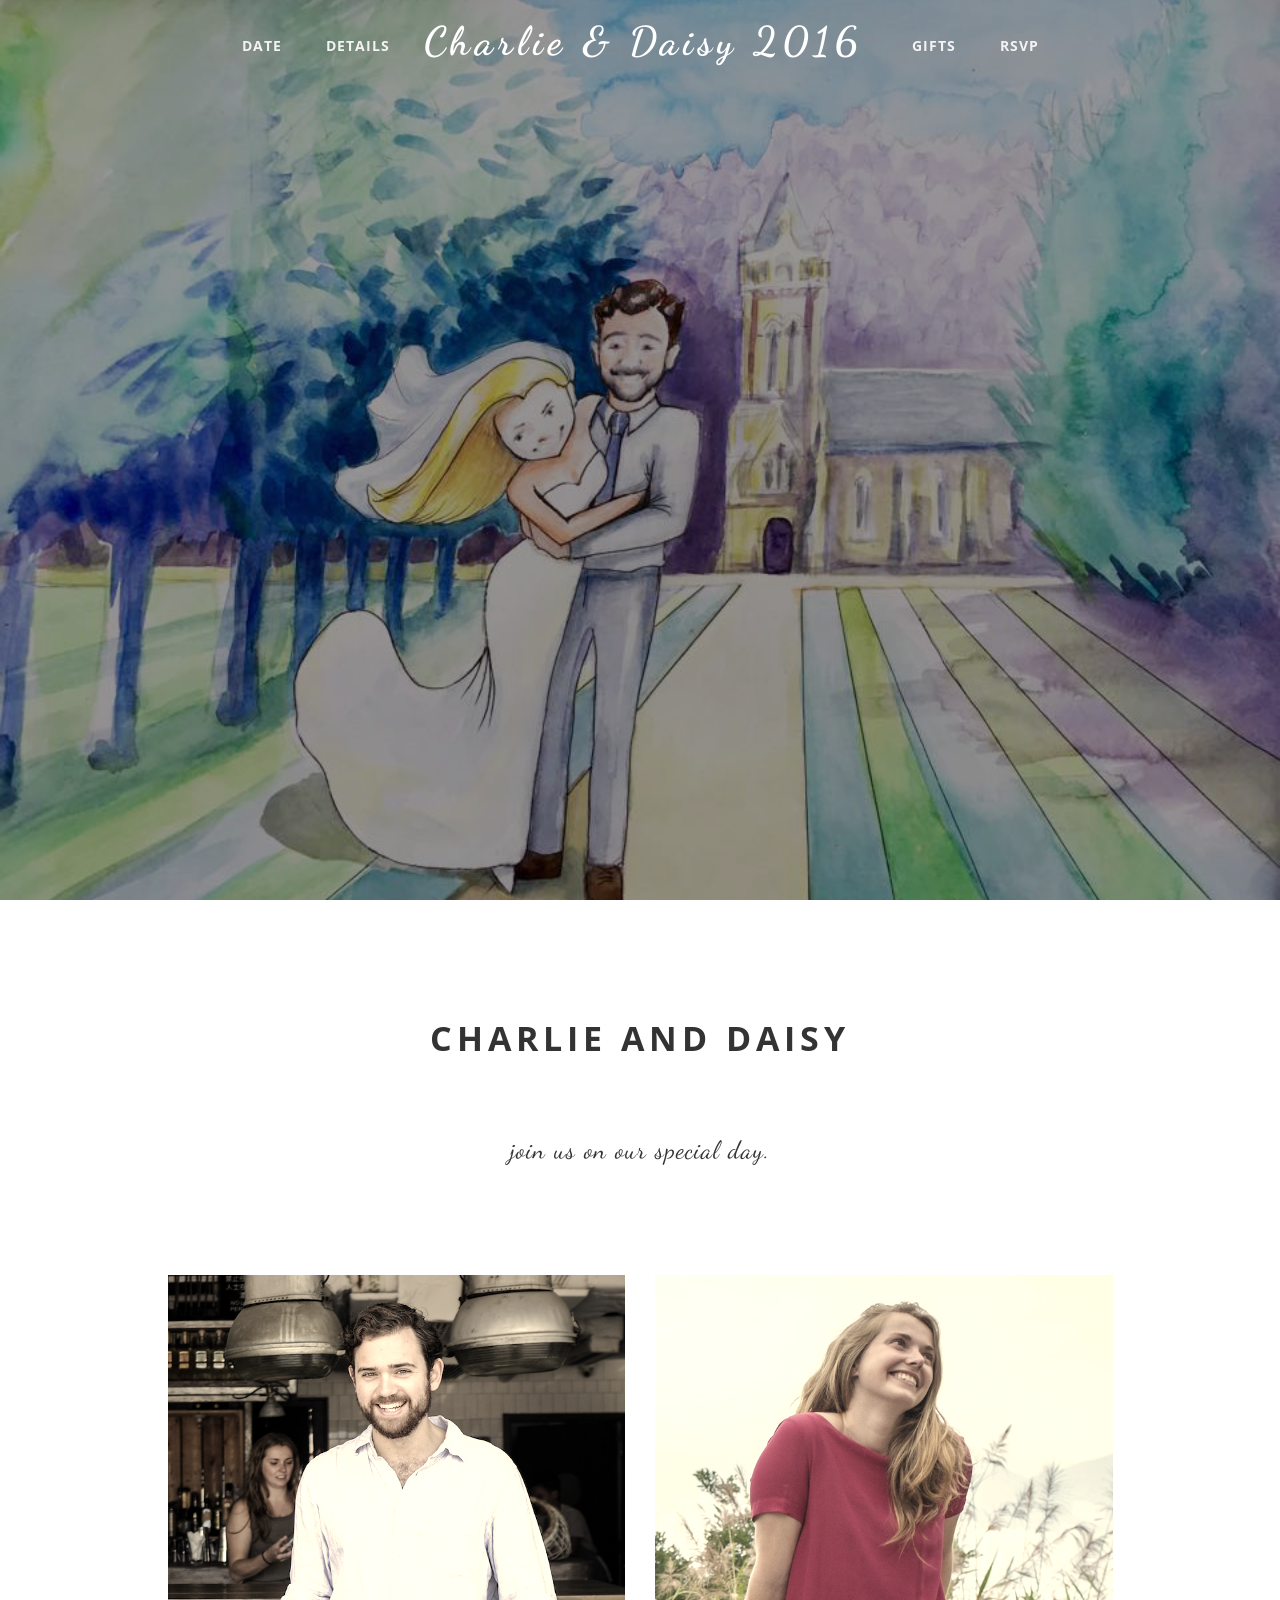
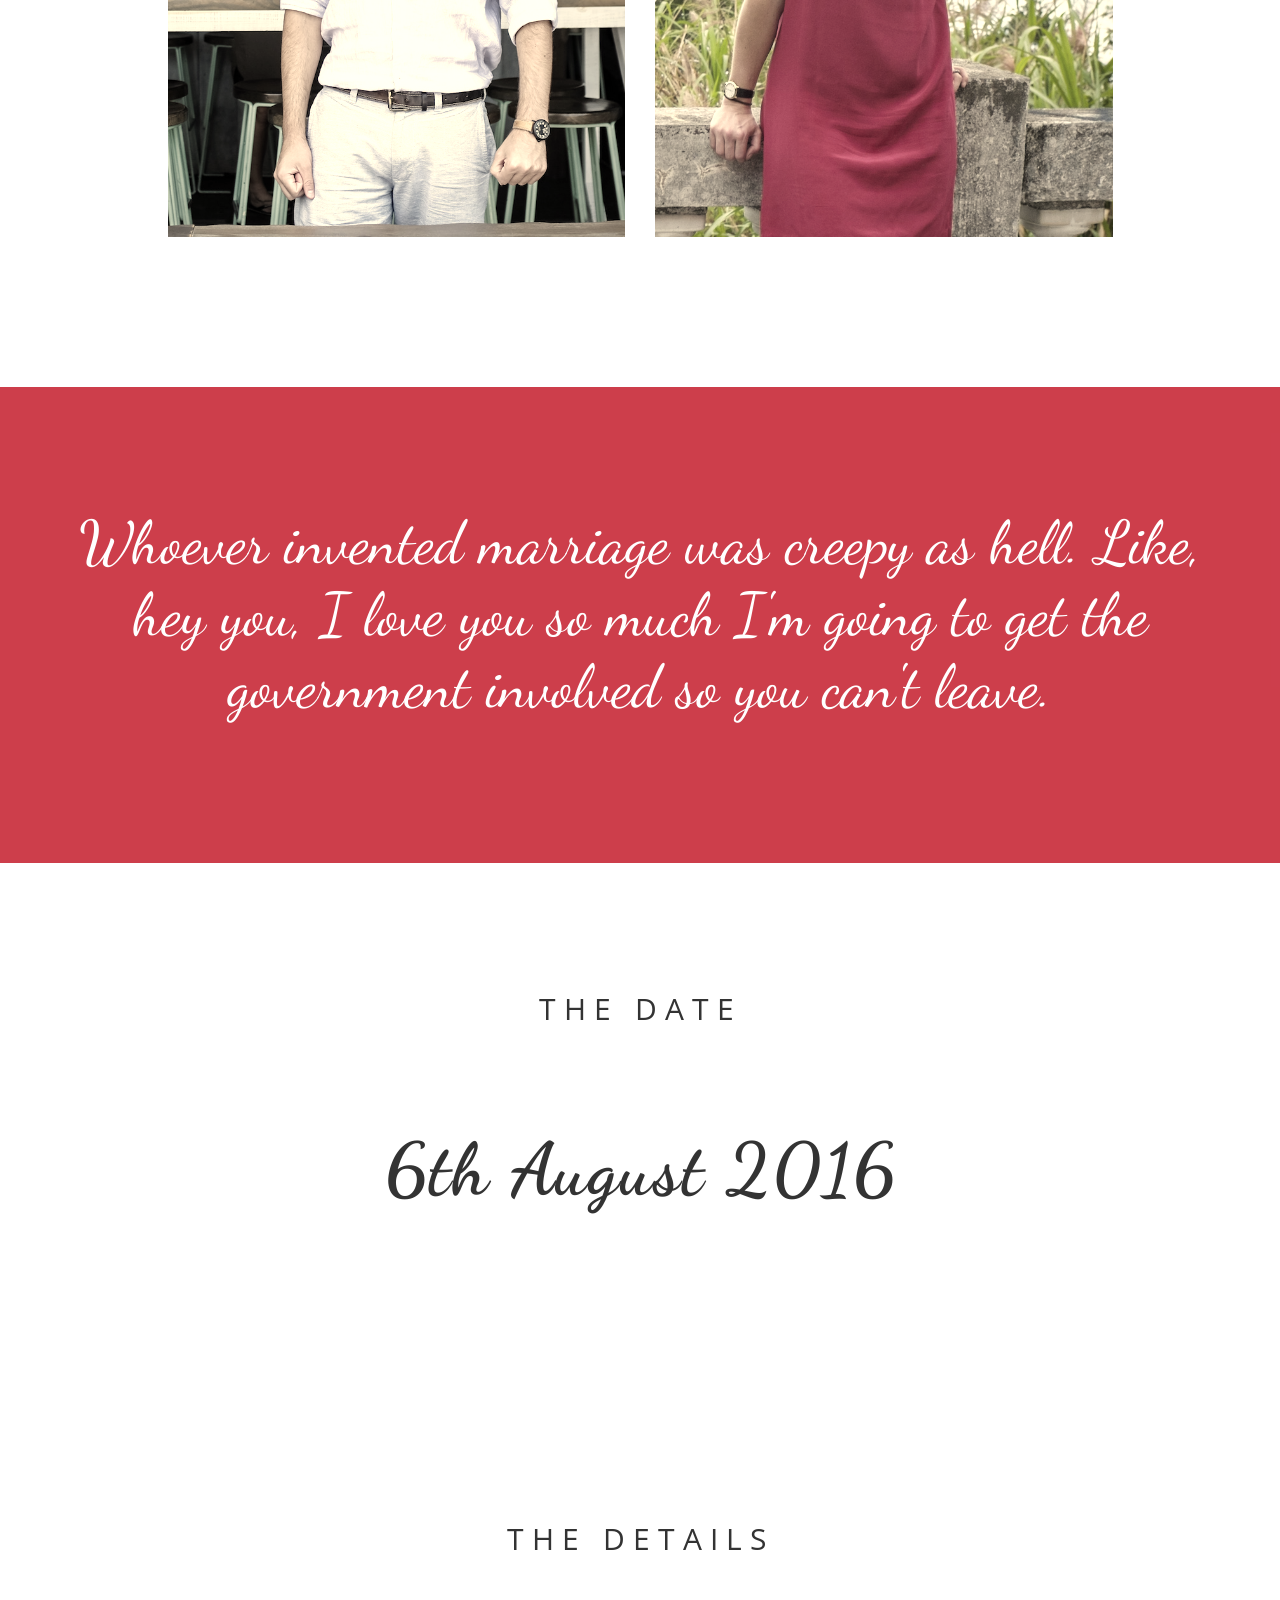
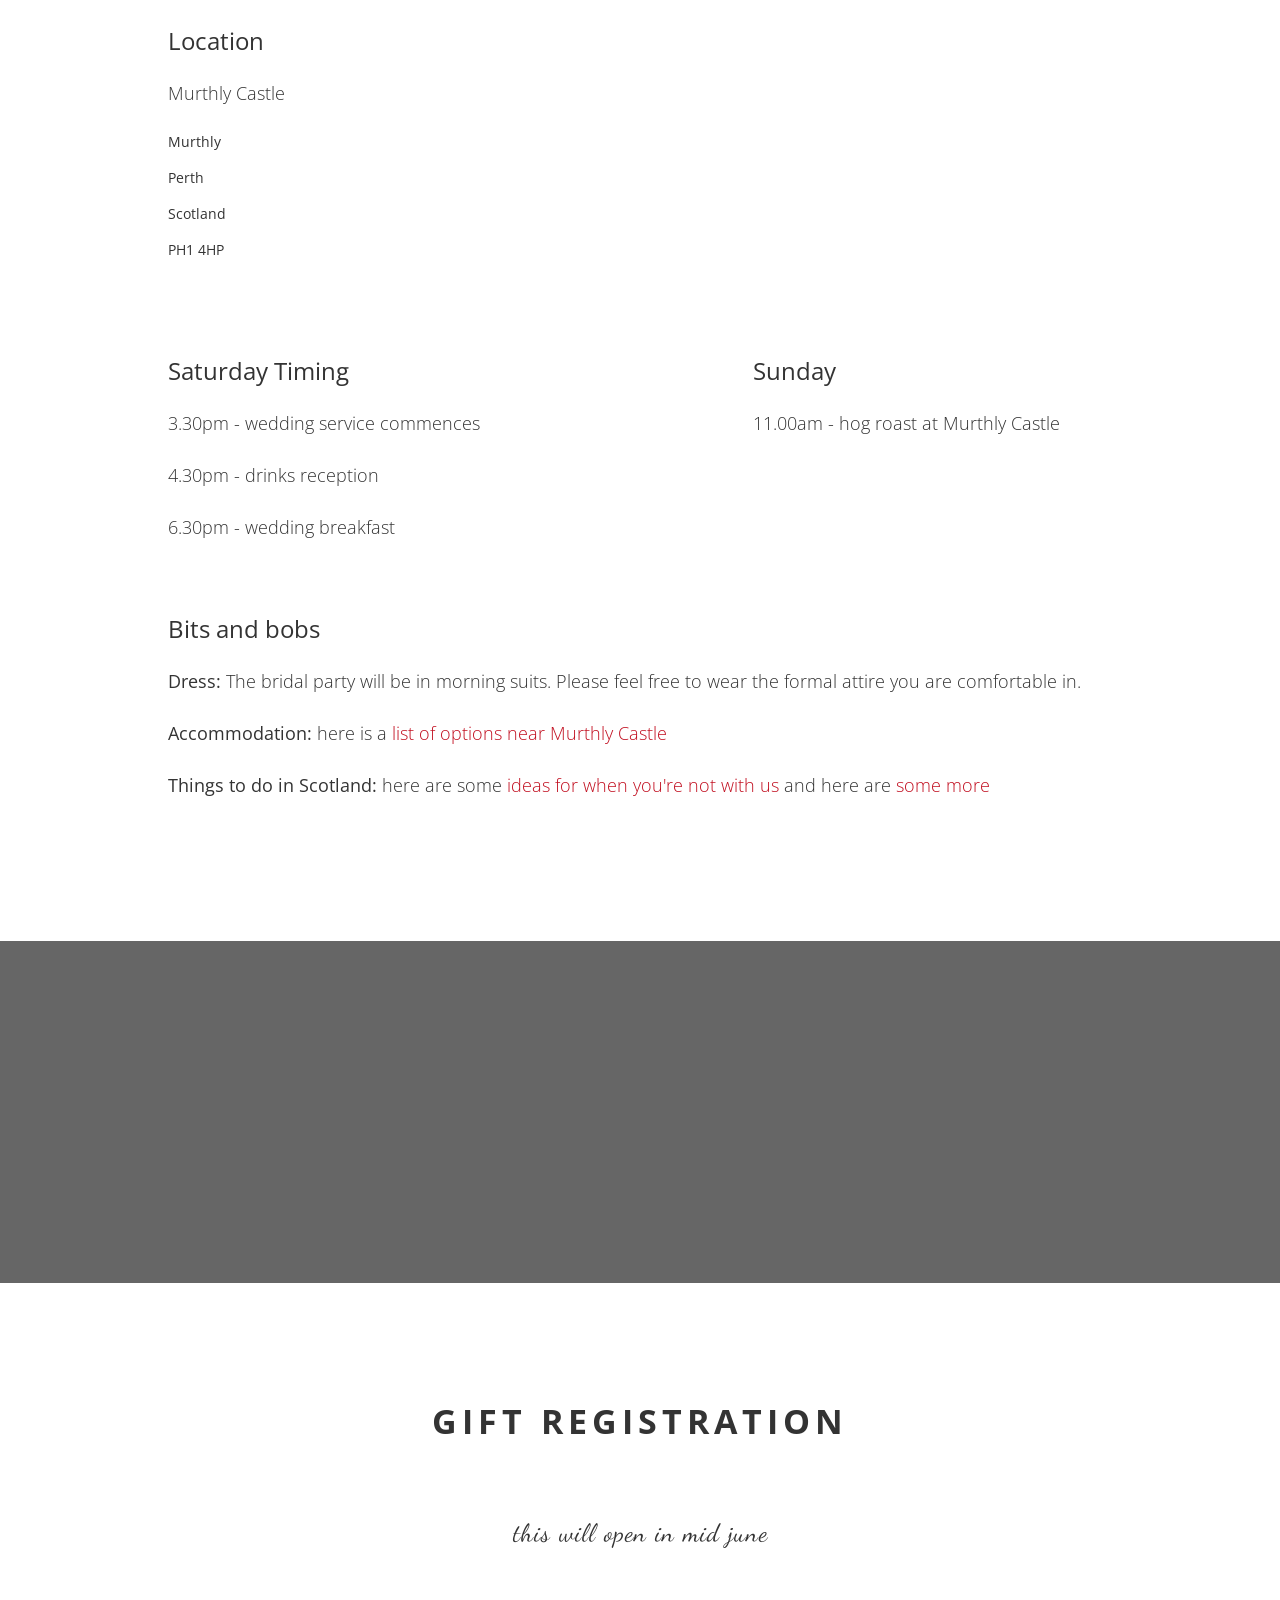
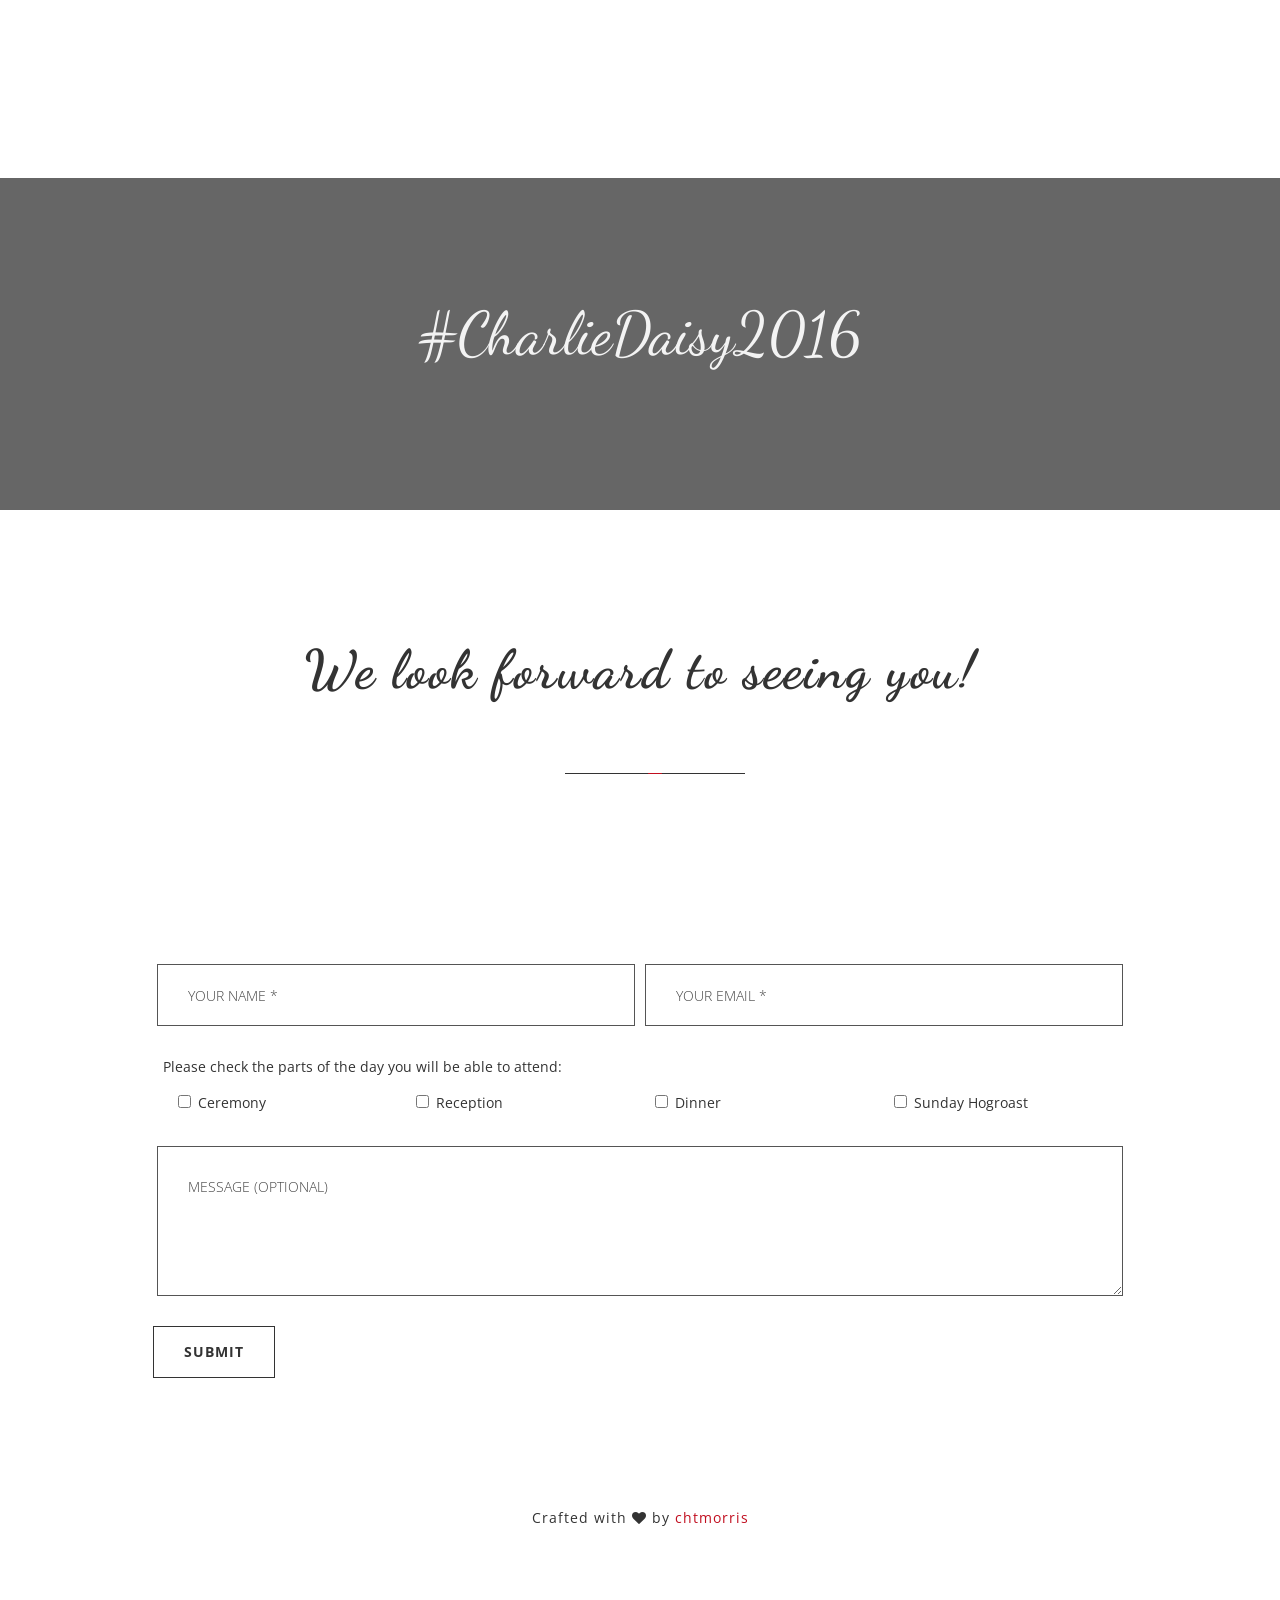
==== index.html @ d0790a36 "edited rsvp" ====
<!DOCTYPE html>
<html lang="en">

<head>

    <meta charset="utf-8">
    <!--[if IE]><meta http-equiv='X-UA-Compatible' content='IE=edge,chrome=1'><![endif]-->
    <meta http-equiv="X-UA-Compatible" content="IE=edge" />
    <meta name="viewport" content="width=device-width, initial-scale=1">
    <meta name="description" content="">
    <meta name="author" content="">
    <link rel="shortcut icon" href="assets/img/ico/favicon.png">
    <link rel="apple-touch-icon" sizes="144x144" href="assets/img/ico/apple-touch-icon-144x144.png">
    <link rel="apple-touch-icon" sizes="114x114" href="assets/img/ico/apple-touch-icon-114x114.png">
    <link rel="apple-touch-icon" sizes="72x72" href="assets/img/ico/apple-touch-icon-72x72.png">
    <link rel="apple-touch-icon" href="assets/img/ico/apple-touch-icon-57x57.png">

    <title>Charlie &amp; Daisy 2016</title>

    <!-- Bootstrap Core CSS -->
    <link href="assets/css/bootstrap.min.css" rel="stylesheet">
    <link href="assets/css/animate.css" rel="stylesheet">
    <link href="assets/css/plugins.css" rel="stylesheet">

    <!-- Custom CSS -->
    <link href="assets/css/style.css" rel="stylesheet">

    <!-- Custom Fonts -->
    <link href="assets/font-awesome-4.1.0/css/font-awesome.min.css" rel="stylesheet" type="text/css">
    <link href="assets/css/pe-icons.css" rel="stylesheet">

    <script src="https://ajax.googleapis.com/ajax/libs/jquery/1.12.0/jquery.min.js"></script>

</head>

<body id="page-top" class="index">

    <div class="master-wrapper">

        <div class="preloader">
            <div class="preloader-img">
            	<span class="loading-animation animate-flicker"><img src="assets/img/loading.GIF" /></span>
            </div>
        </div>

        <!-- Navigation -->
        <nav class="navbar navbar-default navbar-fixed-top fadeInDown">
            <div class="container-fluid">
                <!-- Brand and toggle get grouped for better mobile display -->
                <div class="navbar-header page-scroll">
                    <button type="button" class="navbar-toggle" data-toggle="collapse" data-target="#main-navigation">
                        <span class="sr-only">Toggle navigation</span>
                        <span class="icon-bar"></span>
                        <span class="icon-bar"></span>
                        <span class="icon-bar"></span>
                    </button>
                </div>

                <!-- Collect the nav links, forms, and other content for toggling -->
                <div class="collapse navbar-collapse" id="main-navigation">
                    <ul class="nav navbar-nav text-center">
                        <li><a href="index.html#wedding-date" class="page-scroll smoothie">Date</a></li>
                        <li><a href="index.html#wedding-details" class="page-scroll smoothie">Details</a></li>
                        <li><a class="navbar-brand smoothie" href="index.html">Charlie &amp; Daisy 2016</a></li>
                        <li><a href="index.html#gifts" class="page-scroll smoothie">Gifts</a></li>
                        <li><a href="index.html#rsvp" class="page-scroll smoothie">RSVP</a></li>
                    </ul>
                </div>
                <!-- /.navbar-collapse -->
            </div>
            <!-- /.container-fluid -->
        </nav>

        <div id="search-wrapper">
            <button type="button" class="close">×</button>
            <form>
                <input type="search" value="" placeholder="Enter Search Term" />
                <button type="submit" class="btn btn-primary">Search</button>
            </form>
        </div>

        <!-- Header -->
        <header id="headerwrap" class="backstretched fullheight">
            <!-- <canvas id="fettiwrap"></canvas> -->
            <div class="container vertical-center">
                <div class="intro-text vertical-center text-center smoothie">

                    <!-- <div class="intro-heading wow fadeIn heading-font"><span class="secondary-font">Celebrating</span>Richard and Grace</div> -->
                </div>
            </div>
        </header>

        <section id="welcome">
            <div class="section-inner">

                <div class="container">
                    <div class="row">
                        <div class="col-lg-12 text-center mb100 wow fadeIn">
                            <h2 class="section-heading">Charlie and Daisy</h2>
                            <hr class="thin-hr">
                            <h3 class="section-subheading secondary-font">Join us on our special day.</h3>
                        </div>
                    </div>
                </div>

                <div class="container">
                    <div class="row">
                        <div class="col-md-5 col-md-offset-1 wow fadeIn">
                        	<img src="assets/img/him.jpg" class="img-responsive mb30">
                            <!-- <p class="text-center">Sold old ten are quit lose deal his sent. You correct how sex several far distant believe journey parties. We shyness enquire uncivil affixed it carried to. </p> -->
                        </div>

              					<div class="col-md-5 wow fadeIn">
              						<img src="assets/img/her.jpg" class="img-responsive mb30">
              					    <!-- <p class="text-center">Sold old ten are quit lose deal his sent. You correct how sex several far distant believe journey parties. We shyness enquire uncivil affixed it carried to. </p> -->
              					</div>
                    </div>
                </div>

            </div>
        </section>

     	  <section class="light-wrapper light-opaqued parallax" data-parallax="scroll" data-image-src="assets/img/bg/bg8-min.jpg" data-speed="0.7">
          <div class="section-inner">
            <div class="wow fadeIn">
      				<div class="container text-center the-date">
      					<div class="row">
      						<div class="col-xs-12">
     				        <p class="lead a-quote secondary-font">
                      Whoever invented marriage was creepy as hell.
                      Like, hey you, I love you so much I'm going to get the government involved so you can't leave.
                    </p>
      				    </div>
      					</div>
      				</div>
    			  </div>
          </div>
        </section>

        <section id="wedding-date"class="light-wrapper">
          <div class="section-inner wedding-date-section-inner">
            <div class="wow fadeIn">
      				<div class="container text-center">
      					<div class="row">
      						<div class="col-xs-12" role="tabpanel">
                    <div class="row">
          				    <div class="col-xs-12 col-sm-12">
                        <span class="tabtitle heading-font date-location">The Date</span>
          				    </div>
  				            <div class="col-xs-12 col-sm-12 mt60">
				                <!-- Tab panes -->
				                <div class="tab-content" id="tabs-collapse">
			                    <div role="tabpanel" class="tab-pane fade in active" id="when">
		                        <div class="tab-inner">
	                            <p class="lead secondary-font">6th August 2016</p>
		                        </div>
			                    </div>
				                </div>
  				            </div>


                    </div>
    				      </div>
    					  </div>
    				  </div>
    			  </div>
          </div>
          <hr class="thin-hr">
        </section>


        <section id="wedding-details"class="light-wrapper">
          <div class="section-inner">
            <div class="wow fadeIn">
      				<div class="container text-center">
      					<div class="row">
      						<div class="col-xs-12" role="tabpanel">
                    <div class="row">
          				    <div class="col-xs-12 col-sm-12">
                        <span class="tabtitle heading-font date-location">The Details</span>
        				      </div>
  				            <div class="col-xs-12 col-sm-12 mt60">
                        <div class="row">
                          <div class="col-sm-5 col-sm-offset-1 text-left">
                            <p class="lead details-title">Location</p>
                          </div>
                        </div>
                        <div class="row">
                          <div class="col-sm-5 col-sm-offset-1 text-left">
                            <p class="lead">Murthly Castle</p>
                            <p>Murthly</p>
                            <p>Perth</p>
                            <p>Scotland</p>
                            <p>PH1 4HP</p>
                          </div>
                          <div class="col-sm-5">
                            <div id="mapwrapper">
                              <!-- <iframe src="https://www.google.com/maps/embed?pb=!1m18!1m12!1m3!1d7191.755630300832!2d-74.22091615985241!3d40.723282731888744!2m3!1f0!2f0!3f0!3m2!1i1024!2i768!4f13.1!3m3!1m2!1s0x89c24fa5d33f083b%3A0xc80b8f06e177fe62!2sNew+York%2C+NY%2C+USA!5e0!3m2!1sen!2suk!4v1447089785805" width="463" height="220" frameborder="0" style="border:0" allowfullscreen></iframe> -->
                              <iframe src="https://www.google.com/maps/embed?pb=!1m14!1m8!1m3!1d17599.824332608652!2d-3.507068!3d56.537022!3m2!1i1024!2i768!4f13.1!3m3!1m2!1s0x0%3A0xaf8041327d67b228!2sMurthly+%26+Strathbraan+Estates!5e0!3m2!1sen!2shk!4v1453606495988" width="463" height="220" frameborder="0" style="border:0" allowfullscreen></iframe>
                            </div>
                          </div>
                        </div>
                        <div class="row">
                          <div class="col-sm-5 col-sm-offset-1 text-left">
                            <p class="lead details-title details-title-margin">Saturday Timing</p>
                            <p class="lead">3.30pm - wedding service commences</p>
                            <p class="lead">4.30pm - drinks reception</p>
                            <p class="lead">6.30pm - wedding breakfast</p>
                          </div>
                        <!-- </div>
                        <div class="row"> -->
                          <div class="col-sm-5 col-sm-offset-1 text-left">
                            <p class="lead details-title details-title-margin">Sunday</p>
                            <p class="lead">11.00am - hog roast at Murthly Castle</p>
                          </div>
                        </div>
                        <div class="row">
                          <div class="col-sm-11 col-sm-offset-1 text-left">
                            <p class="lead details-title details-title-margin">Bits and bobs</p>
                              <p class="lead"><span class="bits-and-bobs">Dress:</span>
                                The bridal party will be in morning suits.
                                Please feel free to wear the formal attire you are comfortable in.
                              </p>
                            <p class="lead"><span class="bits-and-bobs">Accommodation:</span> here is a <a class="accommodation-list" href="https://docs.google.com/spreadsheets/d/1uLefnij0Zd7-xatWeSd_CfWcatB588s211w36noGSJ4/edit?usp=sharing">list of options near Murthly Castle</a></p>
                            <p class="lead"><span class="bits-and-bobs">Things to do in Scotland:</span> here are some <a class="accommodation-list" href="https://www.visitscotland.com/destinations-maps/perthshire/">ideas for when you're not with us</a> and here are <a class="accommodation-list" href="http://www.naelimits.co.uk/">some more</a></p>
                          </div>
                        </div>

                      </div>
                    </div>
    				      </div>
    					  </div>
    				  </div>
    			  </div>
          </div>
        </section>

        <section class="dark-wrapper opaqued parallax" data-parallax="scroll" data-image-src="assets/img/bg/bg5-min.jpg" data-speed="0.7">
            <div class="section-inner">
                <div class="container">
                    <div class="row">
                        <div class="col-lg-12 text-center mb100 wow fadeIn">
                            <!-- <h2 class="section-heading">Well Wishes</h2> -->
                        </div>
                    </div>
                </div>
                <div class="container">
                    <div class="row">
                        <div class="col-xs-12">
                            <!-- <ul class="owl-carousel-paged testimonial-owl wow fadeIn list-unstyled" data-items="1" data-items-desktop="[1200,1]" data-items-desktop-small="[980,1]" data-items-tablet="[768,1]" data-items-mobile="[479,1]">
                                <li>
                                    <div class="row">
                                        <div class="col-xs-10 col-xs-offset-1 item-caption">
                                            <div class="row">
                                                <div class="col-xs-3">
                                                    <div>
                                                        <img src="assets/img/team/small2.jpg" class="img-responsive testimonial-author" alt="">
                                                    </div>
                                                </div>
                                                <div class="col-xs-9">
                                                    <p class="lead">Monotonectally exploit holistic markets after pandemic niches. Collaboratively expedite long-term high-impact results whereas equity invested growth strategies. Intrinsicly underwhelm 24/365 strategic theme areas with proactive synergy. </p>
                                                    <p class="lead secondary-font">Charles Davies</p>
                                                </div>
                                            </div>
                                        </div>
                                    </div>
                                </li>
                                <li>
                                    <div class="row">
                                        <div class="col-xs-10 col-xs-offset-1 item-caption">
                                            <div class="row">
                                                <div class="col-xs-3">
                                                    <div>
                                                        <img src="assets/img/team/small1.jpg" class="img-responsive testimonial-author" alt="">
                                                    </div>
                                                </div>
                                                <div class="col-xs-9">
                                                    <p class="lead">Monotonectally exploit holistic markets after pandemic niches. Collaboratively expedite long-term high-impact results whereas equity invested growth strategies. Intrinsicly underwhelm 24/365 strategic theme areas with proactive synergy. </p>
                                                    <p class="lead secondary-font">Charles Davies</p>
                                                </div>
                                            </div>
                                        </div>
                                    </div>
                                </li>
                            </ul> -->
                        </div>
                    </div>
                </div>
            </div>
        </section>

        <section id="gifts">
            <div class="section-inner">

                <div class="container">
                    <div class="row">
                        <div class="col-lg-12 text-center mb100 wow fadeIn">
                            <h2 class="section-heading">Gift Registration</h2>
                            <hr class="thin-hr">
                            <h3 class="section-subheading secondary-font">This will open in mid June</h3>
                            <!-- <h3 class="section-subheading secondary-font">A little something for both sides of the Atlantic</h3> -->
                        </div>
                    </div>
                </div>

                <!-- <div class="container">
                    <div class="row">
                      <div class="col-xs-6">
                        <img src="assets/img/logo/logo1.png" class="img-responsive shops" alt="">
                      </div>
                      <div class="col-xs-6">
                        <img src="assets/img/logo/logo2.png" class="img-responsive shops" alt="">
                      </div>
                    </div>
                </div> -->

            </div>
        </section>

        <!-- <section class="instafeed-wrapper dark-wrapper">
        	<div id="instafeed"></div>
        	<div class="instafeed-overlay">
	        	<div class="vertical-center">
	        		<p class="lead secondary-font">#CharlieDaisy2016</p>
	        	</div>
        	</div>
        </section> -->

        <section class="dark-wrapper opaqued parallax" data-parallax="scroll" data-image-src="assets/img/bg/bg12-min.jpg" data-speed="0.7">
          <div class="section-inner">
            <div class="wow fadeIn">
      				<div class="container text-center the-date">
      					<div class="row">
      						<div class="col-xs-12">
     				        <p class="lead a-quote secondary-font">
                      #CharlieDaisy2016
                    </p>
      				    </div>
      					</div>
      				</div>
    			  </div>
          </div>
        </section>

        <footer id="rsvp" class="white-wrapper">
            <div class="container">
                <div class="row">
                    <div class="col-md-12 text-center">
                        <h4 class="footer-goodbye">We look forward to seeing you!</h4>
                    </div>

                    <hr class="col-sm-12 thin-hr" />

                    <div class="col-sm-10 col-sm-offset-1 section-inner">

                      <div id="message"></div>
                      <form method="post" action="https://formspree.io/charliedaisy2016@gmail.com" id="contactform" class="main-contact-form wow fadeIn" data-wow-delay="0.2s">
                          <input type="text" class="form-control col-md-6" name="name" placeholder="Your Name *" id="name" required data-validation-required-message="Please enter your name." />
                          <input type="text" class="form-control col-md-6" name="email" placeholder="Your Email *" id="email" required data-validation-required-message="Please enter your email address." />
                          <div class="row rsvp-checkboxes">
                            <p>
                              Please check the parts of the day you will be able to attend:
                            </p>
                            <div class="col-md-3">
                              <label class="checkbox-inline">
                                <input type="checkbox" id="inlineCheckbox1" name="ceremony"> Ceremony
                              </label>
                            </div>
                            <div class="col-md-3">
                              <label class="checkbox-inline">
                                <input type="checkbox" id="inlineCheckbox2" name="reception"> Reception
                              </label>
                            </div>
                            <div class="col-md-3">
                              <label class="checkbox-inline">
                                <input type="checkbox" id="inlineCheckbox3" name="dinner"> Dinner
                              </label>
                            </div>
                            <div class="col-md-3">
                              <label class="checkbox-inline">
                                <input type="checkbox" id="inlineCheckbox4" name="hogroast"> Sunday Hogroast
                              </label>
                            </div>
                          </div>
                          <textarea name="attending" class="form-control hide" id="attending" placeholder="Will be attending"></textarea>
                          <textarea name="message" class="form-control" id="comments" placeholder="Message (optional)"></textarea>
                          <input class="btn btn-primary mt30" type="submit" name="submit" value="Submit" />
                      </form>
                    </div>

                    <div class="col-md-12 text-center wow fadeIn">
                        <span class="copyright">Crafted with <i class="fa fa-heart red"></i> by <a class="accommodation-list" href="http://chtmorris.com" target="_blank">chtmorris</a></span>
                    </div>
                </div>
            </div>
        </footer>

    </div>

    <script src="assets/js/main.js"></script>
    <script src="assets/js/jquery.js"></script>
    <script src="assets/js/bootstrap.min.js"></script>
    <script src="assets/js/plugins.js"></script>
    <script type="text/javascript" src="http://maps.google.com/maps/api/js"></script>
    <script src="assets/js/init.js"></script>

    <!-- HTML5 Shim and Respond.js IE8 support of HTML5 elements and media queries -->
    <!-- WARNING: Respond.js doesn't work if you view the page via file:// -->
    <!--[if lt IE 9]>
        <script src="https://oss.maxcdn.com/libs/html5shiv/3.7.0/html5shiv.js"></script>
        <script src="https://oss.maxcdn.com/libs/respond.js/1.4.2/respond.min.js"></script>
    <![endif]-->

    <script type="text/javascript">
    $(document).ready(function(){
       'use strict';
        jQuery('#headerwrap').backstretch([
          "assets/img/bg/celia.jpg",
          "assets/img/bg/bg1-min.jpg",
          "assets/img/bg/bg2-min.jpg",
          "assets/img/bg/bg3-min.jpg",
          "assets/img/bg/bg4-min.jpg",
          "assets/img/bg/bg6-min.jpg",
          "assets/img/bg/bg7-min.jpg",
          "assets/img/bg/bg9-min.jpg",
          "assets/img/bg/bg10-min.jpg",
          "assets/img/bg/bg11-min.jpg",
          "assets/img/bg/bg12-min.jpg",
          "assets/img/bg/bg13-min.jpg",
          "assets/img/bg/bg15-min.jpg"
        ], {duration: 5000, fade: 1000});
    });
    </script>

</body>

</html>
---- assets/css/plugins.css ----
/*-----------------------------------------------------------------------------------*/
/*  OWL CAROUSEL
/*-----------------------------------------------------------------------------------*/
/* 
 * 	Core Owl Carousel CSS File
 *	v1.3.3
 */
/* clearfix */
.owl-carousel .owl-wrapper:after {
	content:".";
	display:block;
	clear:both;
	visibility:hidden;
	line-height:0;
	height:0
}

/* display none until init */
.owl-carousel {
	display:none;
	position:relative;
	width:100%;
	-ms-touch-action:pan-y;
	padding:0
}

.owl-carousel .owl-wrapper {
	display:none;
	position:relative;
	-webkit-transform:translate3d(0px,0px,0px)
}

.owl-carousel .owl-wrapper-outer {
	overflow:hidden;
	position:relative;
	width:100%
}

.owl-carousel .owl-wrapper-outer.autoHeight {
	-webkit-transition:height 500ms ease-in-out;
	-moz-transition:height 500ms ease-in-out;
	-ms-transition:height 500ms ease-in-out;
	-o-transition:height 500ms ease-in-out;
	transition:height 500ms ease-in-out
}

.owl-carousel .owl-item {
	float:left;
	padding:0 15px
}

.owl-controls .owl-page,.owl-controls .owl-buttons div {
	cursor:pointer
}

.owl-controls {
	-webkit-user-select:none;
	-khtml-user-select:none;
	-moz-user-select:none;
	-ms-user-select:none;
	user-select:none;
	-webkit-tap-highlight-color:rgba(0,0,0,0)
}


/* fix */
.owl-carousel .owl-wrapper,.owl-carousel .owl-item {
	-webkit-backface-visibility:hidden;
	-moz-backface-visibility:hidden;
	-ms-backface-visibility:hidden;
	-webkit-transform:translate3d(0,0,0);
	-moz-transform:translate3d(0,0,0);
	-ms-transform:translate3d(0,0,0)
}

/*
* 	Owl Carousel Owl Demo Theme 
*	v1.3.3
*/
.owl-theme .owl-controls {
	margin-top:30px;
	text-align:center
}

/* Styling Next and Prev buttons */
.owl-theme .owl-controls .owl-buttons div {
	color:#333;
	display:inline-block;
	zoom:1;
	margin:5px;
	padding:0 10px;
	font-size:80px;
	-webkit-border-radius:30px;
	-moz-border-radius:30px;
	border-radius:0;
	background:transparent;
	width:30px;
	-webkit-transition:all .5s ease-in-out;
	-moz-transition:all .5s ease-in-out;
	-o-transition:all .5s ease-in-out;
	-ms-transition:all .5s ease-in-out;
	transition:all .5s ease-in-out
}

.owl-theme .owl-controls.clickable .owl-buttons div:hover {
	text-decoration:none;
	color:#333;
	background:transparent;
	-webkit-transition:all .5s ease-in-out;
	-moz-transition:all .5s ease-in-out;
	-o-transition:all .5s ease-in-out;
	-ms-transition:all .5s ease-in-out;
	transition:all .5s ease-in-out
}

/* Styling Pagination*/
.owl-theme .owl-controls .owl-page {
	display:inline-block;
	zoom:1;
	*display:inline
/*IE7 life-saver */
}

.owl-theme .owl-controls .owl-page span {
	display:block;
	width:12px;
	height:12px;
	margin:5px 7px;
	filter:Alpha(Opacity=50);
/*IE7 fix*/
	opacity:.5;
	-webkit-border-radius:0;
	-moz-border-radius:0;
	border-radius:0;
	background:transparent;
	border:1px solid #fff
}

.owl-theme .owl-controls .owl-page.active span,.owl-theme .owl-controls.clickable .owl-page:hover span {
	filter:Alpha(Opacity=100);
/*IE7 fix*/
	opacity:1
}

/* If PaginationNumbers is true */
.owl-theme .owl-controls .owl-page span.owl-numbers {
	height:auto;
	width:auto;
	color:#FFF;
	padding:2px 10px;
	font-size:12px;
	-webkit-border-radius:30px;
	-moz-border-radius:30px;
	border-radius:30px
}

/* preloading images */
.owl-item.loading {
	min-height:150px;
	background:url("AjaxLoader.gif.html") no-repeat center center
}

.owl-theme .owl-controls .owl-buttons div {
	position:absolute
}

.owl-theme .owl-controls .owl-buttons .owl-prev {
	left:-45px;
	top:50%;
	margin-top:-70px
}

.owl-theme .owl-controls .owl-buttons .owl-next {
	right:-40px;
	top:50%;
	margin-top:-70px
}

.owl-carousel .owl-item:hover, .owl-carousel .portfolio-item a:hover { 
	cursor: url("../img/drag.png"), auto;
} 

#single-slider .owl-controls {
  position: absolute;
  margin: 0 auto;
  width: 100%;
  bottom: 10px;
}

/*-----------------------------------------------------------------------------------*/
/*  MAGNIFIC POPUP
/*-----------------------------------------------------------------------------------*/
.mfp-bg {
	top:0;
	left:0;
	width:100%;
	height:100%;
	z-index:1042;
	overflow:hidden;
	position:fixed;
	background:#000;
	opacity:.9;
	filter:alpha(opacity=90)
}

.mfp-wrap {
	top:0;
	left:0;
	width:100%;
	height:100%;
	z-index:1043;
	position:fixed;
	outline:none!important;
	-webkit-backface-visibility:hidden
}

.mfp-container {
	text-align:center;
	position:absolute;
	width:100%;
	height:100%;
	left:0;
	top:0;
	padding:0 8px;
	-webkit-box-sizing:border-box;
	-moz-box-sizing:border-box;
	box-sizing:border-box
}

.mfp-container:before {
	content:'';
	display:inline-block;
	height:100%;
	vertical-align:middle
}

.mfp-align-top .mfp-container:before {
	display:none
}

.mfp-content {
	position:relative;
	display:inline-block;
	vertical-align:middle;
	margin:0 auto;
	text-align:left;
	z-index:1045
}

.mfp-inline-holder .mfp-content,.mfp-ajax-holder .mfp-content {
	width:100%;
	cursor:auto
}

.mfp-ajax-cur {
	cursor:progress
}

.mfp-zoom-out-cur,.mfp-zoom-out-cur .mfp-image-holder .mfp-close {
	cursor:-moz-zoom-out;
	cursor:-webkit-zoom-out;
	cursor:zoom-out
}

.mfp-zoom {
	cursor:pointer;
	cursor:-webkit-zoom-in;
	cursor:-moz-zoom-in;
	cursor:zoom-in
}

.mfp-auto-cursor .mfp-content {
	cursor:auto
}

.mfp-close,.mfp-arrow,.mfp-preloader,.mfp-counter {
	-webkit-user-select:none;
	-moz-user-select:none;
	user-select:none
}

.mfp-loading.mfp-figure {
	display:none
}

.mfp-hide {
	display:none!important
}

.mfp-preloader {
	color:#ccc;
	position:absolute;
	top:50%;
	width:auto;
	text-align:center;
	margin-top:-.8em;
	left:8px;
	right:8px;
	z-index:1044
}

.mfp-preloader a {
	color:#ccc
}

.mfp-preloader a:hover {
	color:#fff
}

.mfp-s-ready .mfp-preloader {
	display:none
}

.mfp-s-error .mfp-content {
	display:none
}

button.mfp-close,button.mfp-arrow {
	overflow:visible;
	cursor:pointer;
	background:transparent;
	border:0;
	-webkit-appearance:none;
	display:block;
	outline:none;
	padding:0;
	z-index:1046;
	-webkit-box-shadow:none;
	box-shadow:none
}

button::-moz-focus-inner {
	padding:0;
	border:0
}

.mfp-close {
	width:44px;
	height:44px;
	line-height:44px;
	position:absolute;
	right:0;
	top:0;
	text-decoration:none;
	text-align:center;
	opacity:.65;
	filter:alpha(opacity=65);
	padding:0 0 18px 10px;
	color:#fff;
	font-style:normal;
	font-size:28px;
	font-family:Arial,Baskerville,monospace
}

.mfp-close:hover,.mfp-close:focus {
	opacity:1;
	filter:alpha(opacity=100)
}

.mfp-close:active {
	top:1px
}

.mfp-close-btn-in .mfp-close {
	color:#333
}

.mfp-image-holder .mfp-close,.mfp-iframe-holder .mfp-close {
	color:#333;
	right:-6px;
	text-align:right;
	padding-right:6px;
	width:100%
}

.mfp-counter {
	position:absolute;
	top:0;
	right:0;
	color:#ccc;
	font-size:12px;
	line-height:18px
}

.mfp-arrow {
	position:absolute;
	opacity:.65;
	filter:alpha(opacity=65);
	margin:0;
	top:50%;
	margin-top:-55px;
	padding:0;
	width:90px;
	height:110px;
	-webkit-tap-highlight-color:rgba(0,0,0,0)
}

.mfp-arrow:active {
	margin-top:-54px
}

.mfp-arrow:hover,.mfp-arrow:focus {
	opacity:1;
	filter:alpha(opacity=100)
}

.mfp-arrow:before,.mfp-arrow:after,.mfp-arrow .mfp-b,.mfp-arrow .mfp-a {
	content:'';
	display:block;
	width:0;
	height:0;
	position:absolute;
	left:0;
	top:0;
	margin-top:35px;
	margin-left:35px;
	border:medium inset transparent
}

.mfp-arrow:after,.mfp-arrow .mfp-a {
	border-top-width:13px;
	border-bottom-width:13px;
	top:8px
}

.mfp-arrow:before,.mfp-arrow .mfp-b {
	border-top-width:21px;
	border-bottom-width:21px;
	opacity:.7
}

.mfp-arrow-left {
	left:0
}

.mfp-arrow-left:after,.mfp-arrow-left .mfp-a {
	border-right:17px solid #fff;
	margin-left:31px
}

.mfp-arrow-left:before,.mfp-arrow-left .mfp-b {
	margin-left:25px;
	border-right:27px solid #3f3f3f
}

.mfp-arrow-right {
	right:0
}

.mfp-arrow-right:after,.mfp-arrow-right .mfp-a {
	border-left:17px solid #fff;
	margin-left:39px
}

.mfp-arrow-right:before,.mfp-arrow-right .mfp-b {
	border-left:27px solid #3f3f3f
}

.mfp-iframe-holder {
	padding-top:40px;
	padding-bottom:40px
}

.mfp-iframe-holder .mfp-content {
	line-height:0;
	width:100%;
	max-width:900px
}

.mfp-iframe-holder .mfp-close {
	top:-40px
}

.mfp-iframe-scaler {
	width:100%;
	height:0;
	overflow:hidden;
	padding-top:56.25%
}

.mfp-iframe-scaler iframe {
	position:absolute;
	display:block;
	top:0;
	left:0;
	width:100%;
	height:100%;
	box-shadow:0 0 8px rgba(0,0,0,0.6);
	background:#000
}

/* Main image in popup */
img.mfp-img {
	width:auto;
	max-width:100%;
	height:auto;
	display:block;
	line-height:0;
	-webkit-box-sizing:border-box;
	-moz-box-sizing:border-box;
	box-sizing:border-box;
	padding:40px 0;
	margin:0 auto
}

/* The shadow behind the image */
.mfp-figure {
	line-height:0
}

.mfp-figure:after {
	content:'';
	position:absolute;
	left:0;
	top:40px;
	bottom:40px;
	display:block;
	right:0;
	width:auto;
	height:auto;
	z-index:-1;
	box-shadow:0 0 8px rgba(0,0,0,0.6);
	background:#444
}

.mfp-figure small {
	color:#bdbdbd;
	display:block;
	font-size:12px;
	line-height:14px
}

.mfp-figure figure {
	margin:0
}

.mfp-bottom-bar {
	margin-top:-36px;
	position:absolute;
	top:100%;
	left:0;
	width:100%;
	cursor:auto;
}

.mfp-title {
	text-align:left;
	line-height:18px;
	color:#f3f3f3;
	word-wrap:break-word;
	padding-right:36px
}

.mfp-image-holder .mfp-content {
	max-width:100%
}

.mfp-gallery .mfp-image-holder .mfp-figure {
	cursor:pointer
}

.mfp-ie7 .mfp-img {
	padding:0
}

.mfp-ie7 .mfp-bottom-bar {
	width:600px;
	left:50%;
	margin-left:-300px;
	margin-top:5px;
	padding-bottom:5px
}

.mfp-ie7 .mfp-container {
	padding:0
}

.mfp-ie7 .mfp-content {
	padding-top:44px
}

.mfp-ie7 .mfp-close {
	top:0;
	right:0;
	padding-top:0
}

@media all and (max-width: 900px) {
.mfp-arrow {
	-webkit-transform:scale(0.75);
	transform:scale(0.75)
}

.mfp-arrow-left {
	-webkit-transform-origin:0;
	transform-origin:0
}

.mfp-arrow-right {
	-webkit-transform-origin:100%;
	transform-origin:100%
}

.mfp-container {
	padding-left:6px;
	padding-right:6px
}
}

@media screen and (max-width: 800px) and (orientation: landscape),screen and (max-height: 300px) {
.mfp-img-mobile .mfp-image-holder {
	padding-left:0;
	padding-right:0
}

.mfp-img-mobile img.mfp-img {
	padding:0
}

.mfp-img-mobile .mfp-figure:after {
	top:0;
	bottom:0
}

.mfp-img-mobile .mfp-figure small {
	display:inline;
	margin-left:5px
}

.mfp-img-mobile .mfp-bottom-bar {
	background:rgba(0,0,0,0.6);
	bottom:0;
	margin:0;
	top:auto;
	padding:3px 5px;
	position:fixed;
	-webkit-box-sizing:border-box;
	-moz-box-sizing:border-box;
	box-sizing:border-box
}

.mfp-img-mobile .mfp-bottom-bar:empty {
	padding:0
}

.mfp-img-mobile .mfp-counter {
	right:5px;
	top:3px
}

.mfp-img-mobile .mfp-close {
	top:0;
	right:0;
	width:35px;
	height:35px;
	line-height:35px;
	background:rgba(0,0,0,0.6);
	position:fixed;
	text-align:center;
	padding:0
}
}

/*-----------------------------------------------------------------------------------*/
/*  TOUCH CAROUSEL
/*-----------------------------------------------------------------------------------*/
.touch-carousel {
	position:relative;
	overflow:hidden;
	width:100%;
	-webkit-transform:translate3d(0,0,0) scale3d(1,1,1);
	-webkit-backface-visibility:hidden;
	-webkit-transform-style:preserve-3d;
	-webkit-tap-highlight-color:rgba(0,0,0,0);
	-webkit-touch-callout:none;
	-webkit-user-select:none;
	-moz-user-select:none;
	-ms-user-select:none;
	user-select:none
}

.touch-carousel .carousel-control {
	display:none!important
}

.touch-carousel .carousel-indicators {
	bottom:10px
}

.touch-carousel .carousel-indicators li {
	width:16px;
	height:16px;
	margin:1px 5px
}

.touch-carousel .carousel-indicators li.active {
	margin:0 5px;
	width:18px;
	height:18px
}

.touch-carousel .carousel-inner {
	overflow:hidden;
	-webkit-transform:translate3d(0%,0,0) scale3d(1,1,1);
	-moz-transform:translate3d(0%,0,0) scale3d(1,1,1);
	-ms-transform:translate3d(0%,0,0) scale3d(1,1,1);
	transform:translate3d(0%,0,0) scale3d(1,1,1);
	-webkit-backface-visibility:hidden;
	-webkit-transform-style:preserve-3d;
	-webkit-tap-highlight-color:rgba(0,0,0,0);
	-webkit-touch-callout:none;
	-webkit-user-select:none;
	-moz-user-select:none;
	-ms-user-select:none;
	user-select:none
}

.touch-carousel .carousel-inner>.item {
	position:relative;
	float:left;
	display:block;
	-webkit-transition:none;
	-moz-transition:none;
	transition:none;
	-webkit-backface-visibility:hidden;
	-webkit-transform-style:preserve-3d
}

.touch-carousel .carousel-inner>.item * {
	-webkit-transition:none;
	-moz-transition:none;
	transition:none
}

.touch-carousel .carousel-inner.animate {
	-webkit-transition:all .3s linear;
	-moz-transition:all .3s linear;
	transition:all .3s linear
}

/*-----------------------------------------------------------------------------------*/
/* YTPLAYER
/*-----------------------------------------------------------------------------------*/
.mb_YTPlayer :focus {
  outline: 0;
}

.mb_YTPlayer{
  display:block;
  transform:translateZ(0);
  transform-style: preserve-3d;
  perspective: 1000;
  backface-visibility: hidden;
  transform:translate3d(0,0,0);
  animation-timing-function: linear;
  box-sizing: border-box;
}

.mb_YTPlayer.fullscreen{
  display:block!important;
  position: fixed!important;
  width: 100%!important;
  height: 100%!important;
  top: 0!important;
  left: 0!important;
  margin: 0!important;
  border: none !important;
}

.mb_YTPlayer.fullscreen .mbYTP_wrapper{
  opacity:1 !important;
}

.mbYTP_wrapper iframe {
  max-width: 4000px !important;
}

.inline_YTPlayer{
  margin-bottom: 20px;
  vertical-align:top;
  position:relative;
  left:0;
  overflow: hidden;
  border-radius: 4px;
  -moz-box-shadow: 0 0 5px rgba(0,0,0,.7);
  -webkit-box-shadow: 0 0 5px rgba(0,0,0,.7);
  box-shadow: 0 0 5px rgba(0,0,0,.7);
  background: rgba(0,0,0,.5);
}

.inline_YTPlayer img{
  border: none!important;
  -moz-transform: none!important;
  -webkit-transform: none!important;
  -o-transform: none!important;
  transform: none!important;
  margin:0!important;
  padding:0!important
}

/*CONTROL BAR*/

.mb_YTPBar .ytpicon{
  font-size: 20px;
  font-family: 'ytpregular';
}

.mb_YTPBar .mb_YTPUrl.ytpicon{
  font-size: 30px;
}


.mb_YTPBar{

  transition: opacity 1s;
  -moz-transition: opacity 1s;
  -webkit-transition: opacity 1s;
  -o-transition: opacity 1s;

  display:block;
  width:100%;
  height:10px;
  padding:5px;
  background:#333;
  position:fixed;
  bottom:0;
  left:0;
  -moz-box-sizing:padding-box;
  -webkit-box-sizing:border-box;
  text-align:left;
  z-index: 1000;
  font: 14px/16px sans-serif;
  color:white;
  opacity:.1;
}

.mb_YTPBar.visible, .mb_YTPBar:hover{
  opacity:1;
}


.mb_YTPBar .buttonBar{

  transition: all 1s;
  -moz-transition: all 1s;
  -webkit-transition: all 1s;
  -o-transition: all 1s;

  background:transparent;
  font:12px/14px Calibri;
  position:absolute;
  top:-30px;
  left:0;
  padding: 5px;
  width:100%;
  -moz-box-sizing: border-box;
  -webkit-box-sizing: border-box;
  -o-box-sizing: border-box;
  box-sizing: border-box;
}

.mb_YTPBar:hover .buttonBar{
  background: rgba(0,0,0,0.4);
}

.mb_YTPBar span{
  display:inline-block;
  font:16px/20px Calibri, sans-serif;
  position:relative;
  width: 30px;
  height: 25px;
  vertical-align: middle;
}

.mb_YTPBar span.mb_YTPTime{
  width: 130px;
}

.mb_YTPBar span.mb_YTPUrl,.mb_YTPBar span.mb_OnlyYT {
  position: absolute;
  width: auto;
  display:block;
  top:6px;
  right:10px;
  cursor: pointer;
}

.mb_YTPBar span.mb_YTPUrl img{
  width: 60px;
}

.mb_YTPBar span.mb_OnlyYT {
  left:185px;
  right: auto;
}
.mb_YTPBar span.mb_OnlyYT img{
  width: 25px;
}

.mb_YTPBar span.mb_YTPUrl a{
  color:white;
}

.mb_YTPPlaypause,.mb_YTPlayer .mb_YTPPlaypause img{
  cursor:pointer;
}

.mb_YTPMuteUnmute{
  cursor:pointer;
}

/*PROGRESS BAR*/
.mb_YTPProgress{
  height:10px;
  width:100%;
  background:#222;
  bottom:0;
  left:0;
}

.mb_YTPLoaded{
  height:10px;
  width:0;
  background:#444;
  left:0;
}

.mb_YTPseekbar{
  height:10px;
  width:0;
  background:#fff;
  bottom:0;
  left:0;
  box-shadow: rgba(82, 82, 82, 0.47) 1px 1px 3px;
}

.YTPOverlay{
  backface-visibility: hidden;
  -webkit-backface-visibility: hidden;
  -webkit-transform-style: "flat";
  box-sizing: border-box;
}

/* ROTATOR */
.rotating {
  display: inline-block;
  -webkit-transform-style: preserve-3d;
  -moz-transform-style: preserve-3d;
  -ms-transform-style: preserve-3d;
  -o-transform-style: preserve-3d;
  transform-style: preserve-3d;
  -webkit-transform: rotateX(0) rotateY(0) rotateZ(0);
  -moz-transform: rotateX(0) rotateY(0) rotateZ(0);
  -ms-transform: rotateX(0) rotateY(0) rotateZ(0);
  -o-transform: rotateX(0) rotateY(0) rotateZ(0);
  transform: rotateX(0) rotateY(0) rotateZ(0);
  -webkit-transition: 0.5s;
  -moz-transition: 0.5s;
  -ms-transition: 0.5s;
  -o-transition: 0.5s;
  transition: 0.5s;
  -webkit-transform-origin-x: 50%;
}

.rotating.flip {
  position: relative;
}

.rotating .front, .rotating .back {
  left: 0;
  top: 0;
  -webkit-backface-visibility: hidden;
  -moz-backface-visibility: hidden;
  -ms-backface-visibility: hidden;
  -o-backface-visibility: hidden;
  backface-visibility: hidden;
}

.rotating .front {
  position: absolute;
  display: inline-block;
  -webkit-transform: translate3d(0,0,1px);
  -moz-transform: translate3d(0,0,1px);
  -ms-transform: translate3d(0,0,1px);
  -o-transform: translate3d(0,0,1px);
  transform: translate3d(0,0,1px);
}

.rotating.flip .front {
  z-index: 1;
}

.rotating .back {
  display: block;
  opacity: 0;
}

.rotating.spin {
  -webkit-transform: rotate(360deg) scale(0);
  -moz-transform: rotate(360deg) scale(0);
  -ms-transform: rotate(360deg) scale(0);
  -o-transform: rotate(360deg) scale(0);
  transform: rotate(360deg) scale(0);
}



.rotating.flip .back {
  z-index: 2;
  display: block;
  opacity: 1;
  
  -webkit-transform: rotateY(180deg) translate3d(0,0,0);
  -moz-transform: rotateY(180deg) translate3d(0,0,0);
  -ms-transform: rotateY(180deg) translate3d(0,0,0);
  -o-transform: rotateY(180deg) translate3d(0,0,0);
  transform: rotateY(180deg) translate3d(0,0,0);
}

.rotating.flip.up .back {
  -webkit-transform: rotateX(180deg) translate3d(0,0,0);
  -moz-transform: rotateX(180deg) translate3d(0,0,0);
  -ms-transform: rotateX(180deg) translate3d(0,0,0);
  -o-transform: rotateX(180deg) translate3d(0,0,0);
  transform: rotateX(180deg) translate3d(0,0,0);
}

.rotating.flip.cube .front {
  -webkit-transform: translate3d(0,0,100px) scale(0.9,0.9);
  -moz-transform: translate3d(0,0,100px) scale(0.85,0.85);
  -ms-transform: translate3d(0,0,100px) scale(0.85,0.85);
  -o-transform: translate3d(0,0,100px) scale(0.85,0.85);
  transform: translate3d(0,0,100px) scale(0.85,0.85);
}

.rotating.flip.cube .back {
  -webkit-transform: rotateY(180deg) translate3d(0,0,100px) scale(0.9,0.9);
  -moz-transform: rotateY(180deg) translate3d(0,0,100px) scale(0.85,0.85);
  -ms-transform: rotateY(180deg) translate3d(0,0,100px) scale(0.85,0.85);
  -o-transform: rotateY(180deg) translate3d(0,0,100px) scale(0.85,0.85);
  transform: rotateY(180deg) translate3d(0,0,100px) scale(0.85,0.85);
}

.rotating.flip.cube.up .back {
  -webkit-transform: rotateX(180deg) translate3d(0,0,100px) scale(0.9,0.9);
  -moz-transform: rotateX(180deg) translate3d(0,0,100px) scale(0.85,0.85);
  -ms-transform: rotateX(180deg) translate3d(0,0,100px) scale(0.85,0.85);
  -o-transform: rotateX(180deg) translate3d(0,0,100px) scale(0.85,0.85);
  transform: rotateX(180deg) translate3d(0,0,100px) scale(0.85,0.85);
}

.mouse {
  height: 40px;
  border-radius: 10px;
  transform: none;
  border: 2px solid white;
  width: 28px;
  margin: 60px auto 0;
  display: block;
}

.wheel {
  height: 5px;
  width: 2px;
  display: block;
  margin: 5px auto;
  background: white;
  position: relative;
}

.wheel {
  -webkit-animation: mouse-wheel 1.2s ease infinite;
  -moz-animation: mouse-wheel 1.2s ease infinite;
}

@-webkit-keyframes mouse-wheel {
  0% {
    opacity: 1;
    -webkit-transform: translateY(0);
    -ms-transform: translateY(0);
    transform: translateY(0);
  }
  100% {
    opacity: 0;
    -webkit-transform: translateY(6px);
    -ms-transform: translateY(6px);
    transform: translateY(6px);
  }
}

@-moz-keyframes mouse-wheel {
  0% {
    top: 1px;
  }
  50% {
    top: 2px;
  }
  100% {
    top: 3px;
  }
}

@-webkit-keyframes mouse-scroll {
  0% {
    opacity: 0;
  }
  50% {
    opacity: .5;
  }
  100% {
    opacity: 1;
  }
}

@-moz-keyframes mouse-scroll {
  0% {
    opacity: 0;
  }
  50% {
    opacity: .5;
  }
  100% {
    opacity: 1;
  }
}

@-o-keyframes mouse-scroll {
  0% {
    opacity: 0;
  }
  50% {
    opacity: .5;
  }
  100% {
    opacity: 1;
  }
}

@keyframes mouse-scroll {
  0% {
    opacity: 0;
  }
  50% {
    opacity: .5;
  }
  100% {
    opacity: 1;
  }
}

/***************************************\

	jquery.kyco.easyshare
	=====================

	Version 1.1.2

	Brought to you by
	http://www.kycosoftware.com

	Copyright 2015 Cornelius Weidmann

	Distributed under the GPL

\***************************************/

[data-easyshare] * {
    box-sizing:border-box
}

[data-easyshare] {
    position:relative;
    height:24px
}

[data-easyshare] [data-easyshare-button] {
    display:block;
    float:left;
    margin:0;
    padding:0 8px;
    height:24px;
    line-height:24px;
    border:0;
    border-radius:2px;
    text-transform: uppercase;
    color:#444;
    background-color: transparent;
    font-size:12px;
    font-weight:300;
    cursor:pointer
}

[data-easyshare] [data-easyshare-button]:hover+[data-easyshare-button-count] {
    border-color:#959595
}

[data-easyshare] [data-easyshare-button]:hover+[data-easyshare-button-count]:before {
    border-right-color:#959595
}

[data-easyshare] [data-easyshare-button="total"] {
    cursor:default
}

[data-easyshare] [data-easyshare-button="facebook"] {
	border: 1px solid #3b5998;
    background-color:transparent;
    color:#3b5998;
}

[data-easyshare] [data-easyshare-button="facebook"]:hover {
    background-color:transparent;
}

[data-easyshare] [data-easyshare-button="twitter"] {
	border: 1px solid #00aced;
    background-color:transparent;
    color:#00aced;
}

[data-easyshare] [data-easyshare-button="twitter"]:hover {
    background-color:transparent;
}

[data-easyshare] [data-easyshare-button="google"] {
	border: 1px solid #d34836;
    background-color:transparent;
    color: #d34836;
}

[data-easyshare] [data-easyshare-button="google"]:hover {
    background-color:transparent;
}

[data-easyshare] [data-easyshare-total-count],[data-easyshare] [data-easyshare-button-count] {
    position:relative;
    display:block;
    float:left;
    margin:0 15px 0 8px;
    padding:0 7px;
    height:24px;
    line-height:24px;
    border:1px solid #888;
    border-radius:2px;
    background-color:#fff;
    font-family:Arial,Helvetica,sans-serif;
    font-size:11px;
    font-weight:700;
    color:#555;
    cursor:default
}

[data-easyshare] [data-easyshare-total-count]:before,[data-easyshare] [data-easyshare-total-count]:after,[data-easyshare] [data-easyshare-button-count]:before,[data-easyshare] [data-easyshare-button-count]:after {
    content:"";
    position:absolute;
    display:block;
    height:0;
    width:0
}

[data-easyshare] [data-easyshare-total-count]:before,[data-easyshare] [data-easyshare-button-count]:before {
    top:5px;
    left:-6px;
    border-top:6px solid transparent;
    border-bottom:6px solid transparent;
    border-right:6px solid #888
}

[data-easyshare] [data-easyshare-total-count]:after,[data-easyshare] [data-easyshare-button-count]:after {
    top:6px;
    left:-5px;
    border-top:5px solid transparent;
    border-bottom:5px solid transparent;
    border-right:5px solid #fff
}

[data-easyshare] [data-easyshare-loader] {
    position:absolute;
    top:0;
    left:0;
    width:100%;
    height:24px;
    line-height:24px;
    background-color:rgba(255,255,255,0.8);
    font-family:Arial,Helvetica,sans-serif;
    font-weight:700;
    font-size:12px
}

.no-item-padding .owl-item {
	padding-left: 0 !important;
	padding-right: 0 !important;
}

/*-----------------------------------------------------------------------------------*/
/*  METISMENU CSS
/*-----------------------------------------------------------------------------------*/
.arrow {
    float: right;
    line-height: 1.42857;
}

.glyphicon.arrow:before {
    content: "\e079";
}

.active > a > .glyphicon.arrow:before {
    content: "\e114";
}


/*
 * Require Font-Awesome
 * http://fortawesome.github.io/Font-Awesome/
*/


.fa.arrow:before {
    content: "\f104";
}

.active > a > .fa.arrow:before {
    content: "\f107";
}

.plus-times {
    float: right;
}

.fa.plus-times:before {
    content: "\f067";
}

.active > a > .fa.plus-times {
    filter: progid:DXImageTransform.Microsoft.BasicImage(rotation=1);
    -webkit-transform: rotate(45deg);
    -moz-transform: rotate(45deg);
    -ms-transform: rotate(45deg);
    -o-transform: rotate(45deg);
    transform: rotate(45deg);
}

.plus-minus {
    float: right;
}

.fa.plus-minus:before {
    content: "\f067";
}

.active > a > .fa.plus-minus:before {
    content: "\f068";
}
---- assets/css/style.css ----
/*-----------------------------------------------------------------------------------*/
/*  1 - FONT IMPORT
/*-----------------------------------------------------------------------------------*/
@import url("http://fonts.googleapis.com/css?family=PT+Serif:400,700,400italic,700italic");
@import url("http://fonts.googleapis.com/css?family=Open+Sans:400,300,700,800");
@import url("https://fonts.googleapis.com/css?family=Dancing+Script:400,700");

/*-----------------------------------------------------------------------------------*/
/*  2 - BASE
/*-----------------------------------------------------------------------------------*/

body {
    overflow-x: hidden;
    font-family: 'Open Sans', "Helvetica Neue", Helvetica, Arial, sans-serif;
    background-color: #ffffff;
    font-weight: 400;
    line-height: 1.75;
    color: #333
}

.heading-font, .navbar-default .navbar-brand, .navbar-default .nav li a {
    font-family: 'Open Sans', "Helvetica Neue", Helvetica, Arial, sans-serif;
    text-transform: none;
}

.secondary-font {
    font-family: 'Dancing Script', "Helvetica Neue", Helvetica, Arial, sans-serif;
    text-transform: none;
}

.theme-accent-color {
    color: #C10E1F;
}

.text-muted {
    color: #444
}

.text-primary {
    color: #333
}

p {
    font-size: 14px;
    line-height: 26px;
}

p.large {
    font-size: 16px
}

p.lead.secondary-font {
  line-height: initial;
}

a,
a:hover,
a:focus,
a:active,
a.active {
    outline: 0;
    text-decoration: none
}

a {
    color: #333
}

a:hover,
a:focus,
a:active,
a.active {
    color: #C10E1F
}

h1,
h2,
h3,
h4,
h5,
h6 {
	font-family: 'Open Sans', "Helvetica Neue", Helvetica, Arial, sans-serif;
    text-transform: uppercase;
    font-weight: 700;
    letter-spacing: 1px
}

.img-centered {
    margin: 0 auto
}

.gap {
    margin-bottom: 60px
}

.mb30 {
    margin-bottom: 30px;
    display: block;
    -webkit-filter: sepia(0.5);
    filter: sepia(0.5);
    /*-webkit-filter: grayscale(100%);*/
}

.mb50 {
    margin-bottom: 50px;
    display: block;
}

.mb100 {
    margin-bottom: 100px;
}

.nomarginbottom {
    margin-bottom: 0
}

.mt20 {
    margin-top: 20px
}

.mt30 {
    margin-top: 30px;
}

.mt60 {
    margin-top: 60px
}

.mt120 {
    margin-top: 120px
}

.ptb {
    padding-top: 45px;
    padding-bottom: 45px;
}

.nopaddingtop {
    padding-top: 0!important
}

.nopaddingbottom {
    padding-bottom: 0!important
}

.nopadding-lr {
    padding-left: 0!important;
    padding-right: 0!important
}

.nopadding-l {
    padding-left: 0!important
}

.pad-sides-60 {
    padding-left: 60px !important;
    padding-right: 60px !important;
}

.thin {
    font-weight: 300
}

.btn:focus,
.btn:active,
.btn.active,
.btn:active:focus {
    outline: 0
}

::-moz-selection {
    color: #fff;
    text-shadow: none;
    background: #333
}

::selection {
    color: #fff;
    text-shadow: none;
    background: #333
}

.list-unstyled {
	margin-bottom: 0;
}

img::selection {
    background: 0 0
}

img::-moz-selection {
    background: 0 0
}

body {
    webkit-tap-highlight-color: #333
}

.img-responsive,
.thumbnail>img,
.thumbnail a>img,
.carousel-inner>.item>img,
.carousel-inner>.item>a>img {
    width: 100%
}

.img-thumbnail {
    border: none
}

.smoothie,
.smoothie:hover {
    -webkit-transition: all .5s ease-in-out;
    -moz-transition: all .5s ease-in-out;
    -o-transition: all .5s ease-in-out;
    -ms-transition: all .5s ease-in-out;
    transition: all .5s ease-in-out
}

.col-md-5th {
    width: 20%
}

.thin-hr {
    margin: 30px 0 40px -10px;
    width: 100%;
    clear: both;
    display: block;
    position: relative;
    border: none;
    text-align: center;
}

.thin-hr.bordered {
    margin: 20px 0;
    width: 100%;
    clear: both;
    display: block;
    position: relative;
    border: 1px solid #333;
}

.thin-hr:after {
    content: '';
    position: absolute;
    width: 180px;
    height: 2px;
    background-color: #333;
    left: 50%;
    margin-left: -80px;
}

.thin-hr:before {
    font-family: 'FontAwesome';
    content: "\f004";
    color: #C10E1F;
    position: absolute;
    width: 180px;
    margin-left: -80px;
    margin-top: -10px;
    z-index: 5;
}

.rotate-45 {
    -moz-transform: rotate(45deg);
    -webkit-transform: rotate(45deg);
    -o-transform: rotate(45deg);
    -ms-transform: rotate(45deg);
    transform: rotate(45deg);
}

.icon-large {
    font-size: 40px;
}

.background-cover {
    background-repeat: no-repeat;
    background-size: cover;
}

.lead {
  font-size: 18px;
  line-height: 32px;
}

.white {
    color: #fff;
}

/*-----------------------------------------------------------------------------------*/
/*  3 - BUTTONS
/*-----------------------------------------------------------------------------------*/
.btn {
	font-family: 'Open Sans', "Helvetica Neue", Helvetica, Arial, sans-serif;
}

.btn:focus,
.btn:active:focus,
.btn.active:focus,
.btn:active,
.btn.active {
    outline: none;
    box-shadow: none
}

.btn-primary {
    border-color: #333;
    border-radius: 0;
    text-transform: uppercase;
    font-weight: 700;
    color: #333;
    background-color: transparent;
    padding: 15px 30px;
    letter-spacing: 1px;
    -webkit-transition: all .5s ease-in-out;
    -moz-transition: all .5s ease-in-out;
    -o-transition: all .5s ease-in-out;
    -ms-transition: all .5s ease-in-out;
    transition: all .5s ease-in-out
}

.btn-primary.btn-transparent {
    border-color: transparent!important
}

.btn-primary.btn-transparent:hover,
.btn-primary.btn-transparent:active,
.btn-primary.btn-transparent:focus,
.btn-primary.btn-transparent.active {
    color: #a7a7a7;
    border-color: transparent!important;
    background-color: transparent!important
}

.btn-primary:hover,
.btn-primary:focus,
.btn-primary:active,
.btn-primary.active,
.open .dropdown-toggle.btn-primary {
    border-color: #333;
    color: #f3f3f3;
    background-color: #333;
    -webkit-transition: all .5s ease-in-out;
    -moz-transition: all .5s ease-in-out;
    -o-transition: all .5s ease-in-out;
    -ms-transition: all .5s ease-in-out;
    transition: all .5s ease-in-out
}

.btn-primary:active,
.btn-primary.active,
.open .dropdown-toggle.btn-primary {
    background-image: none
}

.btn-primary.disabled,
.btn-primary[disabled],
fieldset[disabled] .btn-primary,
.btn-primary.disabled:hover,
.btn-primary[disabled]:hover,
fieldset[disabled] .btn-primary:hover,
.btn-primary.disabled:focus,
.btn-primary[disabled]:focus,
fieldset[disabled] .btn-primary:focus,
.btn-primary.disabled:active,
.btn-primary[disabled]:active,
fieldset[disabled] .btn-primary:active,
.btn-primary.disabled.active,
.btn-primary[disabled].active,
fieldset[disabled] .btn-primary.active {
    border-color: #333;
    background-color: #333
}

.btn-default,
.btn-default.disabled {
    border-color: transparent
}

.btn-white {
    border-color: #f3f3f3;
    color: #f3f3f3;
}

.btn-primary:hover,
.btn-primary:focus,
.btn-primary:active,
.btn-primary.active {
    border-color: #f3f3f3;
    color: #333;
    background-color: #f3f3f3;
}

/*-----------------------------------------------------------------------------------*/
/*   4 NAV
/*-----------------------------------------------------------------------------------*/
.navbar-nav {
    float: none;
    margin: 0 auto;
}

.navbar-nav>li {
    float: none;
    display: inline-block;
}

.navbar-default {
    border-color: transparent;
    background-color: #182326
}

.navbar-default .navbar-brand, .navbar-default .nav li a.navbar-brand {
    margin-top: 0;
    letter-spacing: 5px;
    font-size: 40px;
    font-weight: 700;
    font-family: 'Dancing Script';
    text-transform: none;
    color: #fff;
    line-height: 40px;
    padding: 21px 25px 30px;
}

.navbar-default .navbar-brand:hover,
.navbar-default .navbar-brand:focus,
.navbar-default .navbar-brand:active,
.navbar-default .navbar-brand.active {
    color: #333
}

.navbar-default .navbar-collapse {
    border-color: rgba(255, 255, 255, .02)
}

.navbar-default .navbar-toggle,
.navbar-default .navbar-toggle:hover,
.navbar-default .navbar-toggle:focus {
    border-color: transparent;
    background-color: transparent
}

.navbar-default .navbar-toggle .icon-bar {
    background-color: #fff
}

.caret {
    margin-top: -3px
}

.navbar-default .nav li a {
	text-transform: uppercase;
	font-weight: 700;
	font-size: 14px;
	color: #333;
	padding: 25px 20px;
	-webkit-transition: all .5s ease-in-out;
	-moz-transition: all .5s ease-in-out;
	-o-transition: all .5s ease-in-out;
	-ms-transition: all .5s ease-in-out;
	transition: all .5s ease-in-out;
	letter-spacing: 1px;
}

.navbar-default.background--dark .nav li > a,
.navbar-default.background--dark .navbar-brand,
#headerwrap.background--dark .intro-text, .navbar-default .nav li > a,
.navbar-default .navbar-brand,
#headerwrap .intro-text {
    color: #f3f3f3;
}

.navbar-default .nav li a:hover, .navbar-default .nav li a:focus {
    color: #fff;
}


.navbar-default .nav li.dropdown.open > a, .navbar-default .dropdown-menu a {
    color: #333 !important;
}

.navbar-default .nav .dropdown-menu li a  {
  padding: 15px 20px;
  font-size: 14px;
}

#headerwrap .btn-primary {
    border-color: #f3f3f3;
    color: #f3f3f3;
}

.navbar-default .nav li a:hover,
.navbar-default .nav li a:focus {
    outline: 0;
    color: #333
}

.navbar-default .navbar-nav>.active>a {
    border-radius: 0;
    background-color: transparent;
    color: #fff;
    -webkit-transition: all .5s ease-in-out;
    -moz-transition: all .5s ease-in-out;
    -o-transition: all .5s ease-in-out;
    -ms-transition: all .5s ease-in-out;
    transition: all .5s ease-in-out
}

.navbar-default.navbar-shrink .nav li > a,
.navbar-default.navbar-shrink .navbar-brand {
    color: #333;
}

.navbar-default .navbar-nav>.active>a:hover,
.navbar-default .navbar-nav>.active>a:focus {
    color: #C10E1F;
    background-color: transparent;
}

.dropdown-menu {
    position: absolute;
    top: 100%;
    left: 0;
    z-index: 1000;
    display: none;
    float: left;
    min-width: 160px;
    padding: 0;
    margin: 2px 0 0;
    font-size: 12px;
    text-align: left;
    list-style: none;
    background-color: #ffffff;
    -webkit-background-clip: padding-box;
    background-clip: padding-box;
    border: none;
    border-radius: 0;
    -webkit-box-shadow: none;
    box-shadow: none
}

.navbar-default.navbar-shrink .nav .dropdown-menu li a {
    color: #333;
}

.navbar-default.navbar-shrink .nav .dropdown-menu li a:hover,
.navbar-default .nav .dropdown-menu li a:hover {
    color: #333;
    background-color: #eee;
}

/*-----------------------------------------------------------------------------------*/
/*  5 - HEADER
/*-----------------------------------------------------------------------------------*/
#headerwrap {
    background-color: #f3f3f3;
    overflow: hidden;
    /*background-image: url('../img/bg/bgheart.jpg');*/
}

.opaque {
    background-color: transparent!important
}

.backstretch:before {
    content: '';
    position: absolute;
    width: 100%;
    height: 100%;
    background-color: rgba(0, 0, 0, 0.4);
    top: 0;
    left: 0
}

#tubular-container {
    z-index: -1!important;
    position: absolute!important
}

header {
    text-align: center;
    color: #333
}

header .intro-text {
    padding-top: 100px;
    padding-bottom: 50px;
    color: #333
}

header .intro-text .intro-lead-in {
    margin-bottom: 25px;
    font-size: 22px;
    text-transform: none;
    line-height: 22px
}

header .intro-text .intro-heading {
    margin-bottom: 60px;
    text-transform: uppercase;
    font-size: 30px;
    font-weight: 300;
    line-height: 30px
}

.intro-heading span {
    clear: both;
    display: block;
    margin-bottom: 24px;
    font-size: 70px;
    line-height: 1
}

/*-----------------------------------------------------------------------------------*/
/*  6 - SECTIONS
/*-----------------------------------------------------------------------------------*/
section {
    background-color: #ffffff;
    clear: both;
    position: relative;
}

.wedding-date-section-inner {
  padding-bottom: 70px !important;
}

.accommodation-list {
  color: #C10E1F;
}

.bits-and-bobs {
  font-weight: 400;
}

.details-title {
  font-size: 24px;
  font-weight: 400;
}

.details-title-margin{
  margin-top: 50px;
}

.date-location {
  font-size: 30px;
  text-transform: uppercase;
  letter-spacing: 8px;
}

.silver-bg {
    background-color: #DADFE1
}

.dark-wrapper {
    background-color: #111111
}

.dark-wrapper.opaqued, .dark-opaqued {
    background-color: rgba(0,0,0, 0.6);
}


.light-opaqued {
    background-color: rgba(193, 14, 31, 0.8);
}


#headerwrap.opaqued {
    background-color: rgba(0,0,0, 0.4);
}

.dark-wrapper h1,
.dark-wrapper h2,
.dark-wrapper h3,
.dark-wrapper h4,
.dark-wrapper h5,
.dark-wrapper h6,
.dark-wrapper p,
.dark-wrapper a,
.dark-wrapper {
    color: #f3f3f3
}

.section-inner {
    padding: 120px 0
}

section h2.section-heading, .section-heading {
    margin-top: 0;
    margin-bottom: 10px;
    font-size: 34px;
    letter-spacing: 5px;
}

section h3.section-subheading {
    text-transform: lowercase;
    font-size: 25px;
    font-weight: 400;
    clear: both;
    display: block;
    padding-top: 10px;
    letter-spacing: 1px;
}

.cl-effect-3 a {
    padding: 8px 0;
}

.cl-effect-3 a::after {
    position: absolute;
    top: 100%;
    left: 0;
    width: 100%;
    height: 3px;
    background: rgba(255,255,255,0.5);
    content: '';
    opacity: 0;
    margin-top: -3px;
    -webkit-transition: opacity 0.3s, -webkit-transform 0.3s;
    -moz-transition: opacity 0.3s, -moz-transform 0.3s;
    transition: opacity 0.3s, transform 0.3s;
    -webkit-transform: translateY(10px);
    -moz-transform: translateY(10px);
    transform: translateY(10px);
}

.navbar-shrink .cl-effect-3 a::after  {
    background: rgba(0,0,0,0.2);
}

.cl-effect-3 a:hover::after,
.cl-effect-3 a:focus::after {
    opacity: 1;
    -webkit-transform: translateY(0px);
    -moz-transform: translateY(0px);
    transform: translateY(0px);
}

.rsvp-checkboxes{
  margin: 30px 10px;
  padding-top: 90px;
}

/*-----------------------------------------------------------------------------------*/
/*  10 - HOVER CAPTIONS
/*-----------------------------------------------------------------------------------*/

.hover-item {
    position: relative;
    overflow: hidden
}

.hover-item img {
    -moz-transform: scale(1.0);
    -webkit-transform: scale(1.0);
    -o-transform: scale(1.0);
    -ms-transform: scale(1.0);
    transform: scale(1.0)
}

.overlay-item-caption {
    opacity: 1;
    position: absolute;
    width: 100%;
    height: 100%;
    left: 0;
    top: 0;
    background: -moz-linear-gradient(top, rgba(0,0,0,0) 28%, rgba(0,0,0,0.75) 100%); /* FF3.6+ */
    background: -webkit-gradient(linear, left top, left bottom, color-stop(28%,rgba(0,0,0,0)), color-stop(100%,rgba(0,0,0,0.75))); /* Chrome,Safari4+ */
    background: -webkit-linear-gradient(top, rgba(0,0,0,0) 28%,rgba(0,0,0,0.75) 100%); /* Chrome10+,Safari5.1+ */
    background: -o-linear-gradient(top, rgba(0,0,0,0) 28%,rgba(0,0,0,0.75) 100%); /* Opera 11.10+ */
    background: -ms-linear-gradient(top, rgba(0,0,0,0) 28%,rgba(0,0,0,0.75) 100%); /* IE10+ */
    background: linear-gradient(to bottom, rgba(0,0,0,0) 28%,rgba(0,0,0,0.75) 100%); /* W3C */
    filter: progid:DXImageTransform.Microsoft.gradient( startColorstr='#00000000', endColorstr='#a6000000',GradientType=0 ); /* IE6-9 */
    text-align: center;
    text-shadow: 0 0 1px #000;
}

.hover-item-caption {
    opacity: 0;
    position: absolute;
    width: 100%;
    height: 100%;
    left: 0;
    top: 0px;
    background-color: rgba(0,0,0, 0.8);
    text-align: center;
    z-index: 2;
}

.hover-item:hover .hover-item-caption {
    opacity: 1;
}

.hover-item-caption h3, .hover-item-caption .smoothie {
    top: 30px;
    position: relative;
}

.hover-item:hover .hover-item-caption h3, .hover-item:hover .smoothie  {
    top: 0px;
}

.hover-item:hover .overlay-item-caption {
    opacity: 0;
    top: 30px;
}

.hover-item:hover .overlay-item-caption .vertical-center {
    opacity: 0;
}

.hover-item:hover img {
    -moz-transform: scale(1.2);
    -webkit-transform: scale(1.2);
    -o-transform: scale(1.2);
    -ms-transform: scale(1.2);
    transform: scale(1.2)
}

.hover-item-caption h3, .overlay-item-caption h3 {
    font-size: 26px;
    margin: 0;
    color: #fefefe;
    font-weight: 400;
    letter-spacing: 7px;
}

.overlay-item-caption strong {
    color: #fefefe;
    padding-bottom: 16px;
    font-weight: 400;
    text-transform: uppercase;
    display: block;
    letter-spacing: 4px;
}

.overlay-item-caption .thin-hr:after, .dark-wrapper .thin-hr:after {
      background-color: #fff;
}

.overlay-item-caption .post-excerpt {
    font-style: italic;
    color: #fefefe;
    padding-top: 16px;
    font-size: 16px;
    padding-left: 15%;
    padding-right: 15%;
}

.hover-item-caption h3 span, .overlay-item-caption h3 span, .hover-item-caption h2 span {
    clear: both;
    display: block;
    text-transform: none;
    font-size: 20px;
    color: #fefefe;
}

.hover-item-caption h2 span {
    display: inline-block;
}

.hover-item-caption a, .overlay-item-caption a {
	color: #fefefe;
}

.shops {
  max-width: 400px;
  margin-left: auto;
  margin-right: auto;
}

/*-----------------------------------------------------------------------------------*/
/*  11 - FOOTER
/*-----------------------------------------------------------------------------------*/

#footer-widgets {
    border-top: 1px solid #333
}

#footer-widgets .section-inner {
    padding-bottom: 80px
}

footer.white-wrapper {
    padding: 120px 0;
    clear: both;
}

footer.white-wrapper span.copyright {
    letter-spacing: 1px;
    text-transform: uppercase;
    text-transform: none;
    line-height: 40px
}

footer.white-wrapper .social-links li {
    padding: 15px 30px
}

footer.white-wrapper .social-links li a {
    text-transform: uppercase;
    letter-spacing: 1px;
    font-size: 26px;
}

.widget-title {
    margin-bottom: 30px;
}

/*-----------------------------------------------------------------------------------*/
/*  12 - CAROUSEL STYLES
/*-----------------------------------------------------------------------------------*/

.fw-carousel .owl-item {
    padding: 0
}

.fw-carousel .hover-item-caption h3 {
    font-size: 20px
}
/*-----------------------------------------------------------------------------------*/
/*  13 - SEARCH
/*-----------------------------------------------------------------------------------*/

#search-wrapper {
    position: fixed;
    top: 0;
    left: 0;
    width: 100%;
    height: 100%;
    background-color: rgba(255, 255, 255, 0.95);
    -webkit-transition: all .5s ease-in-out;
    -moz-transition: all .5s ease-in-out;
    -o-transition: all .5s ease-in-out;
    -ms-transition: all .5s ease-in-out;
    transition: all .5s ease-in-out;
    -webkit-transform: translate(0px, -100%) scale(1, 0);
    -moz-transform: translate(0px, -100%) scale(1, 0);
    -o-transform: translate(0px, -100%) scale(1, 0);
    -ms-transform: translate(0px, -100%) scale(1, 0);
    transform: translate(0px, -100%) scale(1, 0);
    opacity: 0;
    z-index: 9999999
}

#search-wrapper.open {
    -webkit-transform: translate(0px, 0px) scale(1, 1);
    -moz-transform: translate(0px, 0px) scale(1, 1);
    -o-transform: translate(0px, 0px) scale(1, 1);
    -ms-transform: translate(0px, 0px) scale(1, 1);
    transform: translate(0px, 0px) scale(1, 1);
    opacity: 1
}

#search-wrapper input[type="search"] {
    position: absolute;
    top: 50%;
    width: 100%;
    color: #333;
    background: rgba(0, 0, 0, 0);
    font-size: 36px;
    font-weight: 300;
    text-align: center;
    border: 0;
    margin: 0 auto;
    margin-top: -51px;
    padding-left: 30px;
    padding-right: 30px;
    outline: none
}

#search-wrapper .btn {
    position: absolute;
    top: 50%;
    left: 50%;
    margin-top: 61px;
    margin-left: -45px
}

#search-wrapper .close {
    position: fixed;
    top: 15px;
    right: 15px;
    color: #fff;
    background-color: transparent;
    color: #333;
    border: none;
    opacity: 1;
    padding: 10px 17px;
    font-size: 27px
}
/*-----------------------------------------------------------------------------------*/
/*  14 - SPLASH
/*-----------------------------------------------------------------------------------*/

.preloader {
    background-color: #ffffff;
    position: fixed;
    width: 100%;
    height: 100%;
    z-index: 9999999;
    top: 0;
    left: 0;
}

.preloader span {
    text-transform: none;
    font-size: 34px
}

.preloader .preloader-img {
    width: 40px;
    height: 40px;
    position: absolute;
    top: 50%;
    left: 50%;
    margin-left: -20px;
    margin-top: -40px;
}

.preloader .preloader-img  img {
    max-height: 40px;
}

@keyframes flickerAnimation {
    0% {
        opacity: 1;
    }
    50% {
        opacity: 0.8;
    }
    100% {
        opacity: 1;
    }
}

@-o-keyframes flickerAnimation {
    0% {
        opacity: 1;
    }
    50% {
        opacity: 0.8;
    }
    100% {
        opacity: 1;
    }
}

@-moz-keyframes flickerAnimation {
    0% {
        opacity: 1;
    }
    50% {
        opacity: 0.8;;
    }
    100% {
        opacity: 1;
    }
}

@-webkit-keyframes flickerAnimation {
    0% {
        opacity: 1;
    }
    50% {
        opacity: 0.8;
    }
    100% {
        opacity: 1;
    }
}

.animate-flicker {
    -webkit-animation: flickerAnimation 2s infinite;
    -moz-animation: flickerAnimation 2s infinite;
    -o-animation: flickerAnimation 2s infinite;
    animation: flickerAnimation 2s infinite;
}
/*-----------------------------------------------------------------------------------*/
/*  15 - MAP
/*-----------------------------------------------------------------------------------*/
#mapwrapper {
    max-height: 230px;
    clear: both;
    position: relative;
    display: block;
}

#mapwrapper iframe {
    /*-webkit-filter: grayscale(100%);
    -moz-filter: grayscale(100%);
    -ms-filter: grayscale(100%);
    -o-filter: grayscale(100%);
    filter: grayscale(100%);*/
    -webkit-filter: sepia(0.2);
    filter: sepia(0.2);
    filter: url("grayscale.svg.html"); /* Firefox 4+ */
    /*filter: gray; /* IE 6-9 */*/
    max-width: 100%;
}

/*-----------------------------------------------------------------------------------*/
/*  16 - FORM CONTROL
/*-----------------------------------------------------------------------------------*/

.form-control {
    display: block;
    width: 100%;
    height: 40px;
    padding: 30px 30px;
    font-size: 14px;
    line-height: 1.42857143;
    color: #555;
    background-color: transparent;
    background-image: none;
    border: 1px solid;
    border-radius: 0;
    -webkit-box-shadow: none;
    box-shadow: none
}

.form-control:focus, .form-control.col-md-6:focus {
    border: 1px solid #333;
    -webkit-box-shadow: none;
    box-shadow: none
}

.dark-wrapper .form-control {
    border: none;
    background-color: rgba(0,0,0,0.2);
}

.dark-wrapper .form-control:focus, .dark-wrapper .form-control.col-md-6:focus {
    border: none;
    color: #f6f6f6;
    -webkit-box-shadow: 0 0 0 1px #ffffff;
    box-shadow: 0 0 0 1px #ffffff;
}

.dark-wrapper .form-control.col-md-6, .dark-wrapper .form-control.col-md-6:focus {
    width: 32.33333%;
    border-bottom: none;
    border: none;
    background-color: rgba(0,0,0,0.2);
    margin: 0 0.5% 10px;
}

.form-control.col-md-6,
.form-control.col-md-6:focus {
    width: 49%;
    border-bottom: none;
    border: 1px solid;
    background-color: transparent;
    margin: 0 0.5% 10px;
}

.dark-wrapper .form-control.col-md-6:first-of-type {
    border-left: none;
}

.form-control::-webkit-input-placeholder {
    color: #444;
    font-weight: 300;
    text-transform: uppercase;
}

.form-control:-moz-placeholder {
    /* Firefox 18- */

    color: #444;
    font-weight: 300;
    text-transform: uppercase;
}

.form-control::-moz-placeholder {
    /* Firefox 19+ */

    color: #444;
    font-weight: 300;
    text-transform: uppercase;
}

.form-control:-ms-input-placeholder {
    color: #444;
    font-weight: 300;
    text-transform: uppercase;
}

.dark-wrapper .form-control::-webkit-input-placeholder,
.white-text .form-control::-webkit-input-placeholder {
    color: #f6f6f6;
    font-weight: 300;
    text-transform: uppercase;
}

.dark-wrapper .form-control:-moz-placeholder {
    /* Firefox 18- */

    color: #f6f6f6;
    font-weight: 300;
    text-transform: uppercase;
}

.dark-wrapper .form-control::-moz-placeholder {
    /* Firefox 19+ */

    color: #f6f6f6;
    font-weight: 300;
    text-transform: uppercase;
}

.dark-wrapper .form-control:-ms-input-placeholder {
    color: #f6f6f6;
    font-weight: 300;
    text-transform: uppercase;
}

.main-contact-form textarea,
.main-contact-form textarea:focus,
#commentform .main-contact-form textarea,
#commentform .main-contact-form textarea:focus {
    min-height: 150px !important;
}

#comments {
    display: block;
    width: 99%;
    height: 40px;
    padding: 30px 30px;
    font-size: 14px;
    line-height: 1.42857143;
    color: #555;
    background-color: transparent;
    background-image: none;
    border: 1px solid;
    border-radius: 0;
    -webkit-box-shadow: none;
    box-shadow: none;
    margin-left: 0.5%;
}

#contact-tabs .tabtitle {
    margin-top: 0;
}

#contact-tabs .icon-tabs li {
    border-right: none;
}

.icon-tabs li.silver-bg.active {
    background-color: #edeff0;
}

.a-quote {
    font-size: 60px;
    line-height: 68px;
    color: #fff;
}

/*-----------------------------------------------------------------------------------*/
/*  17 -  TABS
/*-----------------------------------------------------------------------------------*/
.nav.nav-justified > li > a {
    position: relative;
}

.icon-tabs li {
    border-right: 1px solid #111;
}

.icon-tabs li a {
    opacity: 0.4;
}

.icon-tabs li.active a {
    opacity: 1;
}

.icon-tabs li:last-of-type, .dark-wrapper .icon-tabs li:last-of-type {
    border-right: none;
}

.dark-wrapper .icon-tabs li {
    border-right: 1px solid #fefefe;
}

.icon-tabs li .tabtitle {
    clear: both;
    display: block;
    margin: 15px 0 0;
    font-size: 20px;
    text-transform: uppercase;
    letter-spacing: 8px;
}

.nav.nav-justified > li > a:hover,
.nav.nav-justified > li > a:focus {
    background-color: transparent;
}

.nav.nav-justified > li > a > .quote {
    position: absolute;
    left: 0px;
    top: 0;
    opacity: 0;
    width: 30px;
    height: 30px;
    padding: 5px;
    background-color: #13c0ba;
    border-radius: 15px;
    color: #fff;
}

.nav.nav-justified > li.active > a > .quote {
    opacity: 1;
}

.nav.nav-justified > li > a > img {
    box-shadow: 0 0 0 5px #13c0ba;
}

.nav.nav-justified > li > a > img {
    max-width: 100%;
    opacity: .3;
    -webkit-transform: scale(.8, .8);
    transform: scale(.8, .8);
    -webkit-transition: all 0.3s 0s cubic-bezier(0.175, 0.885, 0.32, 1.275);
    transition: all 0.3s 0s cubic-bezier(0.175, 0.885, 0.32, 1.275);
}

.nav.nav-justified > li.active > a > img,
.nav.nav-justified > li:hover > a > img,
.nav.nav-justified > li:focus > a > img {
    opacity: 1;
    -webkit-transform: none;
    transform: none;
    -webkit-transition: all 0.3s 0s cubic-bezier(0.175, 0.885, 0.32, 1.275);
    transition: all 0.3s 0s cubic-bezier(0.175, 0.885, 0.32, 1.275);
}

.tab-pane .tab-inner {
    padding: 30px 0 20px;
}

@media (min-width: 768px) {
    .nav.nav-justified > li > a > .quote {
        left: auto;
        top: auto;
        right: 20px;
        bottom: 0px;
    }
}

/*-----------------------------------------------------------------------------------*/
/*  18 - COUNTDOWN
/*-----------------------------------------------------------------------------------*/
#countdown span {
  width: 25%;
  display:inline-block;
  float:left;
  font-size:70px;
  font-weight:300
}

#countdown small {
  font-weight:300;
  font-size:18px;
  display:block;
  clear:both;
  text-transform: uppercase;
  letter-spacing: 2px;
}

#countdown {
    overflow: hidden;
    padding-bottom: 80px;
}

#when .lead {
    font-size: 73px;
    font-weight: 700;
    letter-spacing: 2px;
}

/*-----------------------------------------------------------------------------------*/
/*  19 - MEDIA QUERIES
/*-----------------------------------------------------------------------------------*/

@media(min-width:767px) {
    header .intro-text {
        padding-top: 420px;
        padding-bottom: 100px
    }
    header .intro-text .intro-lead-in {
        margin-bottom: 20px;
        font-size: 40px;
        font-style: normal;
        line-height: 40px;
        letter-spacing: -1px
    }
    header .intro-text .intro-heading {
        margin-bottom: 40px;
        text-transform: uppercase;
        font-size: 48px;
        font-weight: 700;
        letter-spacing: 4px;
        line-height: 38px;
    }
    .navbar-fixed-top .container-fluid {
		padding-left: 30px;
		padding-right: 30px;
	}
    li.dropdown:hover ul.dropdown-menu {
        opacity: 1;
    }
    li.dropdown:hover ul.dropdown-menu {
        display: block;
        -webkit-animation: fadeIn 0.4s;
        animation: fadeIn 0.4s;
        -webkit-animation-fill-mode: forwards;
        animation-fill-mode: forwards;
    }
}

@media(min-width:768px) {
    .navbar-default {
        padding: 0px 0;
        border: 0;
        background-color: transparent;
        -webkit-transition: all .5s ease-in-out;
        -moz-transition: all .5s ease-in-out;
        -o-transition: all .5s ease-in-out;
        -ms-transition: all .5s ease-in-out;
        transition: all .5s ease-in-out
    }
    .navbar-default .navbar-brand {
        font-size: 2em;
        -webkit-transition: all .3s;
        -moz-transition: all .3s;
        transition: all .3s
    }
    .navbar-default.navbar-shrink {
        padding: 0;
        background-color: #ffffff;
        -webkit-transition: all .5s ease-in-out;
        -moz-transition: all .5s ease-in-out;
        -o-transition: all .5s ease-in-out;
        -ms-transition: all .5s ease-in-out;
        transition: all .5s ease-in-out
    }
}

@media(max-width:768px) {
    .fullheight, .fullheight .article-slide, .fullheight .article-slide .carousel-inner, .fullheight .article-slide .item, .fullheight .article-slide .item img {
        height: auto!important;
        min-height: 600px
    }
    .icon-tabs .fa-4x {
          font-size: 46px;
    }
    .icon-tabs li .tabtitle {
        font-size: 12px;
        letter-spacing: 4px
    }
    .dark-wrapper .icon-tabs li {
        border-right: none;
    }
    .form-control.col-md-4, .dark-wrapper.form-control.col-md-4 {
        width: 100% !important;
     }
     #when .lead{
        font-size: 40px;
        font-weight: 700;
        text-transform: uppercase;
        letter-spacing: 2px;
    }
}

@media(max-width:460px) {
    .fullheight, .fullheight .article-slide, .fullheight .article-slide .carousel-inner, .fullheight .article-slide .item, .fullheight .article-slide .item img {
        height: auto!important;
        min-height: 400px
    }
}

.testimonial-owl .hover-item {
    margin-left: 0;
    margin-right: 0;
}

.testimonial-owl .hover-item .col-xs-12 {
  padding-left: 0;
  padding-right: 0;
}

.testimonial-author {
    max-width: 100px;
    margin: 0 auto;
}

@media(max-width:768px) {
    #side-wrapper {
        display: none;
        background-color: #ffffff;
    }
    .side-nav-active .master-wrapper {
        padding-left: 0;
    }
    #side-wrapper .navbar-default .nav li a {
        padding: 10px 20px;
    }
}

.nopadding-bottom {
    padding-bottom: 0 !important;
}

.footer-goodbye {
    font-family: 'Dancing Script';
    text-transform: none !important;
    font-size: 54px;
    margin-bottom: 44px;
    letter-spacing: 2px;
    font-weight: 700;
}

#fettiwrap {
    position: absolute;
    left: 0;
    top: 0;
    height: 100%;
    width: 100%;
}

/* INSTAGRAM */
.instafeed-wrapper {
    position: relative;
    overflow: hidden;
}

.instafeed-overlay {
    background-color: rgba(0,0,0,0.6);
    position: absolute;
    width: 100%;
    height: 100%;
    top: 0;
    left: 0;
    text-align: center;
}

.instafeed-overlay .lead {
    font-size: 80px;
}

#instafeed img {
    width: 16.666666%;
}

/*MOBILE BITS AND BOBS*/

@media screen and (max-width: 450px) {
  .navbar-header.page-scroll {
    margin-right: 35px;
  }

  .navbar-brand.smoothie {
    display: none;
  }

  ul.nav.navbar-nav.text-center {
    margin-left: -150px;
  }

  .lead.a-quote.secondary-font {
    font-size: 40px;
  }

  .loading-animation.animate-flicker {
    margin-left: -30px;
  }
}

@media screen and (max-width: 410px) {
  .navbar-header.page-scroll {
    margin-right: 55px;
  }

  .loading-animation.animate-flicker {
    margin-left: -45px;
  }
}

@media screen and (max-width: 400px) {
  .navbar-header.page-scroll {
    margin-right: 75px;
  }

  .loading-animation.animate-flicker {
    margin-left: -50px;
  }
}

@media screen and (max-width: 365px) {
  .navbar-header.page-scroll {
    margin-right: 90px;
  }

  .loading-animation.animate-flicker {
    margin-left: -55px;
  }
}

@media screen and (max-width: 350px) {
  .navbar-header.page-scroll {
    margin-right: 125px;
  }

  .loading-animation.animate-flicker {
    margin-left: -75px;
  }
}
---- assets/css/pe-icons.css ----
@font-face{font-family:'Pe-icon-7-stroke';src:url("../fonts/Pe-icon-7-stroke-d7yf1v.eot");src:url("../fonts/Pe-icon-7-stroke-.eot#iefixd7yf1v") format("embedded-opentype"),url("../fonts/Pe-icon-7-stroke-d7yf1v.woff") format("woff"),url("../fonts/Pe-icon-7-stroke-d7yf1v.ttf") format("truetype"),url("../fonts/Pe-icon-7-stroke-d7yf1v.svg#Pe-icon-7-stroke") format("svg");font-weight:400;font-style:normal}[class^="pe-7s-"],[class*=" pe-7s-"]{display:inline-block;font-family:'Pe-icon-7-stroke';speak:none;font-style:normal;font-weight:400;font-variant:normal;text-transform:none;line-height:1;-webkit-font-smoothing:antialiased;-moz-osx-font-smoothing:grayscale}.pe-7s-album:before{content:"\e6aa"}.pe-7s-arc:before{content:"\e6ab"}.pe-7s-back-2:before{content:"\e6ac"}.pe-7s-bandaid:before{content:"\e6ad"}.pe-7s-car:before{content:"\e6ae"}.pe-7s-diamond:before{content:"\e6af"}.pe-7s-door-lock:before{content:"\e6b0"}.pe-7s-eyedropper:before{content:"\e6b1"}.pe-7s-female:before{content:"\e6b2"}.pe-7s-gym:before{content:"\e6b3"}.pe-7s-hammer:before{content:"\e6b4"}.pe-7s-headphones:before{content:"\e6b5"}.pe-7s-helm:before{content:"\e6b6"}.pe-7s-hourglass:before{content:"\e6b7"}.pe-7s-leaf:before{content:"\e6b8"}.pe-7s-magic-wand:before{content:"\e6b9"}.pe-7s-male:before{content:"\e6ba"}.pe-7s-map-2:before{content:"\e6bb"}.pe-7s-next-2:before{content:"\e6bc"}.pe-7s-paint-bucket:before{content:"\e6bd"}.pe-7s-pendrive:before{content:"\e6be"}.pe-7s-photo:before{content:"\e6bf"}.pe-7s-piggy:before{content:"\e6c0"}.pe-7s-plugin:before{content:"\e6c1"}.pe-7s-refresh-2:before{content:"\e6c2"}.pe-7s-rocket:before{content:"\e6c3"}.pe-7s-settings:before{content:"\e6c4"}.pe-7s-shield:before{content:"\e6c5"}.pe-7s-smile:before{content:"\e6c6"}.pe-7s-usb:before{content:"\e6c7"}.pe-7s-vector:before{content:"\e6c8"}.pe-7s-wine:before{content:"\e6c9"}.pe-7s-cloud-upload:before{content:"\e68a"}.pe-7s-cash:before{content:"\e68c"}.pe-7s-close:before{content:"\e680"}.pe-7s-bluetooth:before{content:"\e68d"}.pe-7s-cloud-download:before{content:"\e68b"}.pe-7s-way:before{content:"\e68e"}.pe-7s-close-circle:before{content:"\e681"}.pe-7s-id:before{content:"\e68f"}.pe-7s-angle-up:before{content:"\e682"}.pe-7s-wristwatch:before{content:"\e690"}.pe-7s-angle-up-circle:before{content:"\e683"}.pe-7s-world:before{content:"\e691"}.pe-7s-angle-right:before{content:"\e684"}.pe-7s-volume:before{content:"\e692"}.pe-7s-angle-right-circle:before{content:"\e685"}.pe-7s-users:before{content:"\e693"}.pe-7s-angle-left:before{content:"\e686"}.pe-7s-user-female:before{content:"\e694"}.pe-7s-angle-left-circle:before{content:"\e687"}.pe-7s-up-arrow:before{content:"\e695"}.pe-7s-angle-down:before{content:"\e688"}.pe-7s-switch:before{content:"\e696"}.pe-7s-angle-down-circle:before{content:"\e689"}.pe-7s-scissors:before{content:"\e697"}.pe-7s-wallet:before{content:"\e600"}.pe-7s-safe:before{content:"\e698"}.pe-7s-volume2:before{content:"\e601"}.pe-7s-volume1:before{content:"\e602"}.pe-7s-voicemail:before{content:"\e603"}.pe-7s-video:before{content:"\e604"}.pe-7s-user:before{content:"\e605"}.pe-7s-upload:before{content:"\e606"}.pe-7s-unlock:before{content:"\e607"}.pe-7s-umbrella:before{content:"\e608"}.pe-7s-trash:before{content:"\e609"}.pe-7s-tools:before{content:"\e60a"}.pe-7s-timer:before{content:"\e60b"}.pe-7s-ticket:before{content:"\e60c"}.pe-7s-target:before{content:"\e60d"}.pe-7s-sun:before{content:"\e60e"}.pe-7s-study:before{content:"\e60f"}.pe-7s-stopwatch:before{content:"\e610"}.pe-7s-star:before{content:"\e611"}.pe-7s-speaker:before{content:"\e612"}.pe-7s-signal:before{content:"\e613"}.pe-7s-shuffle:before{content:"\e614"}.pe-7s-shopbag:before{content:"\e615"}.pe-7s-share:before{content:"\e616"}.pe-7s-server:before{content:"\e617"}.pe-7s-search:before{content:"\e618"}.pe-7s-film:before{content:"\e6a5"}.pe-7s-science:before{content:"\e619"}.pe-7s-disk:before{content:"\e6a6"}.pe-7s-ribbon:before{content:"\e61a"}.pe-7s-repeat:before{content:"\e61b"}.pe-7s-refresh:before{content:"\e61c"}.pe-7s-add-user:before{content:"\e6a9"}.pe-7s-refresh-cloud:before{content:"\e61d"}.pe-7s-paperclip:before{content:"\e69c"}.pe-7s-radio:before{content:"\e61e"}.pe-7s-note2:before{content:"\e69d"}.pe-7s-print:before{content:"\e61f"}.pe-7s-network:before{content:"\e69e"}.pe-7s-prev:before{content:"\e620"}.pe-7s-mute:before{content:"\e69f"}.pe-7s-power:before{content:"\e621"}.pe-7s-medal:before{content:"\e6a0"}.pe-7s-portfolio:before{content:"\e622"}.pe-7s-like2:before{content:"\e6a1"}.pe-7s-plus:before{content:"\e623"}.pe-7s-left-arrow:before{content:"\e6a2"}.pe-7s-play:before{content:"\e624"}.pe-7s-key:before{content:"\e6a3"}.pe-7s-plane:before{content:"\e625"}.pe-7s-joy:before{content:"\e6a4"}.pe-7s-photo-gallery:before{content:"\e626"}.pe-7s-pin:before{content:"\e69b"}.pe-7s-phone:before{content:"\e627"}.pe-7s-plug:before{content:"\e69a"}.pe-7s-pen:before{content:"\e628"}.pe-7s-right-arrow:before{content:"\e699"}.pe-7s-paper-plane:before{content:"\e629"}.pe-7s-delete-user:before{content:"\e6a7"}.pe-7s-paint:before{content:"\e62a"}.pe-7s-bottom-arrow:before{content:"\e6a8"}.pe-7s-notebook:before{content:"\e62b"}.pe-7s-note:before{content:"\e62c"}.pe-7s-next:before{content:"\e62d"}.pe-7s-news-paper:before{content:"\e62e"}.pe-7s-musiclist:before{content:"\e62f"}.pe-7s-music:before{content:"\e630"}.pe-7s-mouse:before{content:"\e631"}.pe-7s-more:before{content:"\e632"}.pe-7s-moon:before{content:"\e633"}.pe-7s-monitor:before{content:"\e634"}.pe-7s-micro:before{content:"\e635"}.pe-7s-menu:before{content:"\e636"}.pe-7s-map:before{content:"\e637"}.pe-7s-map-marker:before{content:"\e638"}.pe-7s-mail:before{content:"\e639"}.pe-7s-mail-open:before{content:"\e63a"}.pe-7s-mail-open-file:before{content:"\e63b"}.pe-7s-magnet:before{content:"\e63c"}.pe-7s-loop:before{content:"\e63d"}.pe-7s-look:before{content:"\e63e"}.pe-7s-lock:before{content:"\e63f"}.pe-7s-lintern:before{content:"\e640"}.pe-7s-link:before{content:"\e641"}.pe-7s-like:before{content:"\e642"}.pe-7s-light:before{content:"\e643"}.pe-7s-less:before{content:"\e644"}.pe-7s-keypad:before{content:"\e645"}.pe-7s-junk:before{content:"\e646"}.pe-7s-info:before{content:"\e647"}.pe-7s-home:before{content:"\e648"}.pe-7s-help2:before{content:"\e649"}.pe-7s-help1:before{content:"\e64a"}.pe-7s-graph3:before{content:"\e64b"}.pe-7s-graph2:before{content:"\e64c"}.pe-7s-graph1:before{content:"\e64d"}.pe-7s-graph:before{content:"\e64e"}.pe-7s-global:before{content:"\e64f"}.pe-7s-gleam:before{content:"\e650"}.pe-7s-glasses:before{content:"\e651"}.pe-7s-gift:before{content:"\e652"}.pe-7s-folder:before{content:"\e653"}.pe-7s-flag:before{content:"\e654"}.pe-7s-filter:before{content:"\e655"}.pe-7s-file:before{content:"\e656"}.pe-7s-expand1:before{content:"\e657"}.pe-7s-exapnd2:before{content:"\e658"}.pe-7s-edit:before{content:"\e659"}.pe-7s-drop:before{content:"\e65a"}.pe-7s-drawer:before{content:"\e65b"}.pe-7s-download:before{content:"\e65c"}.pe-7s-display2:before{content:"\e65d"}.pe-7s-display1:before{content:"\e65e"}.pe-7s-diskette:before{content:"\e65f"}.pe-7s-date:before{content:"\e660"}.pe-7s-cup:before{content:"\e661"}.pe-7s-culture:before{content:"\e662"}.pe-7s-crop:before{content:"\e663"}.pe-7s-credit:before{content:"\e664"}.pe-7s-copy-file:before{content:"\e665"}.pe-7s-config:before{content:"\e666"}.pe-7s-compass:before{content:"\e667"}.pe-7s-comment:before{content:"\e668"}.pe-7s-coffee:before{content:"\e669"}.pe-7s-cloud:before{content:"\e66a"}.pe-7s-clock:before{content:"\e66b"}.pe-7s-check:before{content:"\e66c"}.pe-7s-chat:before{content:"\e66d"}.pe-7s-cart:before{content:"\e66e"}.pe-7s-camera:before{content:"\e66f"}.pe-7s-call:before{content:"\e670"}.pe-7s-calculator:before{content:"\e671"}.pe-7s-browser:before{content:"\e672"}.pe-7s-box2:before{content:"\e673"}.pe-7s-box1:before{content:"\e674"}.pe-7s-bookmarks:before{content:"\e675"}.pe-7s-bicycle:before{content:"\e676"}.pe-7s-bell:before{content:"\e677"}.pe-7s-battery:before{content:"\e678"}.pe-7s-ball:before{content:"\e679"}.pe-7s-back:before{content:"\e67a"}.pe-7s-attention:before{content:"\e67b"}.pe-7s-anchor:before{content:"\e67c"}.pe-7s-albums:before{content:"\e67d"}.pe-7s-alarm:before{content:"\e67e"}.pe-7s-airplay:before{content:"\e67f"}
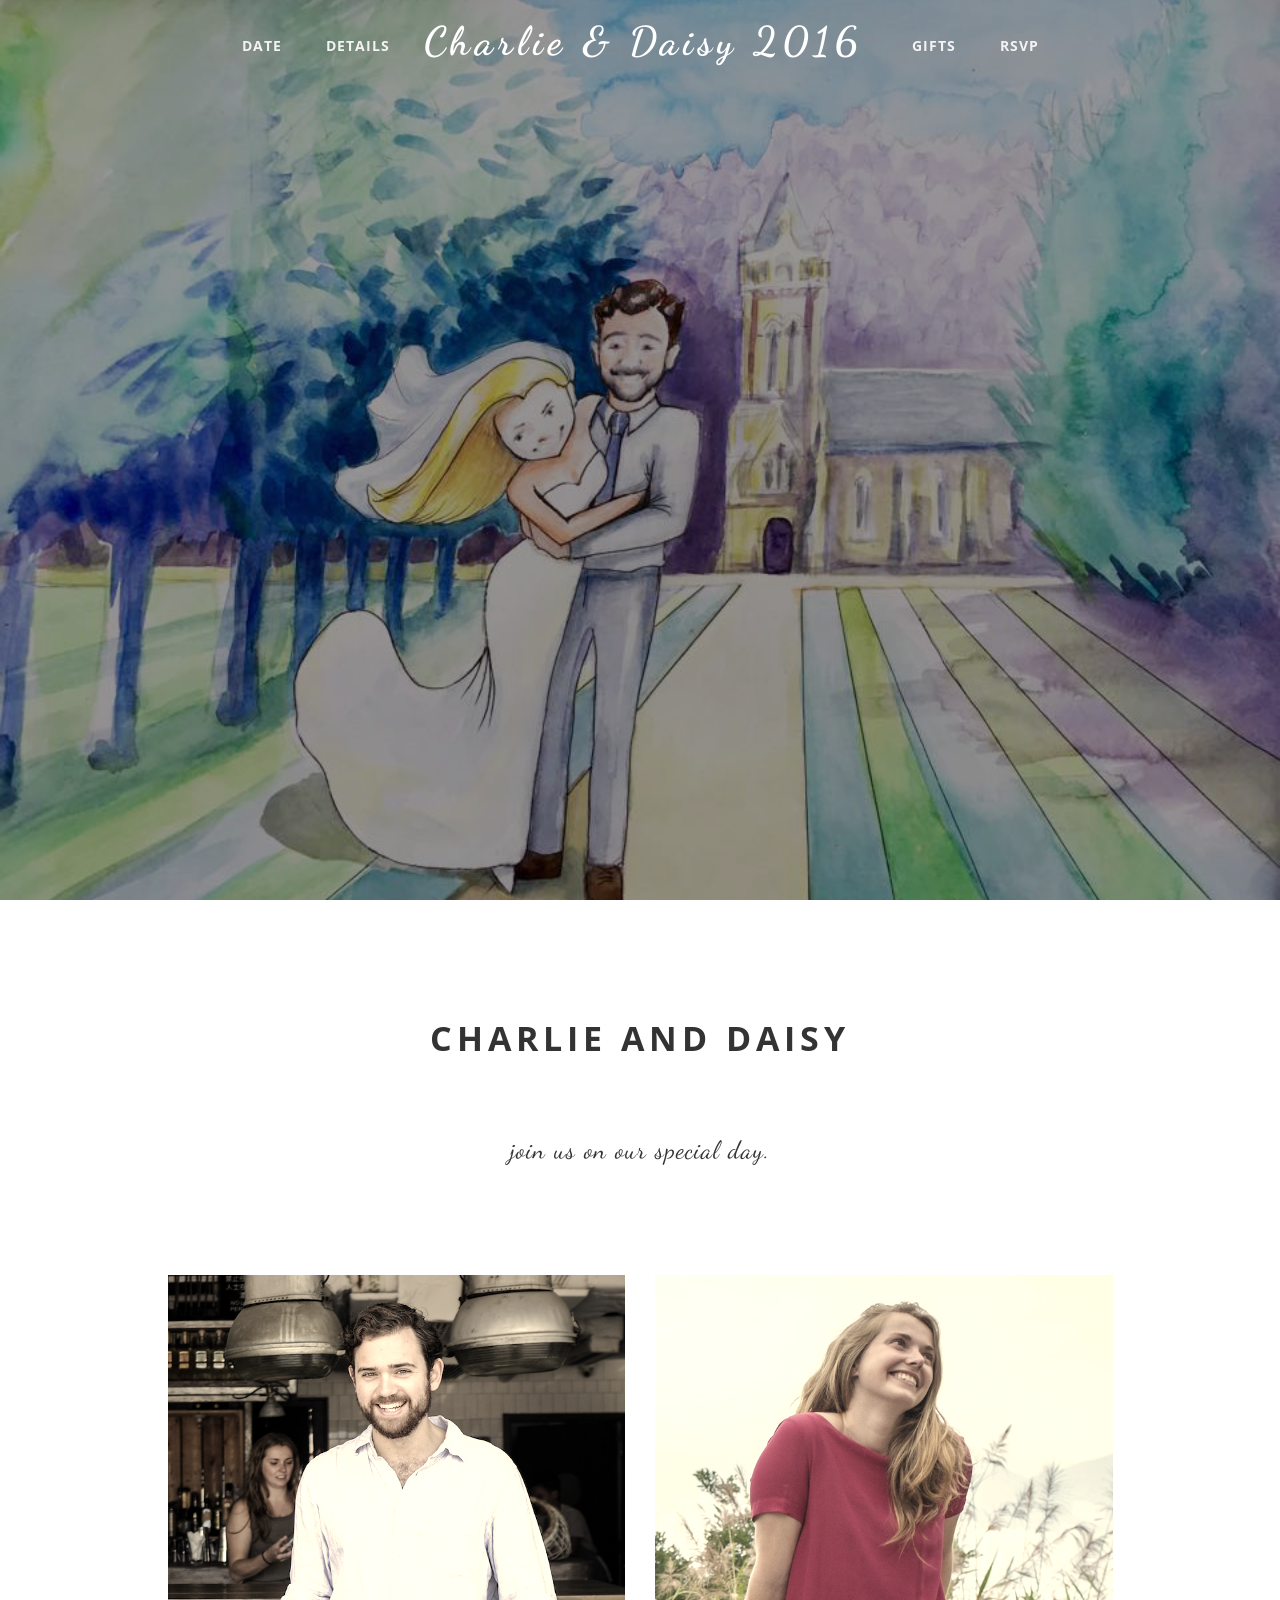
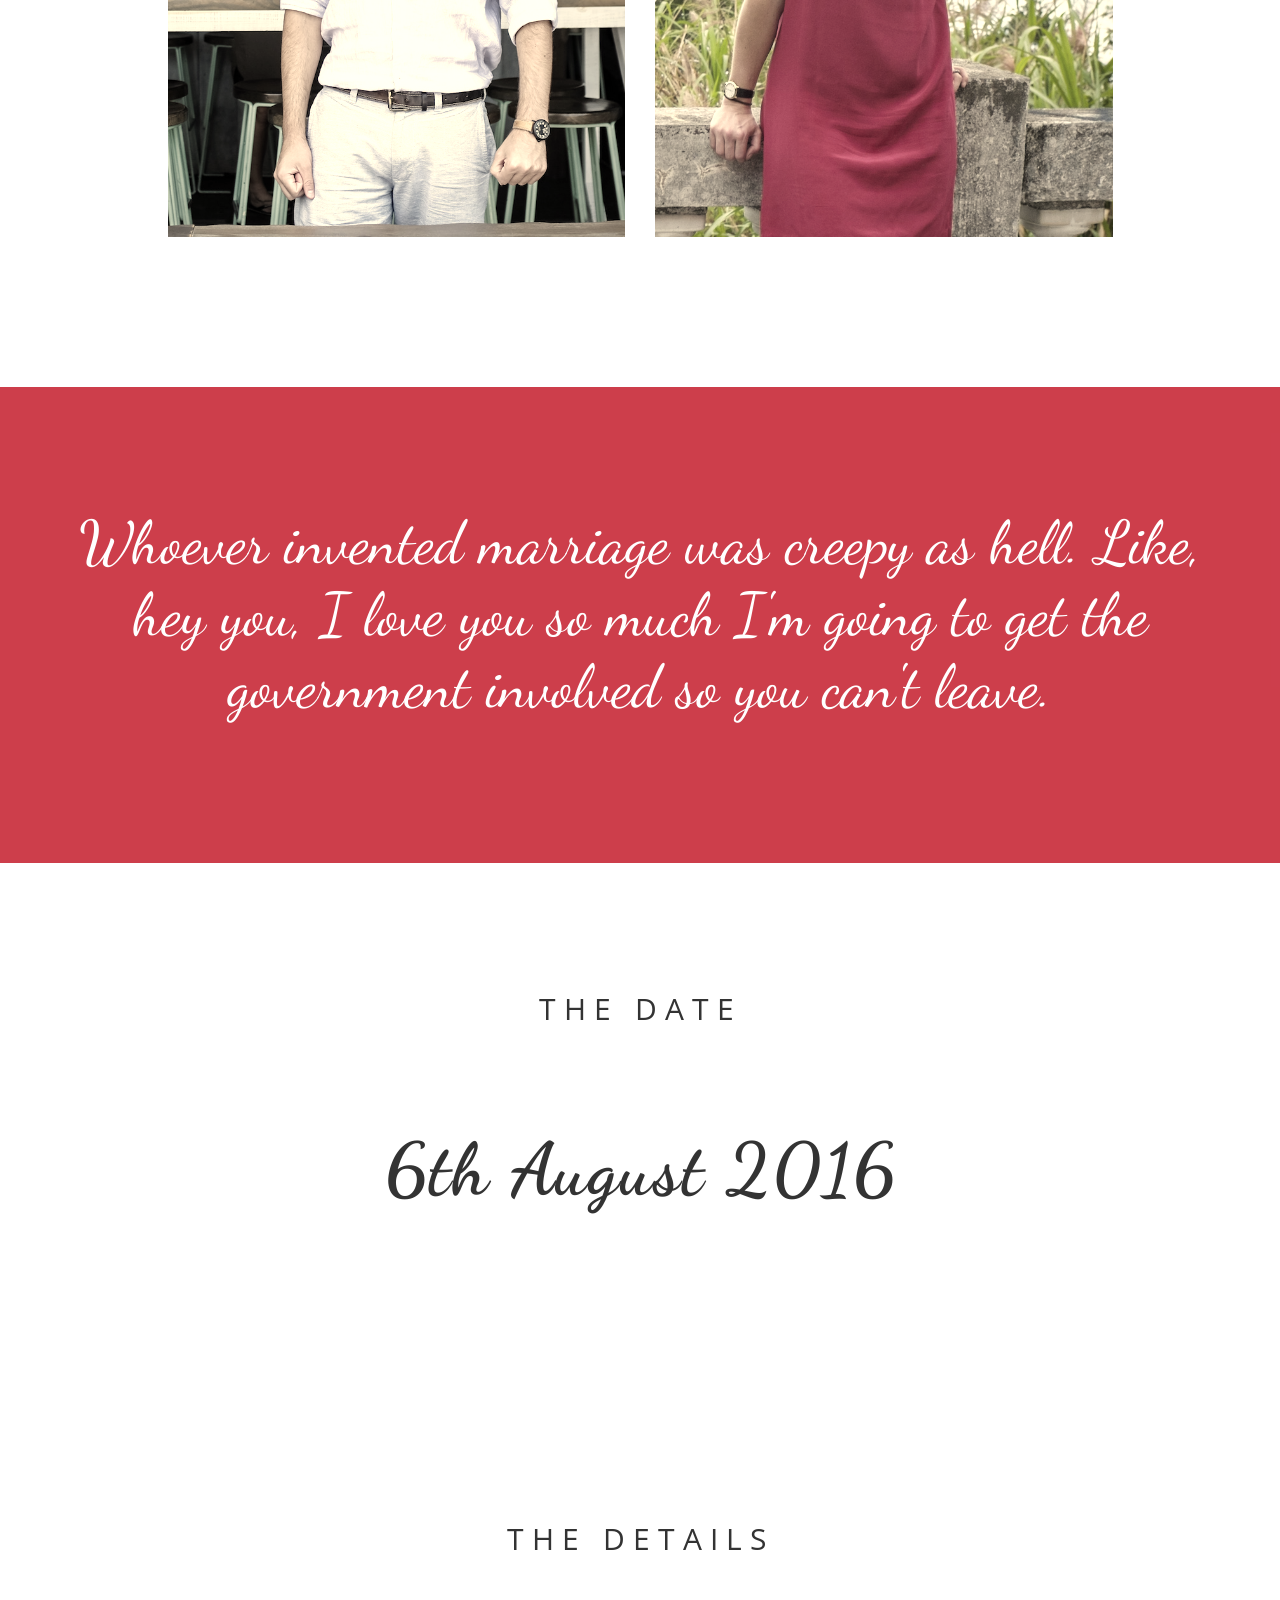
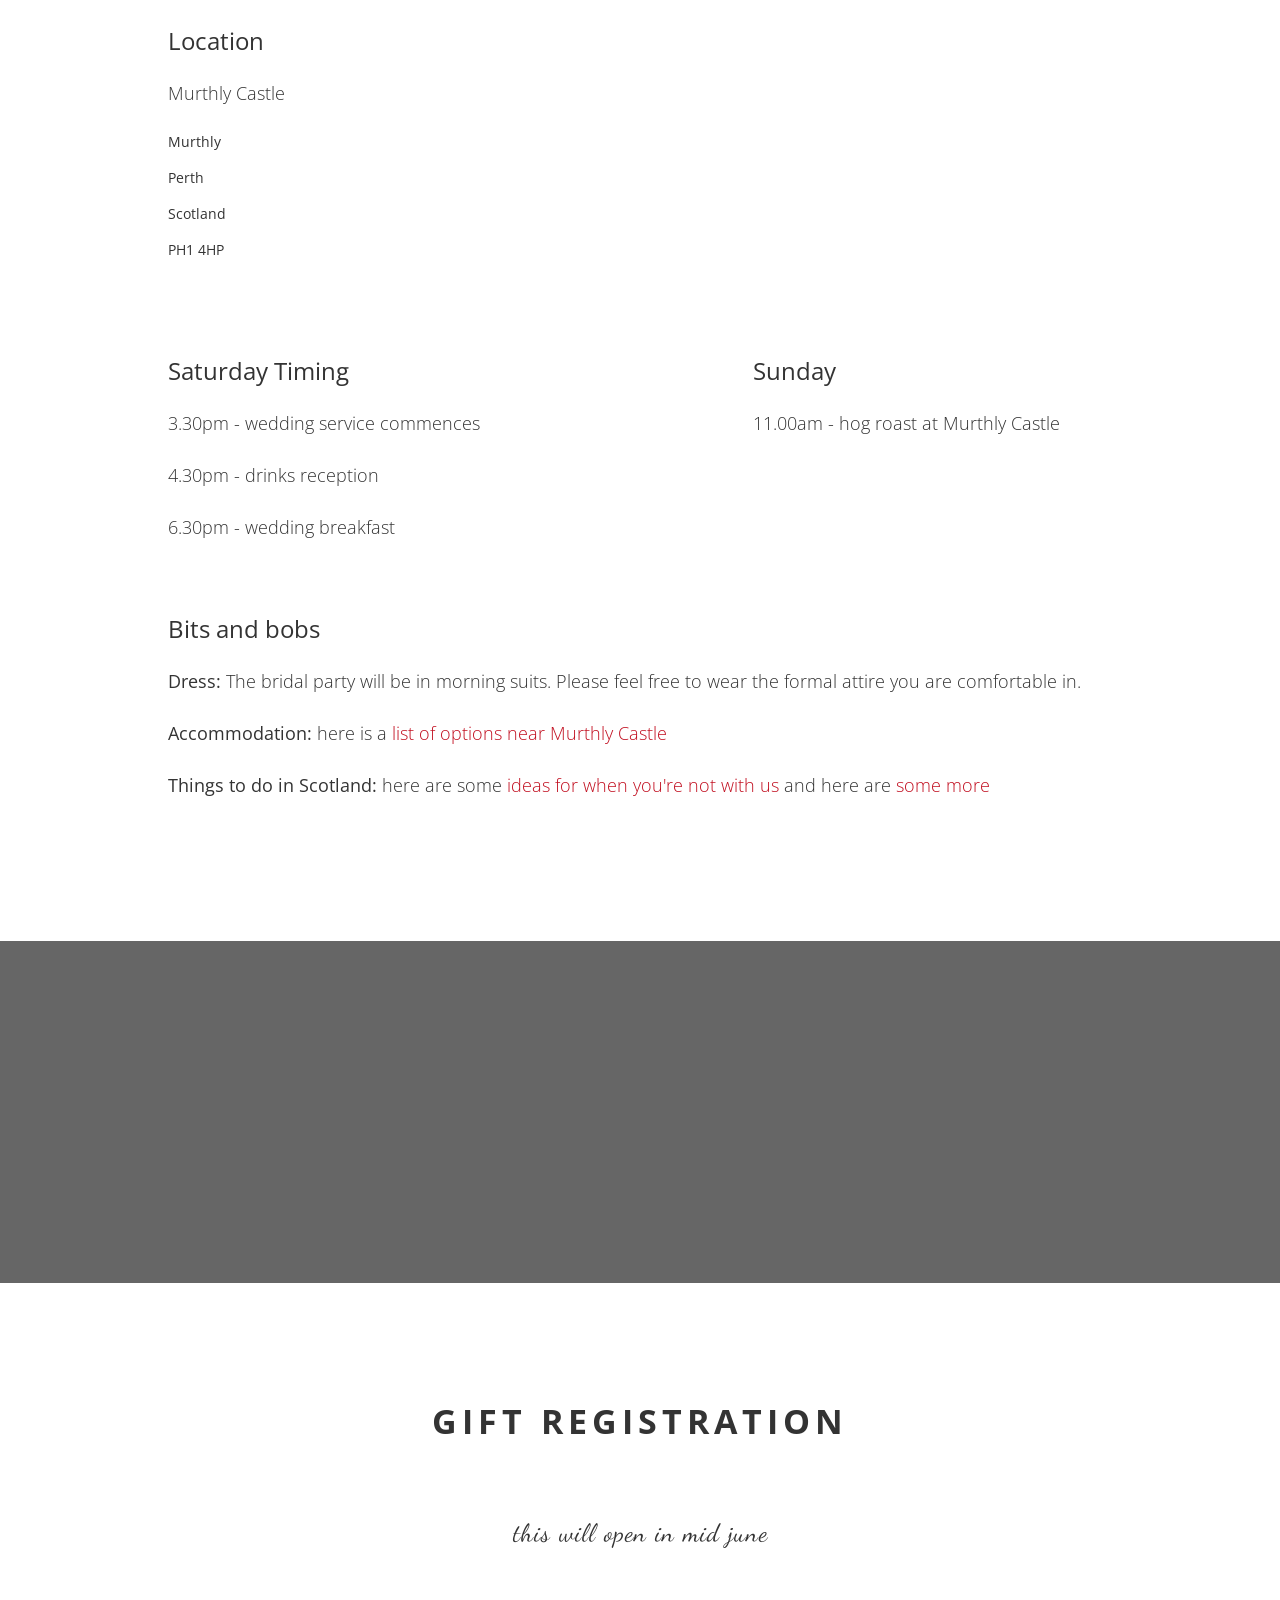
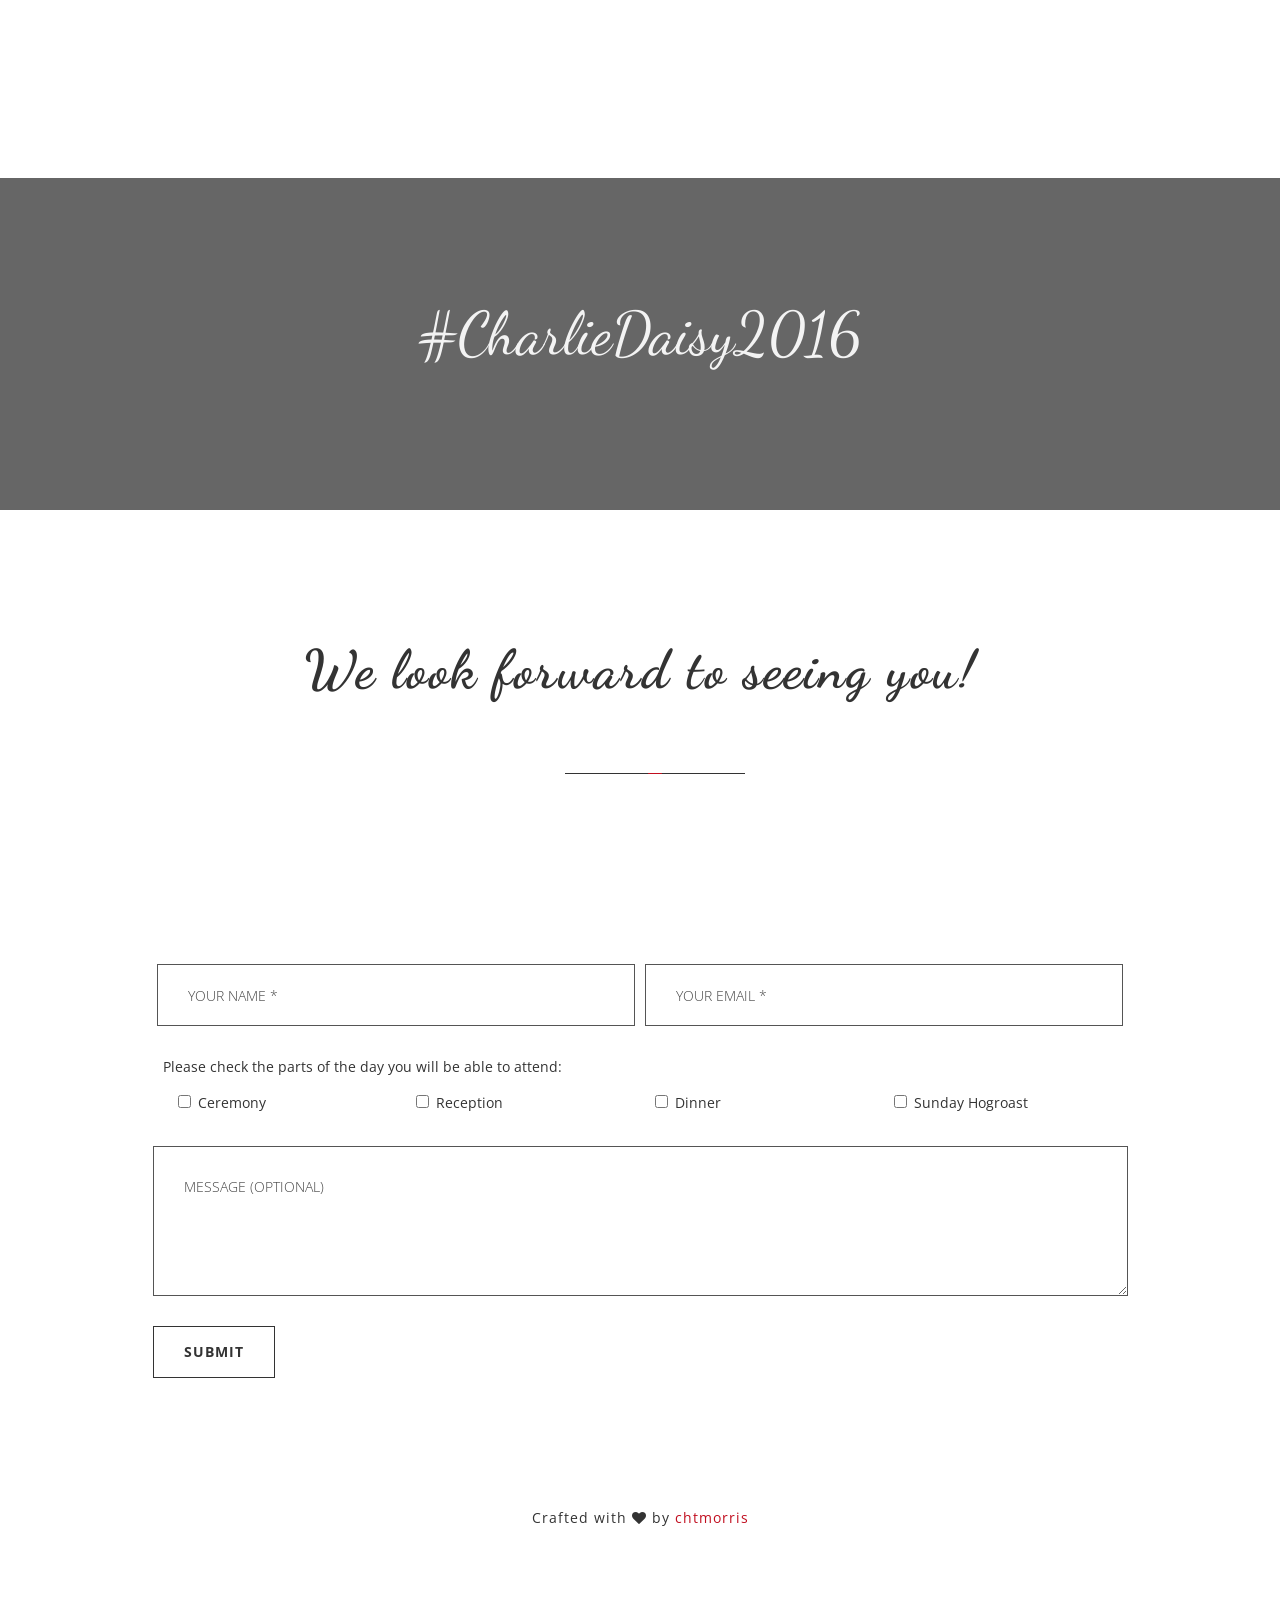
==== commit 225beacb: "edited rsvp" ====
--- a/index.html
+++ b/index.html
@@ -382,8 +382,8 @@
                               </label>
                             </div>
                           </div>
-                          <textarea name="attending" class="form-control hide" id="attending" placeholder="Will be attending"></textarea>
-                          <textarea name="message" class="form-control" id="comments" placeholder="Message (optional)"></textarea>
+                          <textarea name="attending" class="form-control" id="attending" placeholder="Message (optional)"></textarea>
+                          <!-- <textarea name="message" class="form-control" id="message" placeholder="Message (optional)"></textarea> -->
                           <input class="btn btn-primary mt30" type="submit" name="submit" value="Submit" />
                       </form>
                     </div>
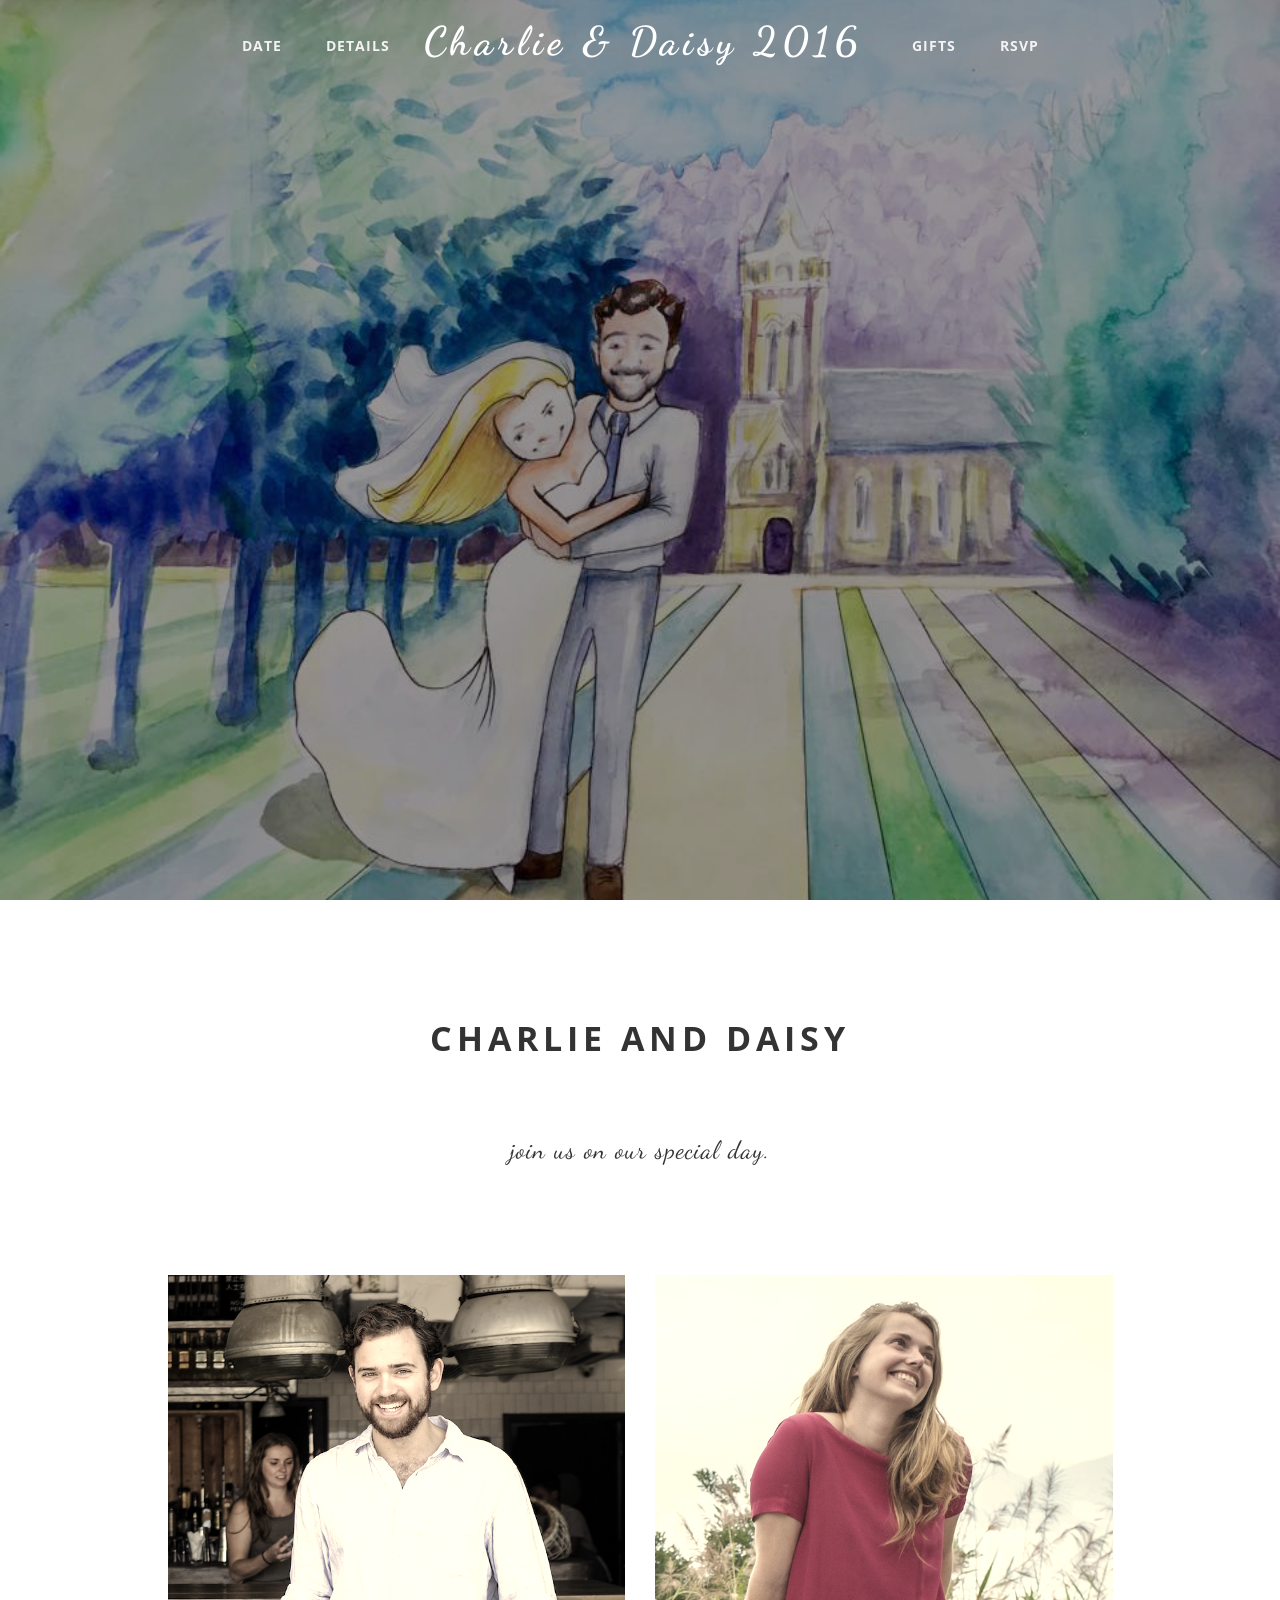
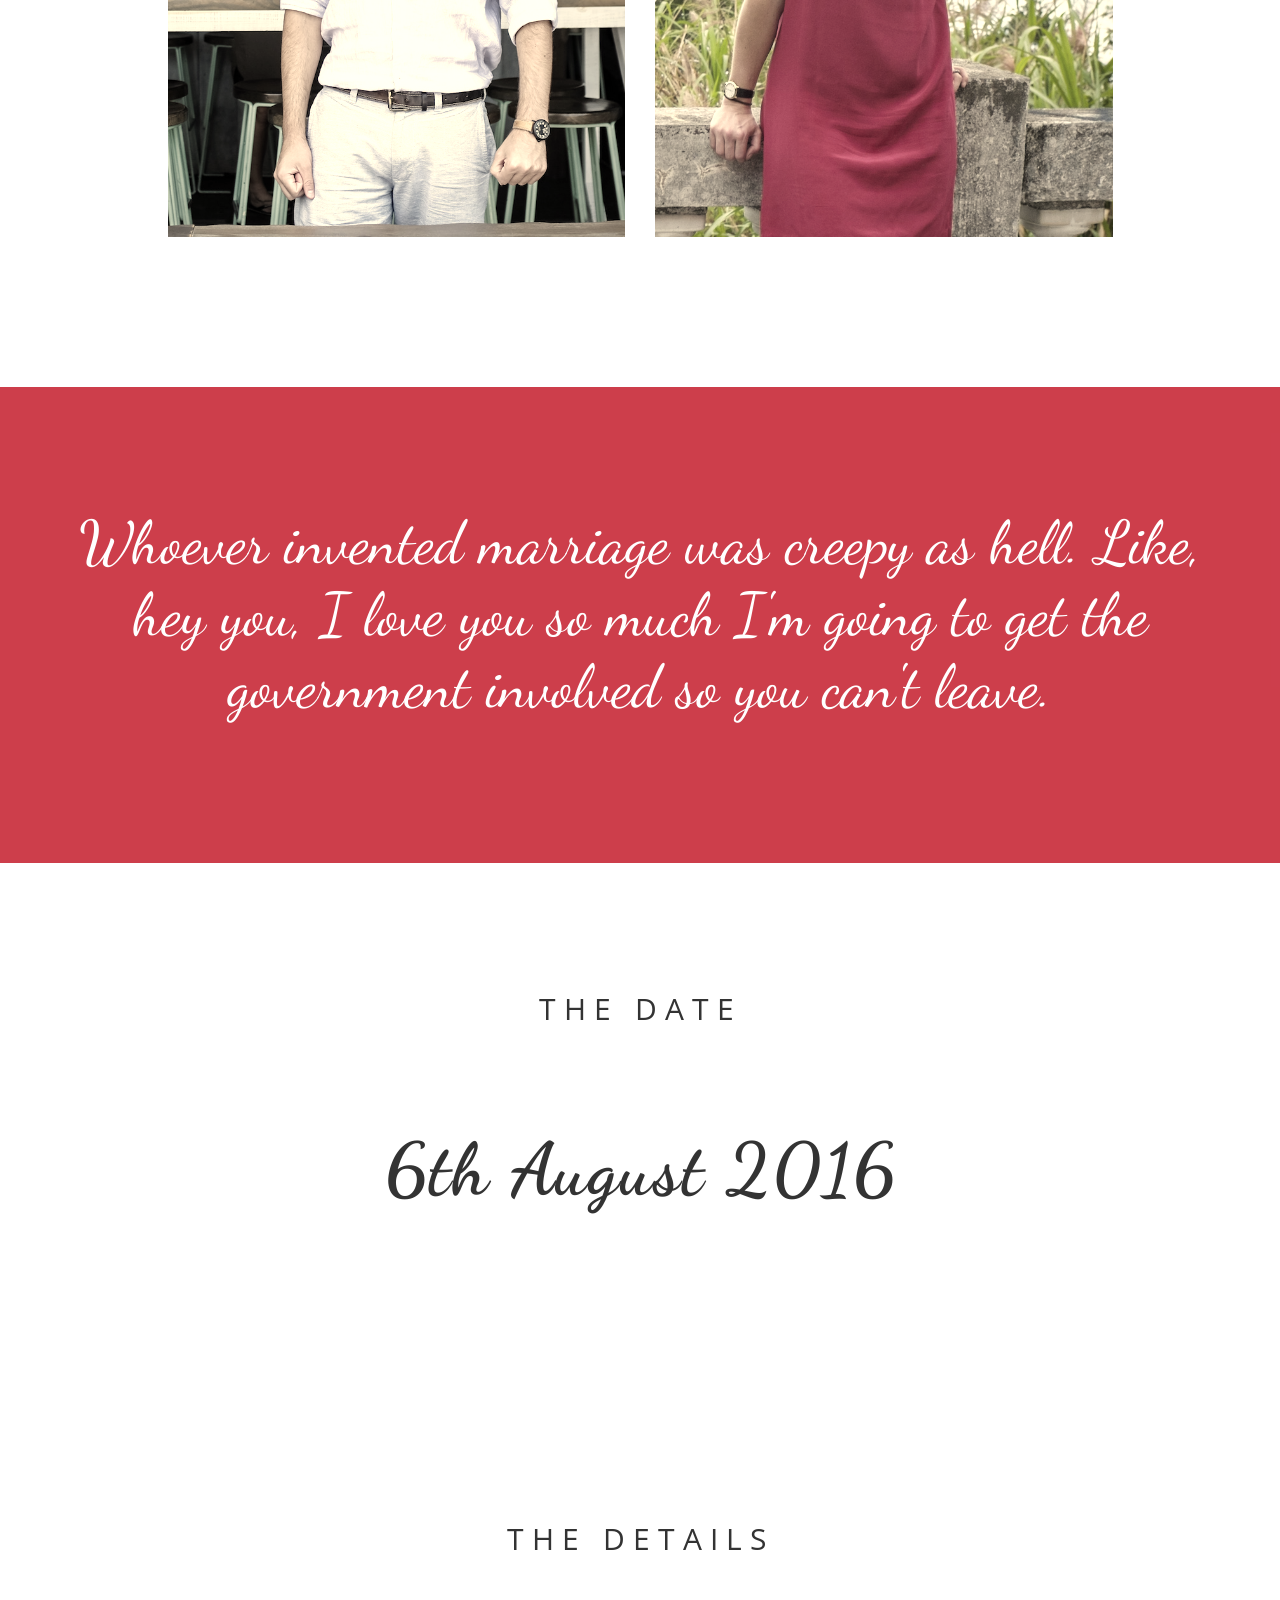
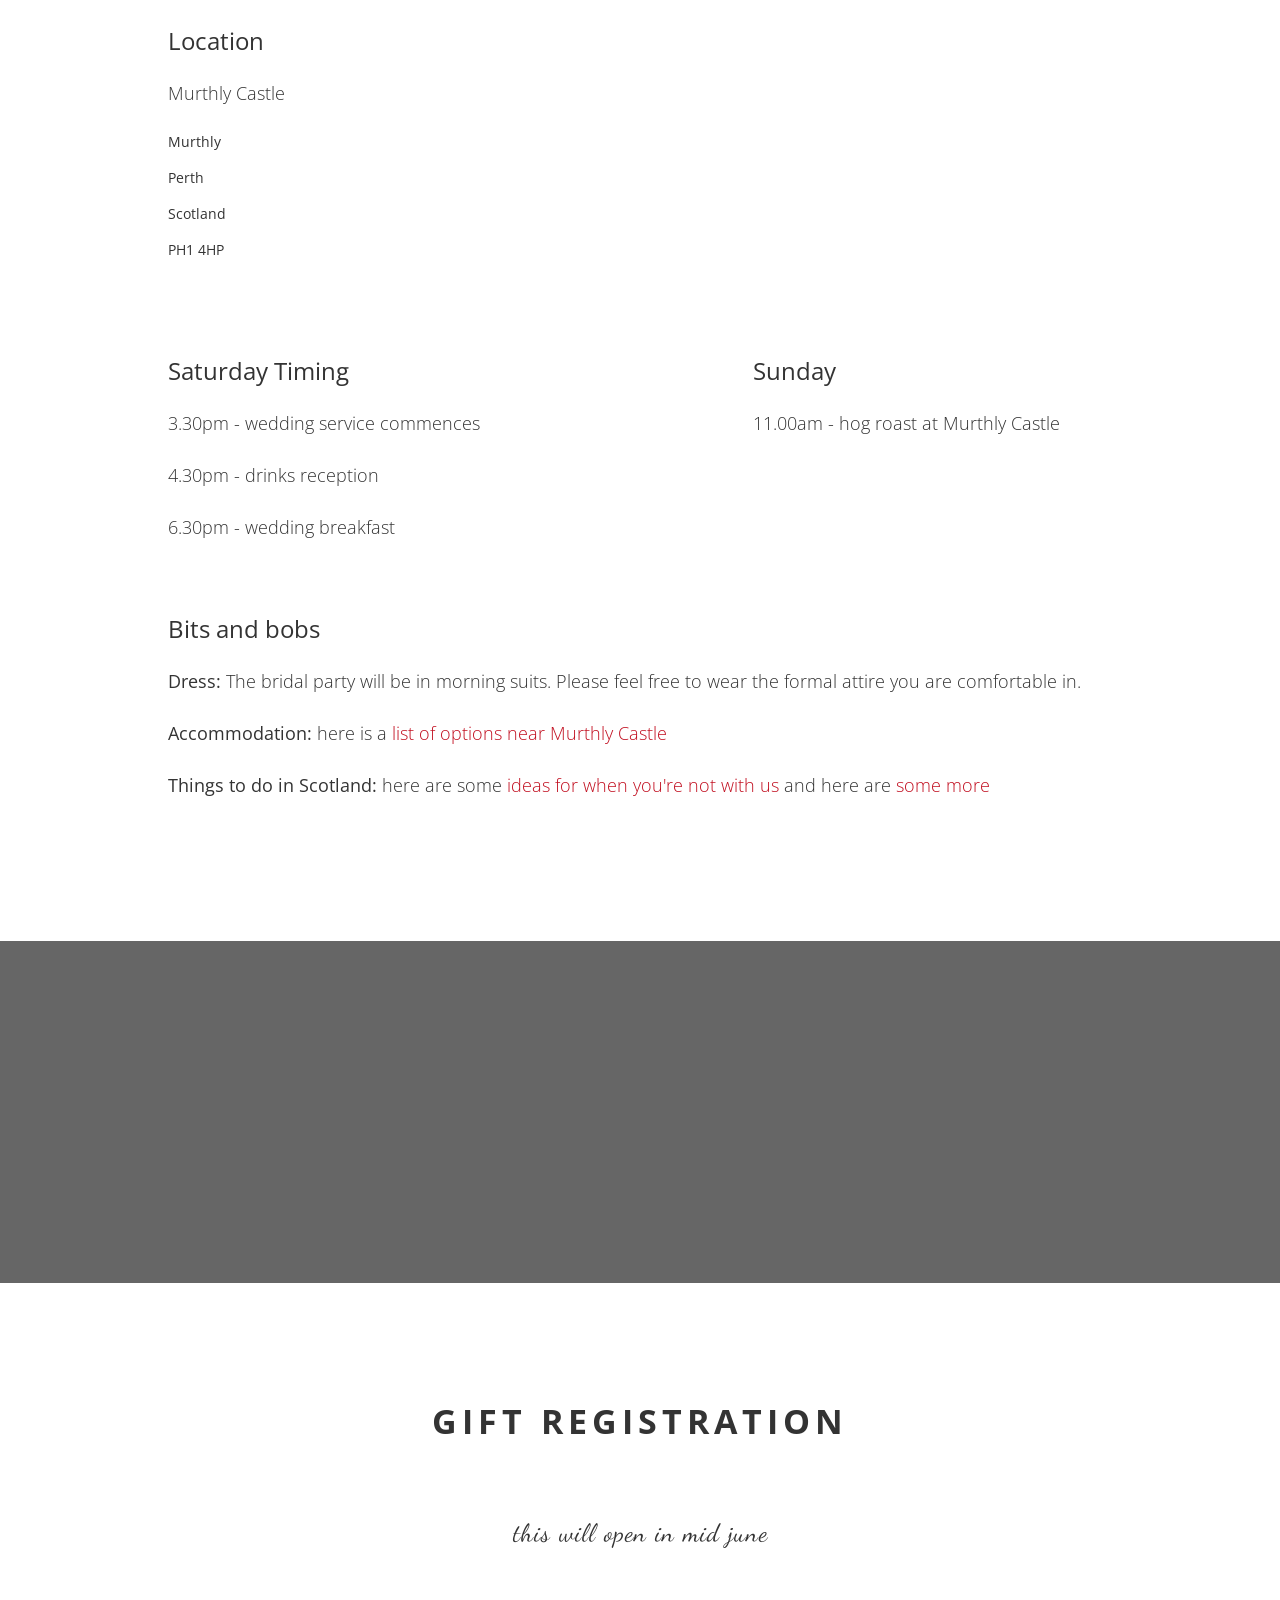
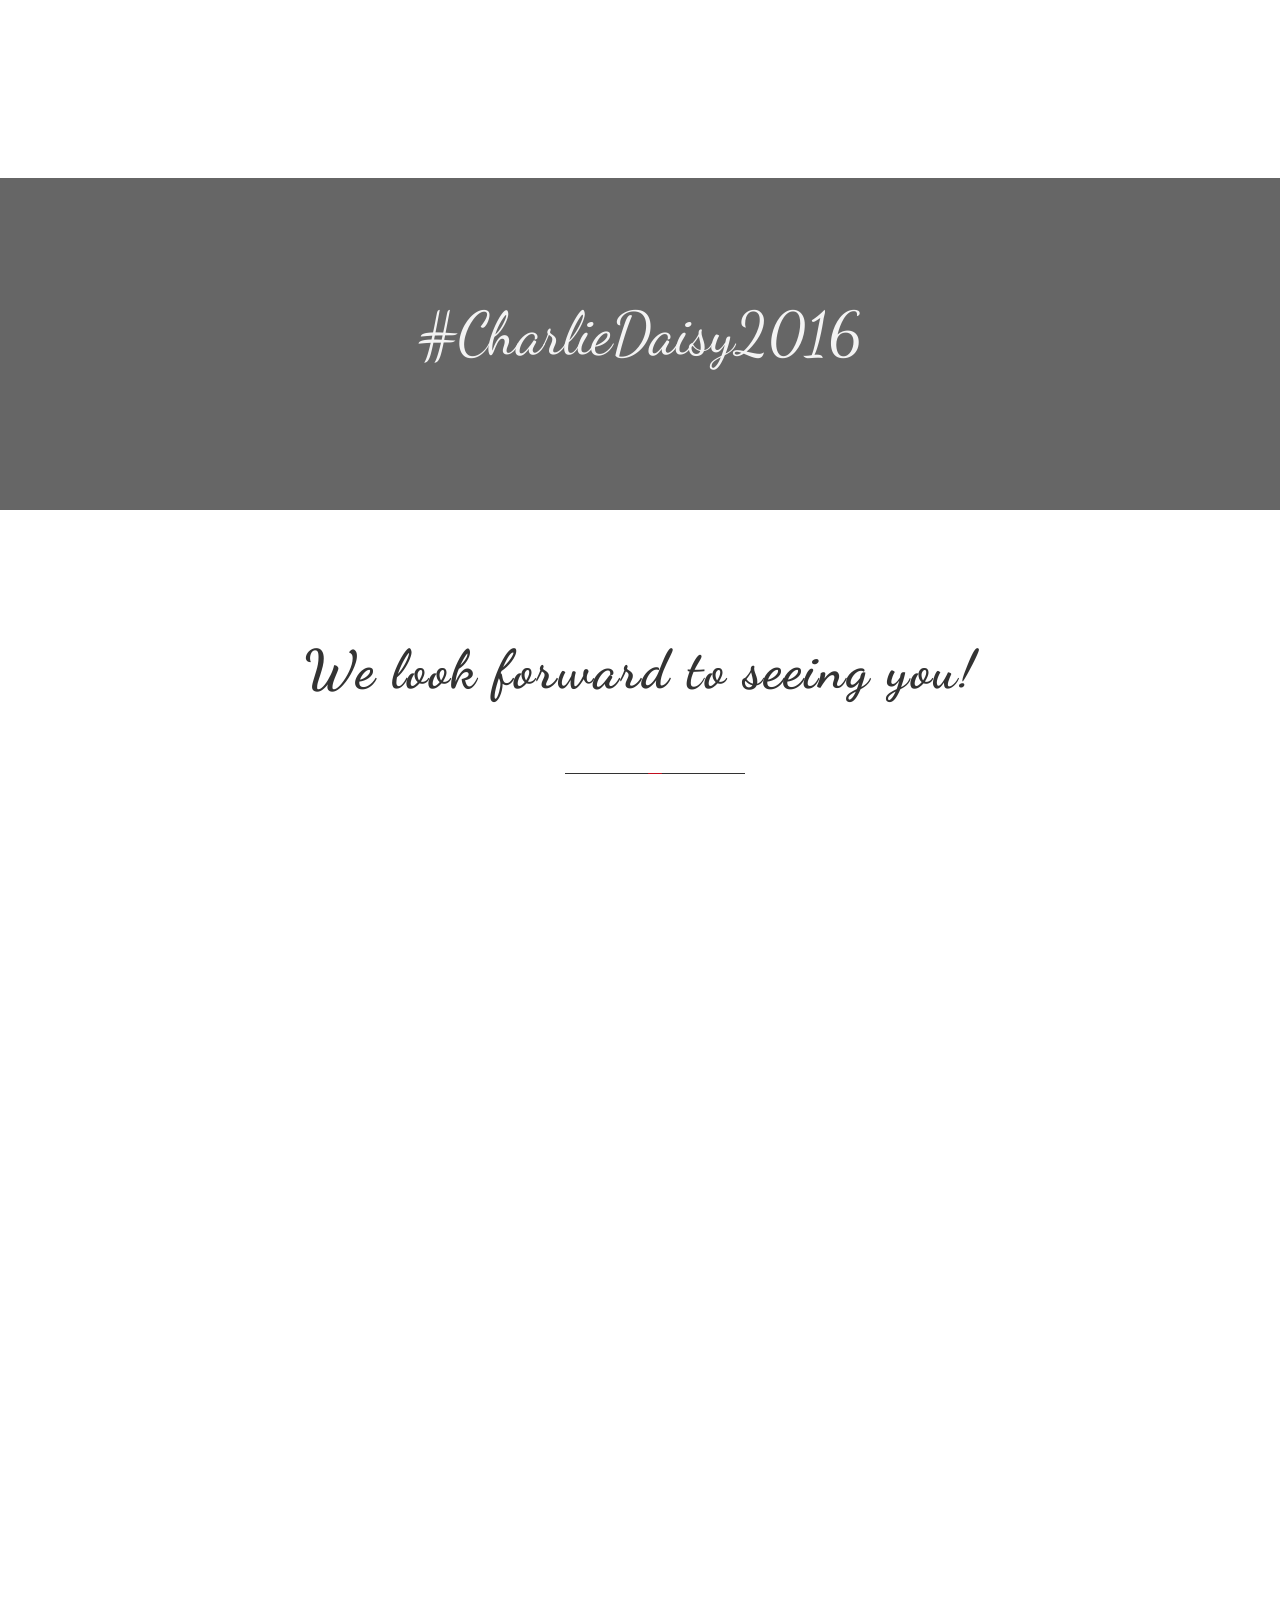
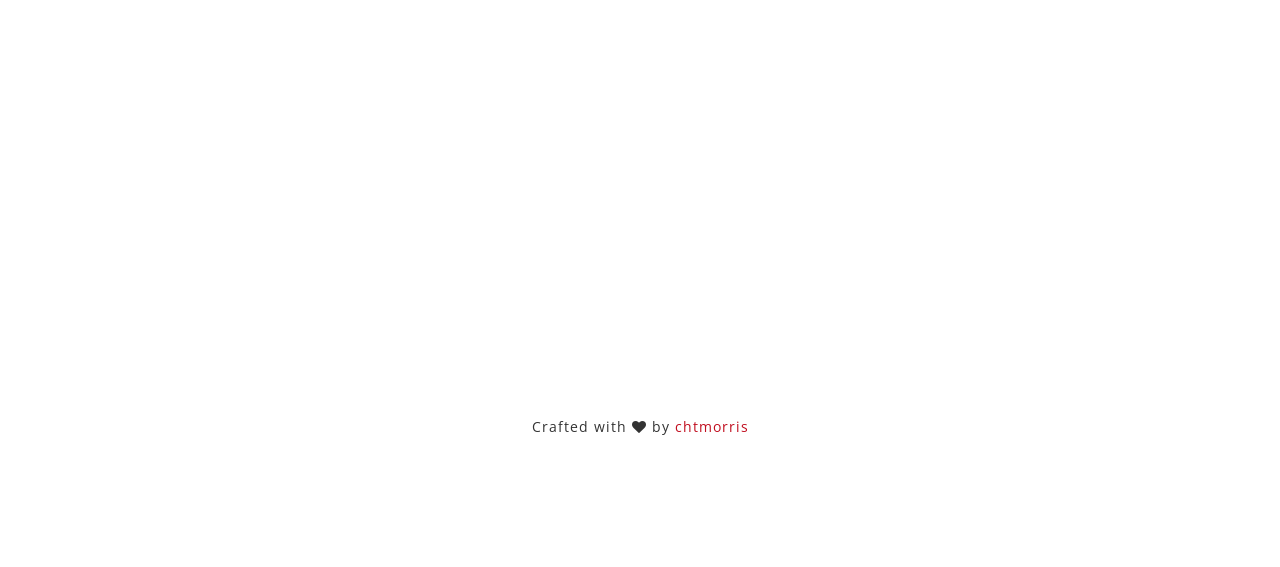
==== commit 21ba5a20: "Added google form" ====
--- a/index.html
+++ b/index.html
@@ -351,10 +351,14 @@
 
                     <hr class="col-sm-12 thin-hr" />
 
-                    <div class="col-sm-10 col-sm-offset-1 section-inner">
-
-                      <div id="message"></div>
-                      <form method="post" action="https://formspree.io/charliedaisy2016@gmail.com" id="contactform" class="main-contact-form wow fadeIn" data-wow-delay="0.2s">
+                    <div class="google-form text-center">
+                      <iframe src="https://docs.google.com/forms/d/1O3o_a8XOhc_kevH79KJ9Njbp_42BT1cm1XeyH2qER68/viewform?embedded=true" width="760" height="1100" frameborder="0" marginheight="0" marginwidth="0">Loading...</iframe>
+                    </div>
+
+                    <!-- <div class="col-sm-10 col-sm-offset-1 section-inner">
+
+                      <div id="message"></div> -->
+                      <!-- <form method="post" action="https://formspree.io/charliedaisy2016@gmail.com" id="contactform" class="main-contact-form wow fadeIn" data-wow-delay="0.2s">
                           <input type="text" class="form-control col-md-6" name="name" placeholder="Your Name *" id="name" required data-validation-required-message="Please enter your name." />
                           <input type="text" class="form-control col-md-6" name="email" placeholder="Your Email *" id="email" required data-validation-required-message="Please enter your email address." />
                           <div class="row rsvp-checkboxes">
@@ -382,11 +386,10 @@
                               </label>
                             </div>
                           </div>
-                          <textarea name="attending" class="form-control" id="attending" placeholder="Message (optional)"></textarea>
-                          <!-- <textarea name="message" class="form-control" id="message" placeholder="Message (optional)"></textarea> -->
+                          <textarea name="message" class="form-control" id="message" placeholder="Message (optional)"></textarea>
                           <input class="btn btn-primary mt30" type="submit" name="submit" value="Submit" />
-                      </form>
-                    </div>
+                      </form> -->
+                    <!-- </div> -->
 
                     <div class="col-md-12 text-center wow fadeIn">
                         <span class="copyright">Crafted with <i class="fa fa-heart red"></i> by <a class="accommodation-list" href="http://chtmorris.com" target="_blank">chtmorris</a></span>
--- a/assets/css/style.css
+++ b/assets/css/style.css
@@ -1103,6 +1103,11 @@
 /*  16 - FORM CONTROL
 /*-----------------------------------------------------------------------------------*/
 
+.google-form {
+  margin: 220px 0 50px 0;
+}
+
+
 .form-control {
     display: block;
     width: 100%;
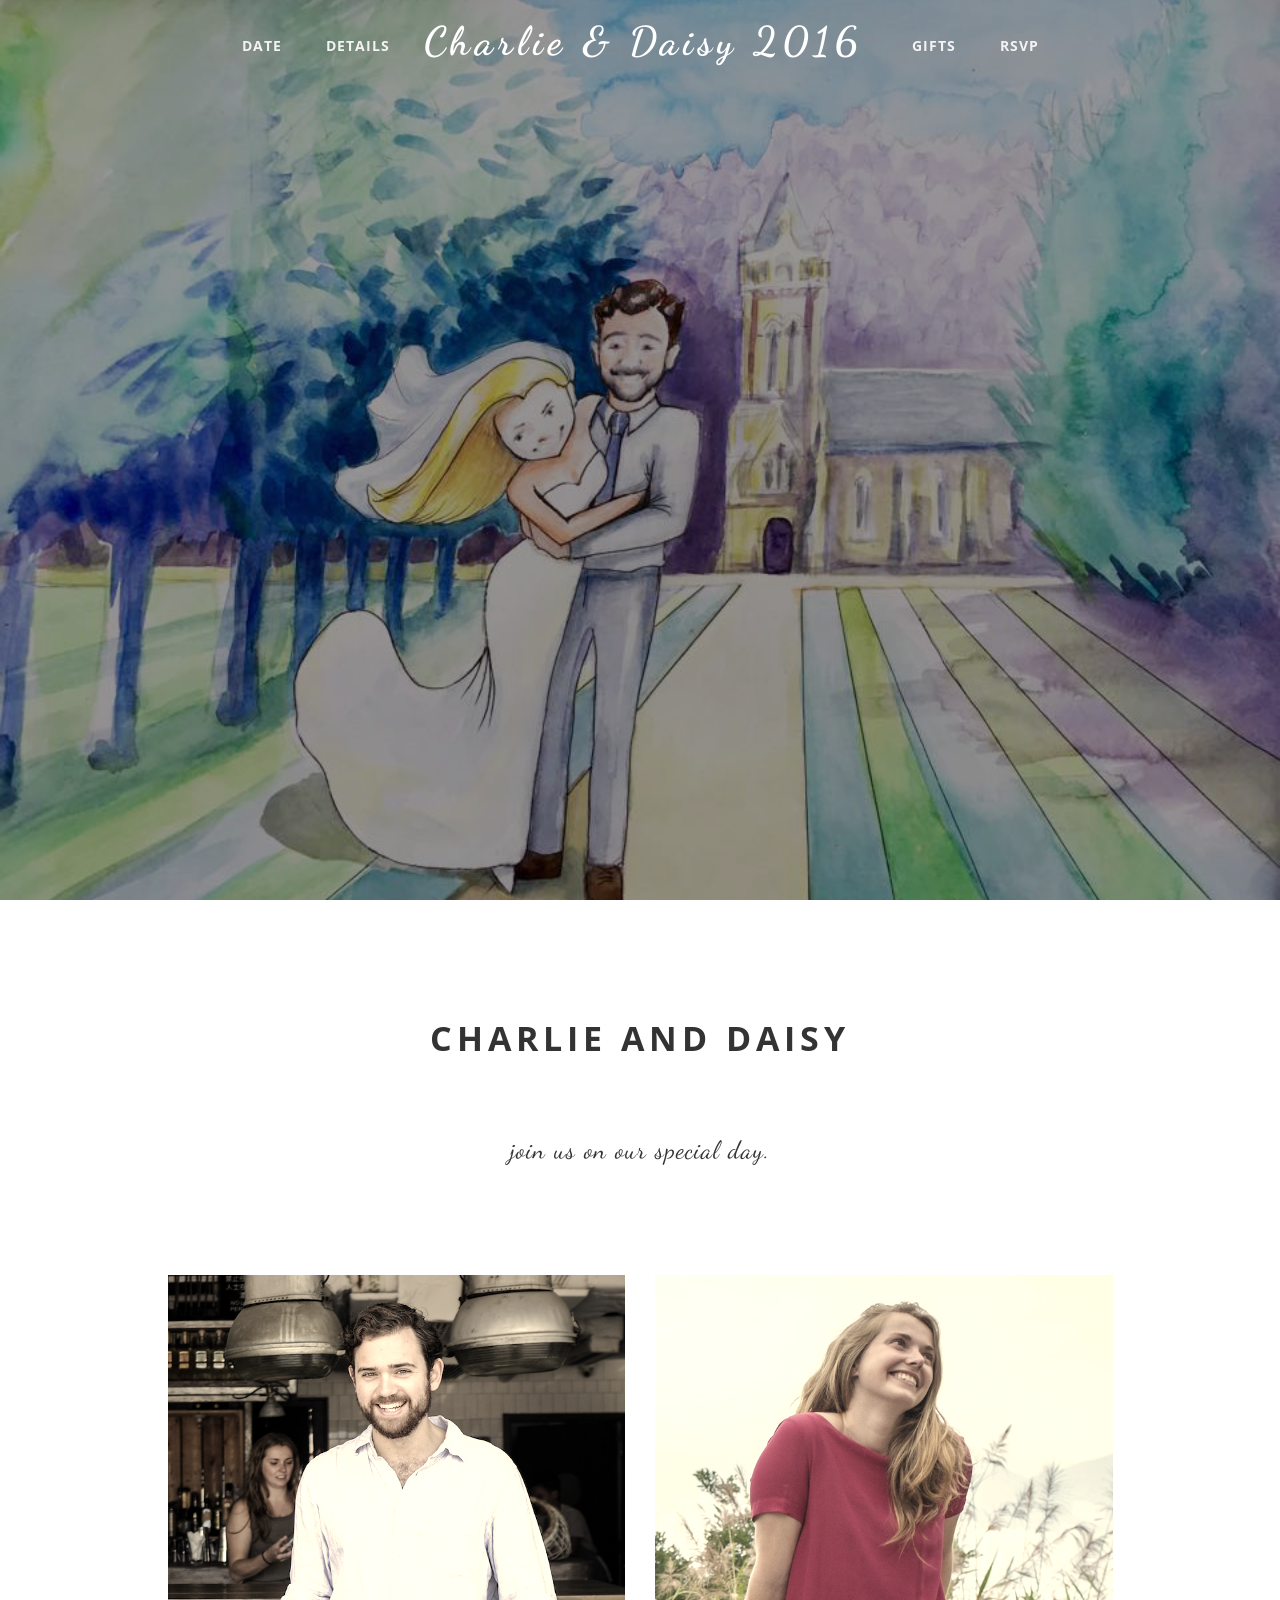
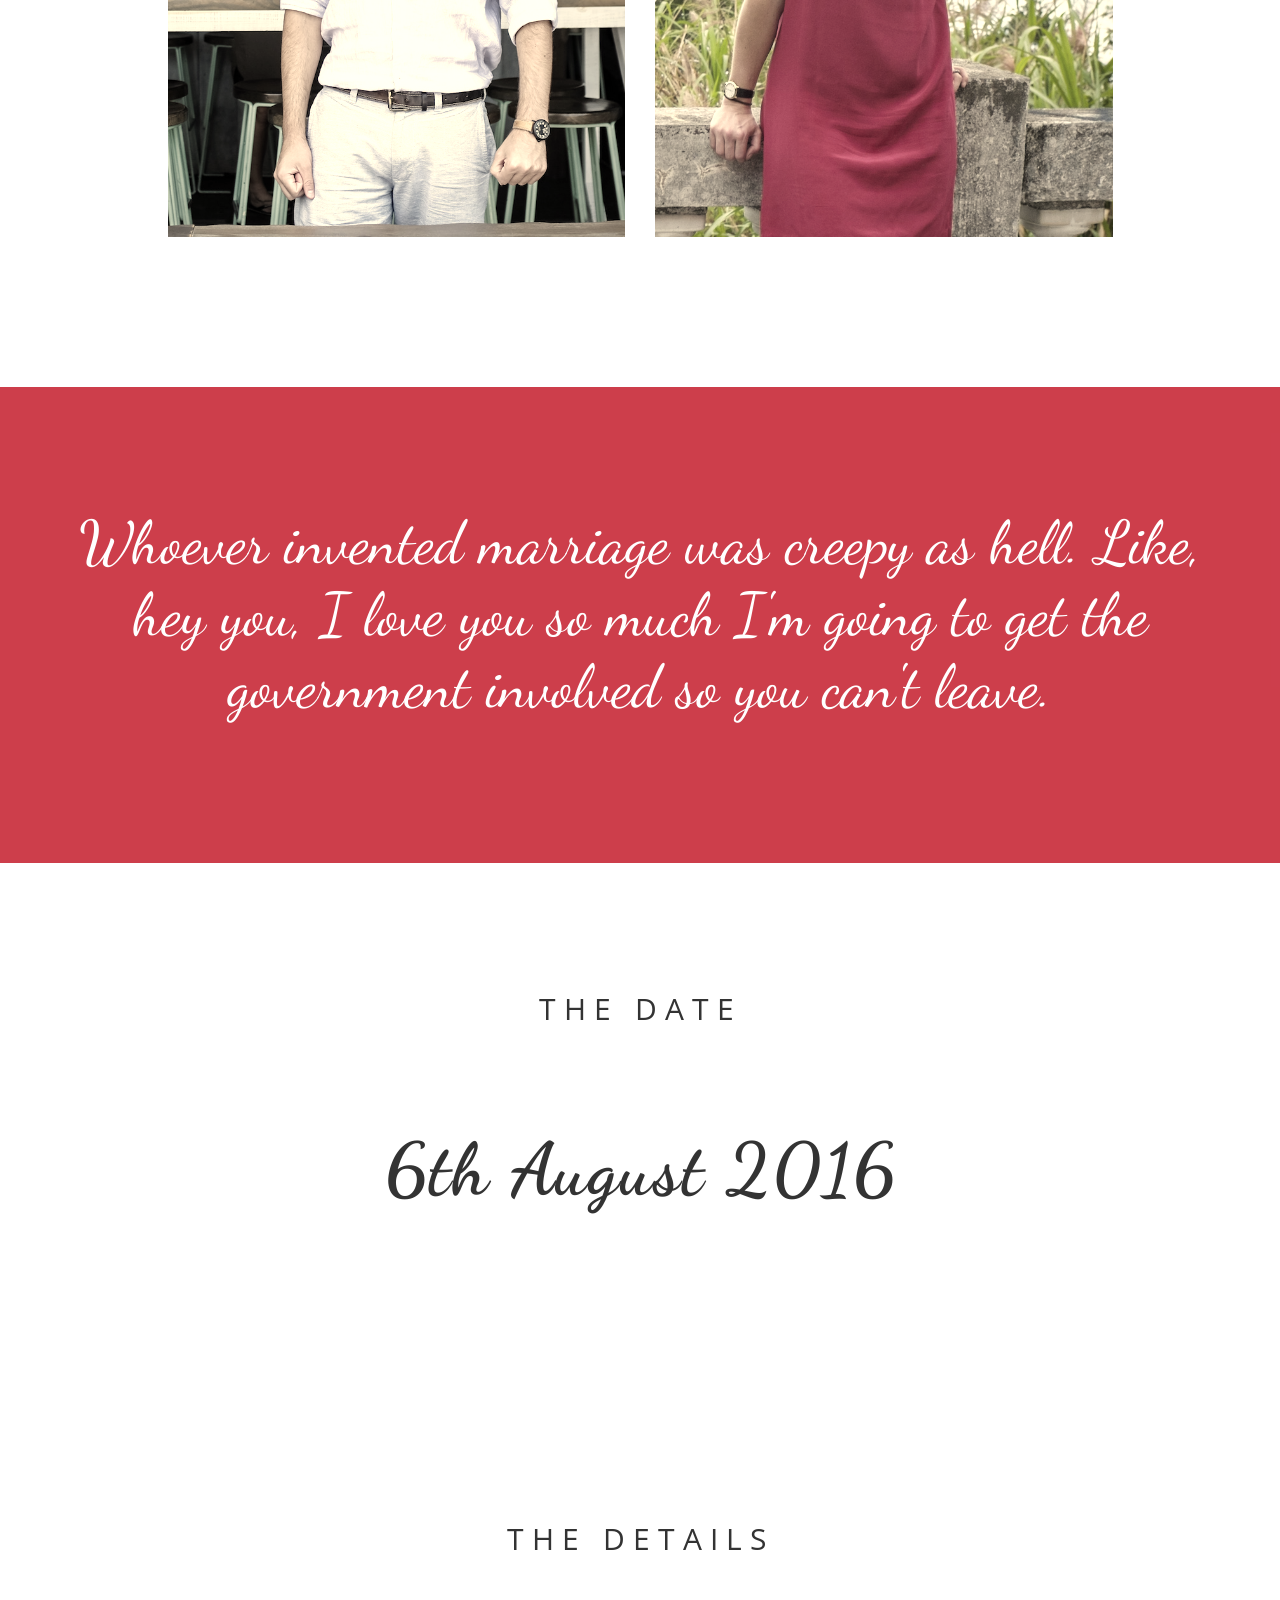
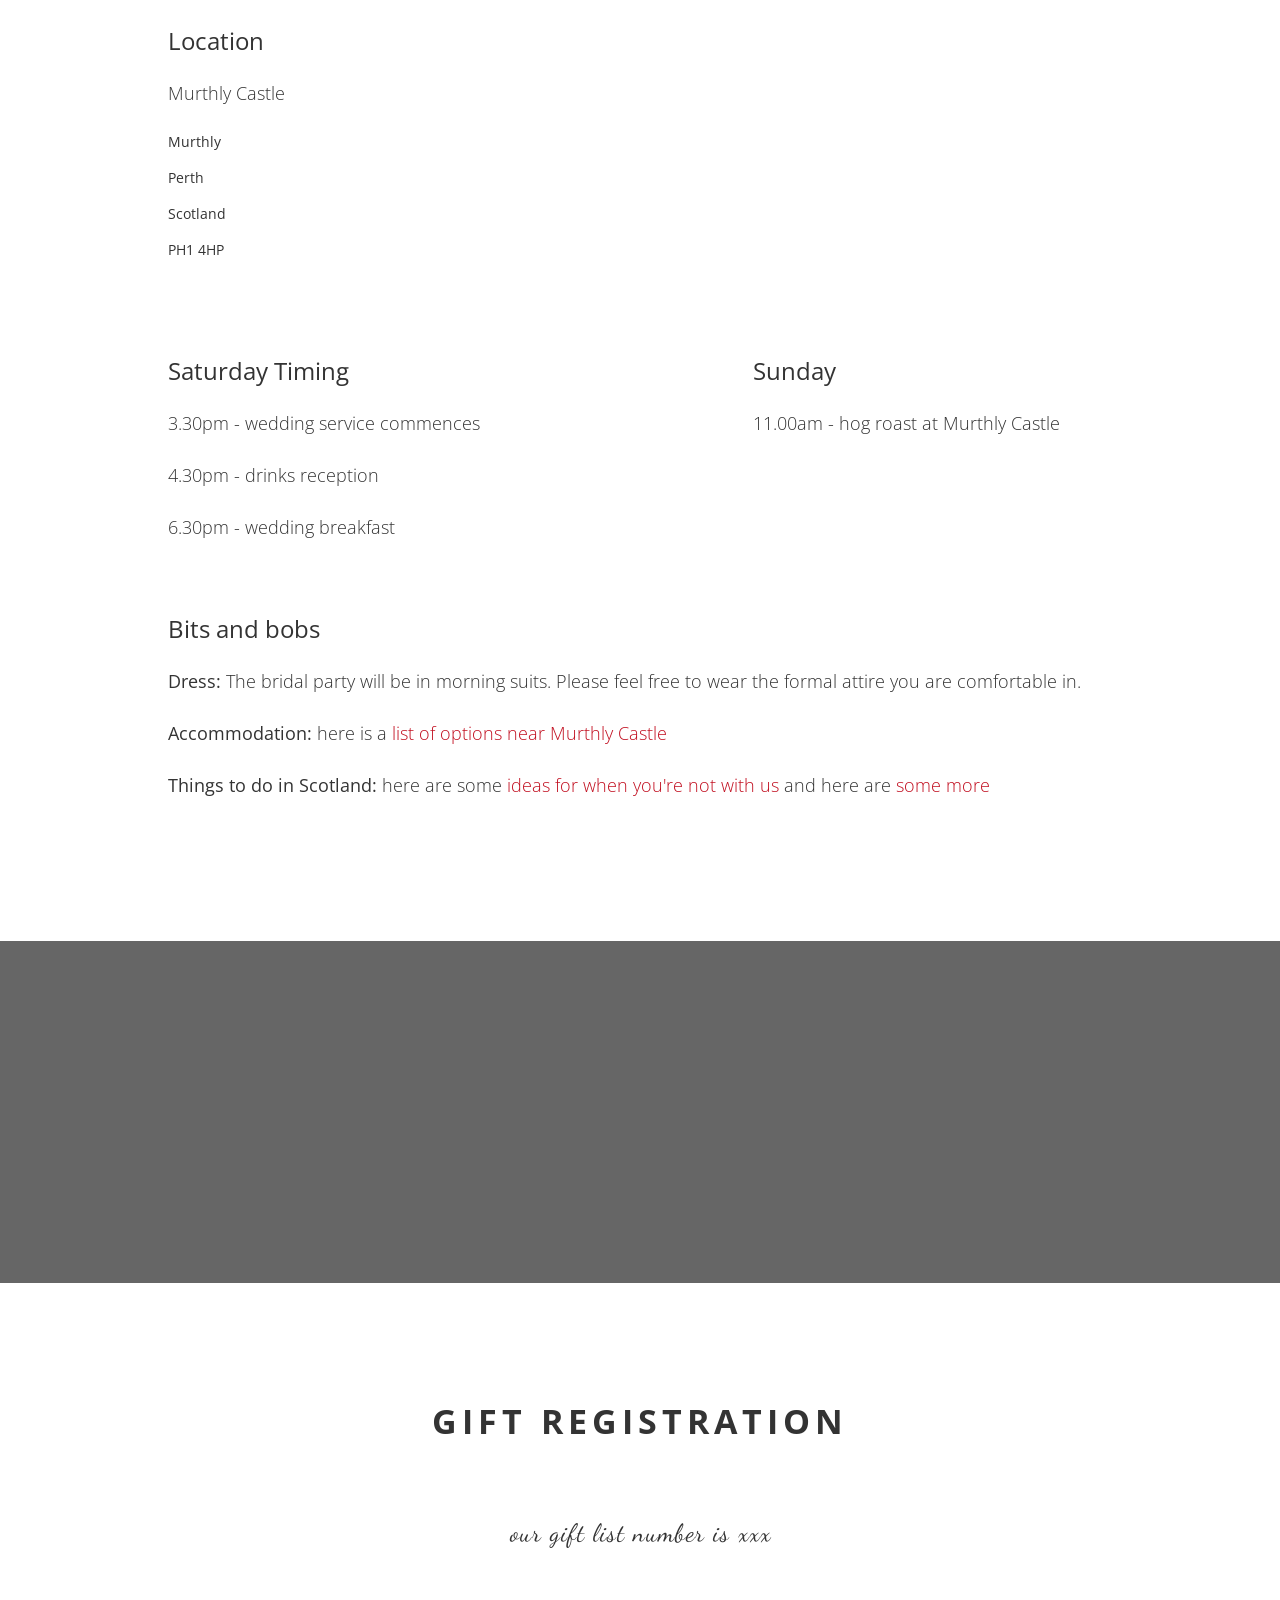
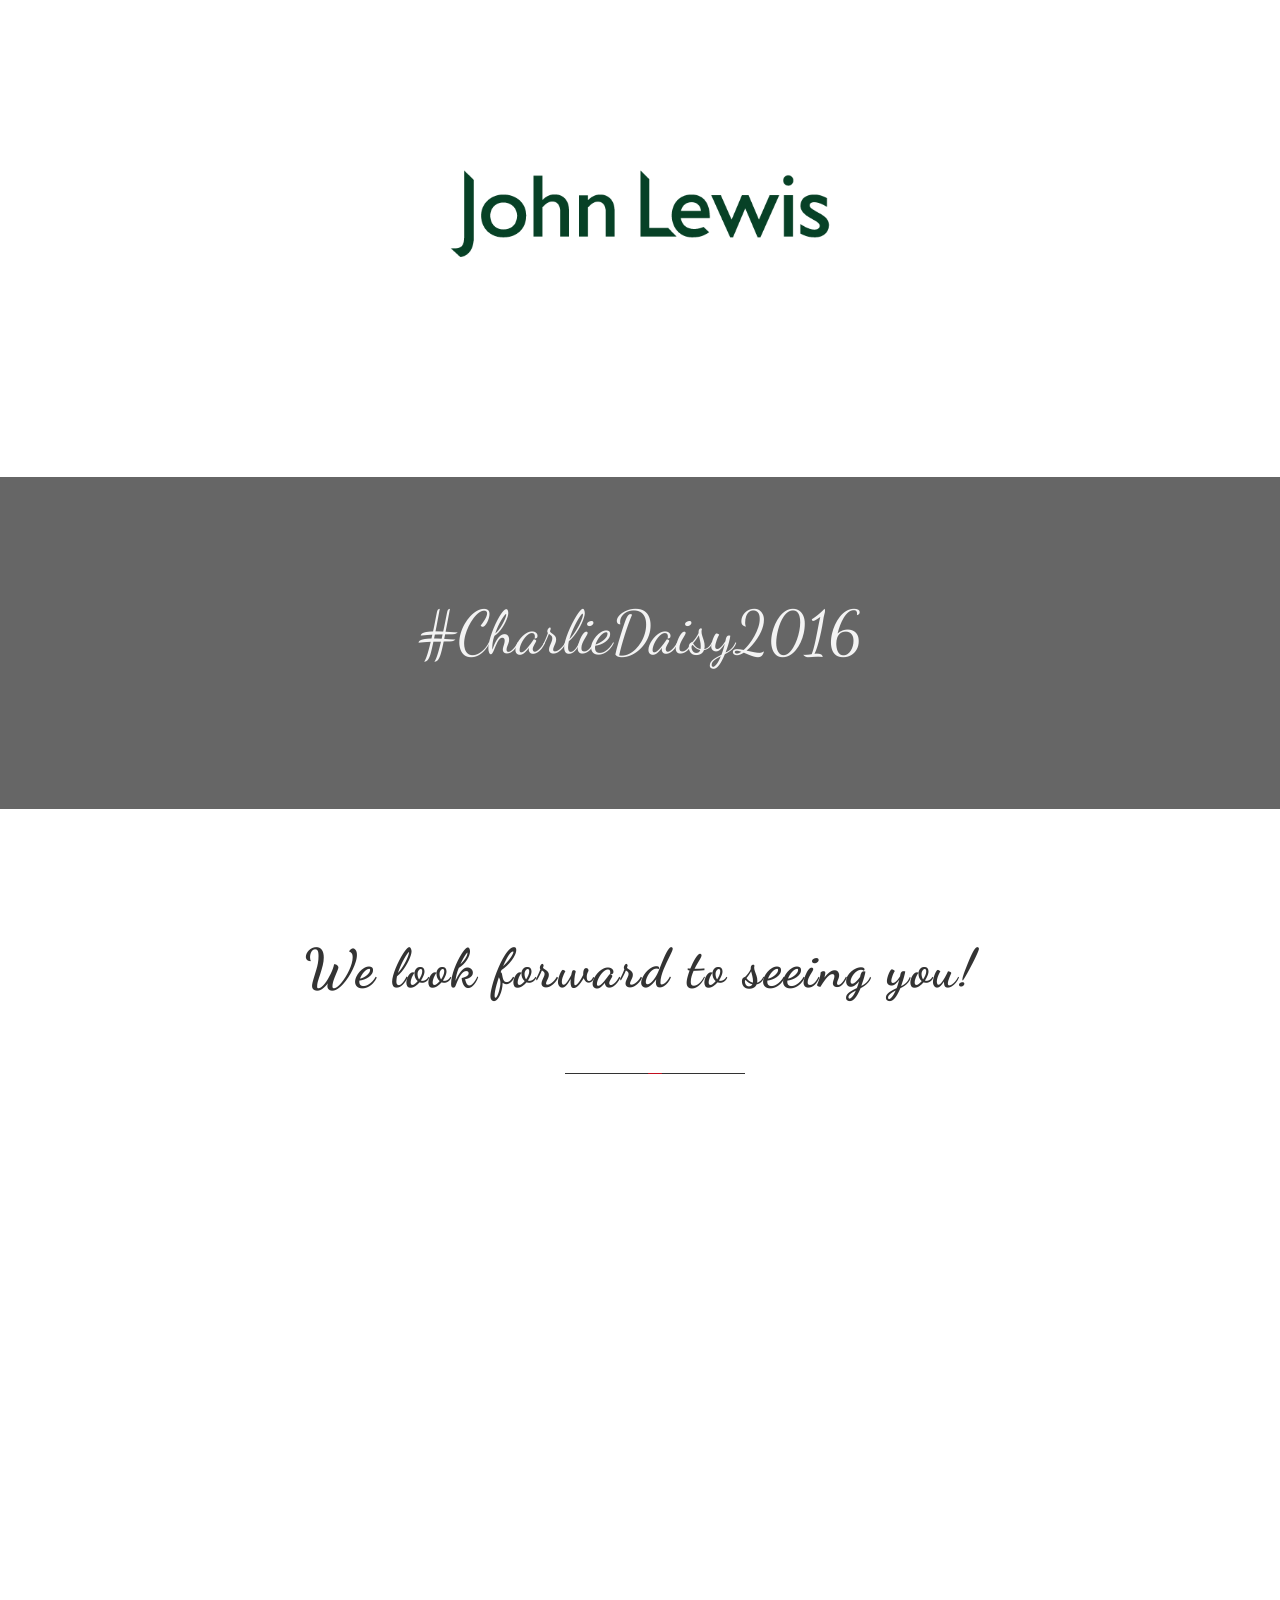
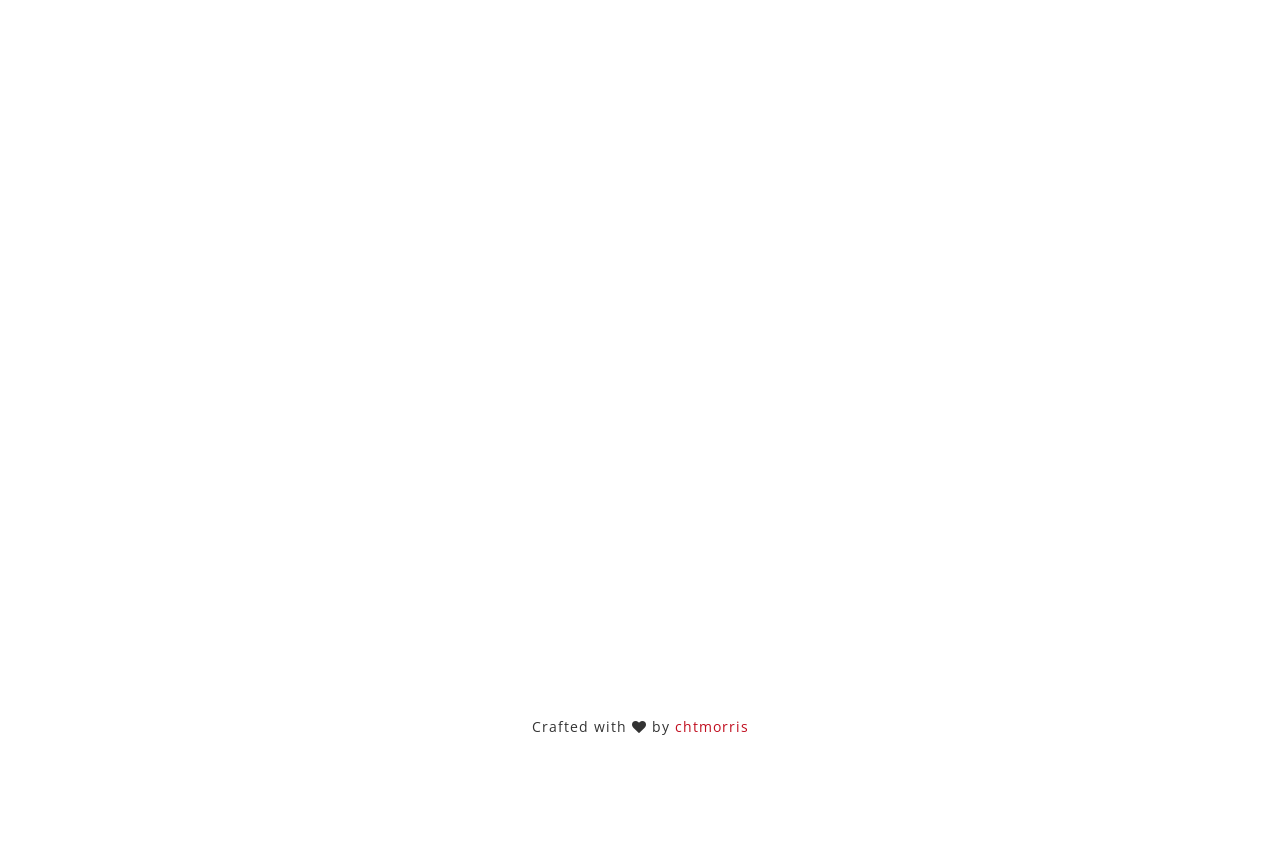
==== commit fa6466c2: "added gift list" ====
--- a/index.html
+++ b/index.html
@@ -297,22 +297,22 @@
                         <div class="col-lg-12 text-center mb100 wow fadeIn">
                             <h2 class="section-heading">Gift Registration</h2>
                             <hr class="thin-hr">
-                            <h3 class="section-subheading secondary-font">This will open in mid June</h3>
+                            <h3 class="section-subheading secondary-font">Our gift list number is xxx</h3>
                             <!-- <h3 class="section-subheading secondary-font">A little something for both sides of the Atlantic</h3> -->
                         </div>
-                    </div>
+                    <!-- </div> -->
+                <!-- </div>
+
+                <div class="container"> -->
+                    <!-- <div class="row">
+                      <div class="col-xs-12"> -->
+                        <a href="https://www.johnlewisgiftlist.com"><img src="assets/img/logo/logo1.png" class="img-responsive shops" alt=""></a>
+                      <!-- </div> -->
+                      <!-- <div class="col-xs-6">
+                        <img src="assets/img/logo/logo2.png" class="img-responsive shops" alt="">
+                      </div> -->
+                    </div>
                 </div>
-
-                <!-- <div class="container">
-                    <div class="row">
-                      <div class="col-xs-6">
-                        <img src="assets/img/logo/logo1.png" class="img-responsive shops" alt="">
-                      </div>
-                      <div class="col-xs-6">
-                        <img src="assets/img/logo/logo2.png" class="img-responsive shops" alt="">
-                      </div>
-                    </div>
-                </div> -->
 
             </div>
         </section>
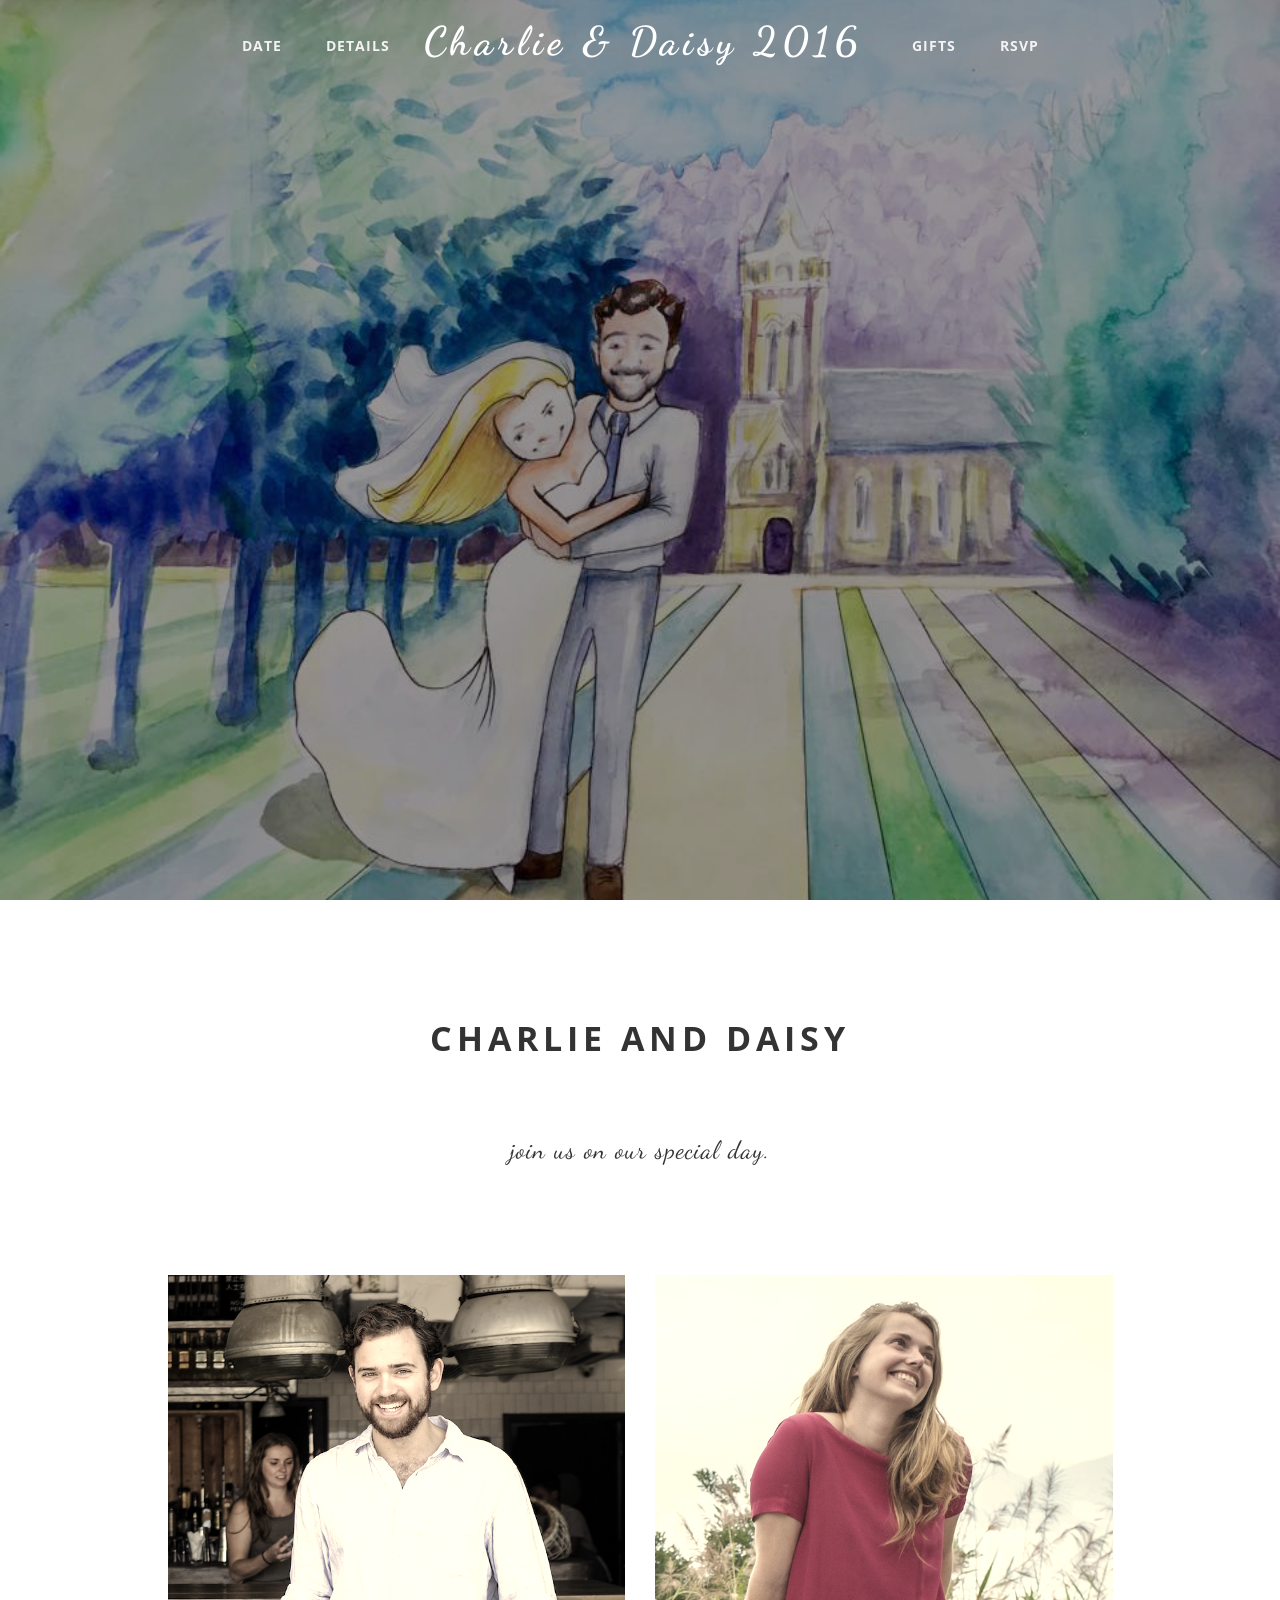
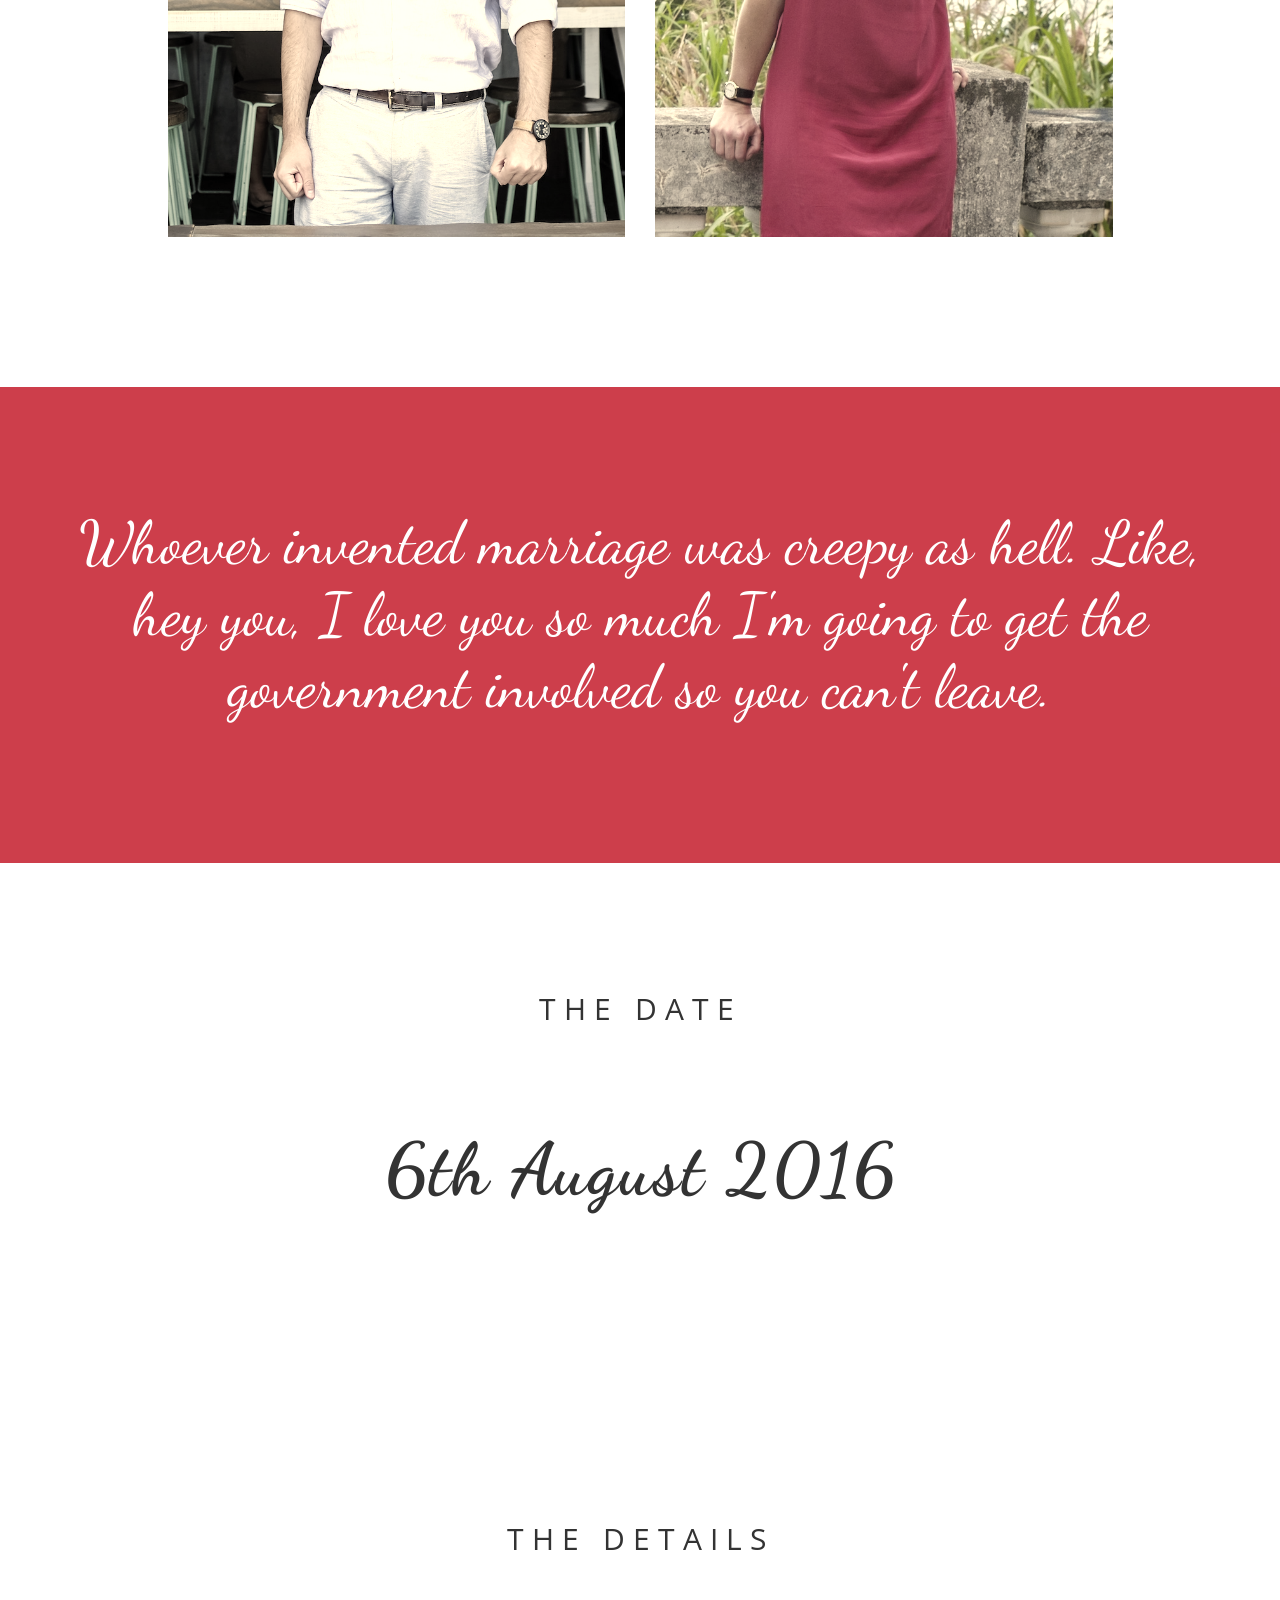
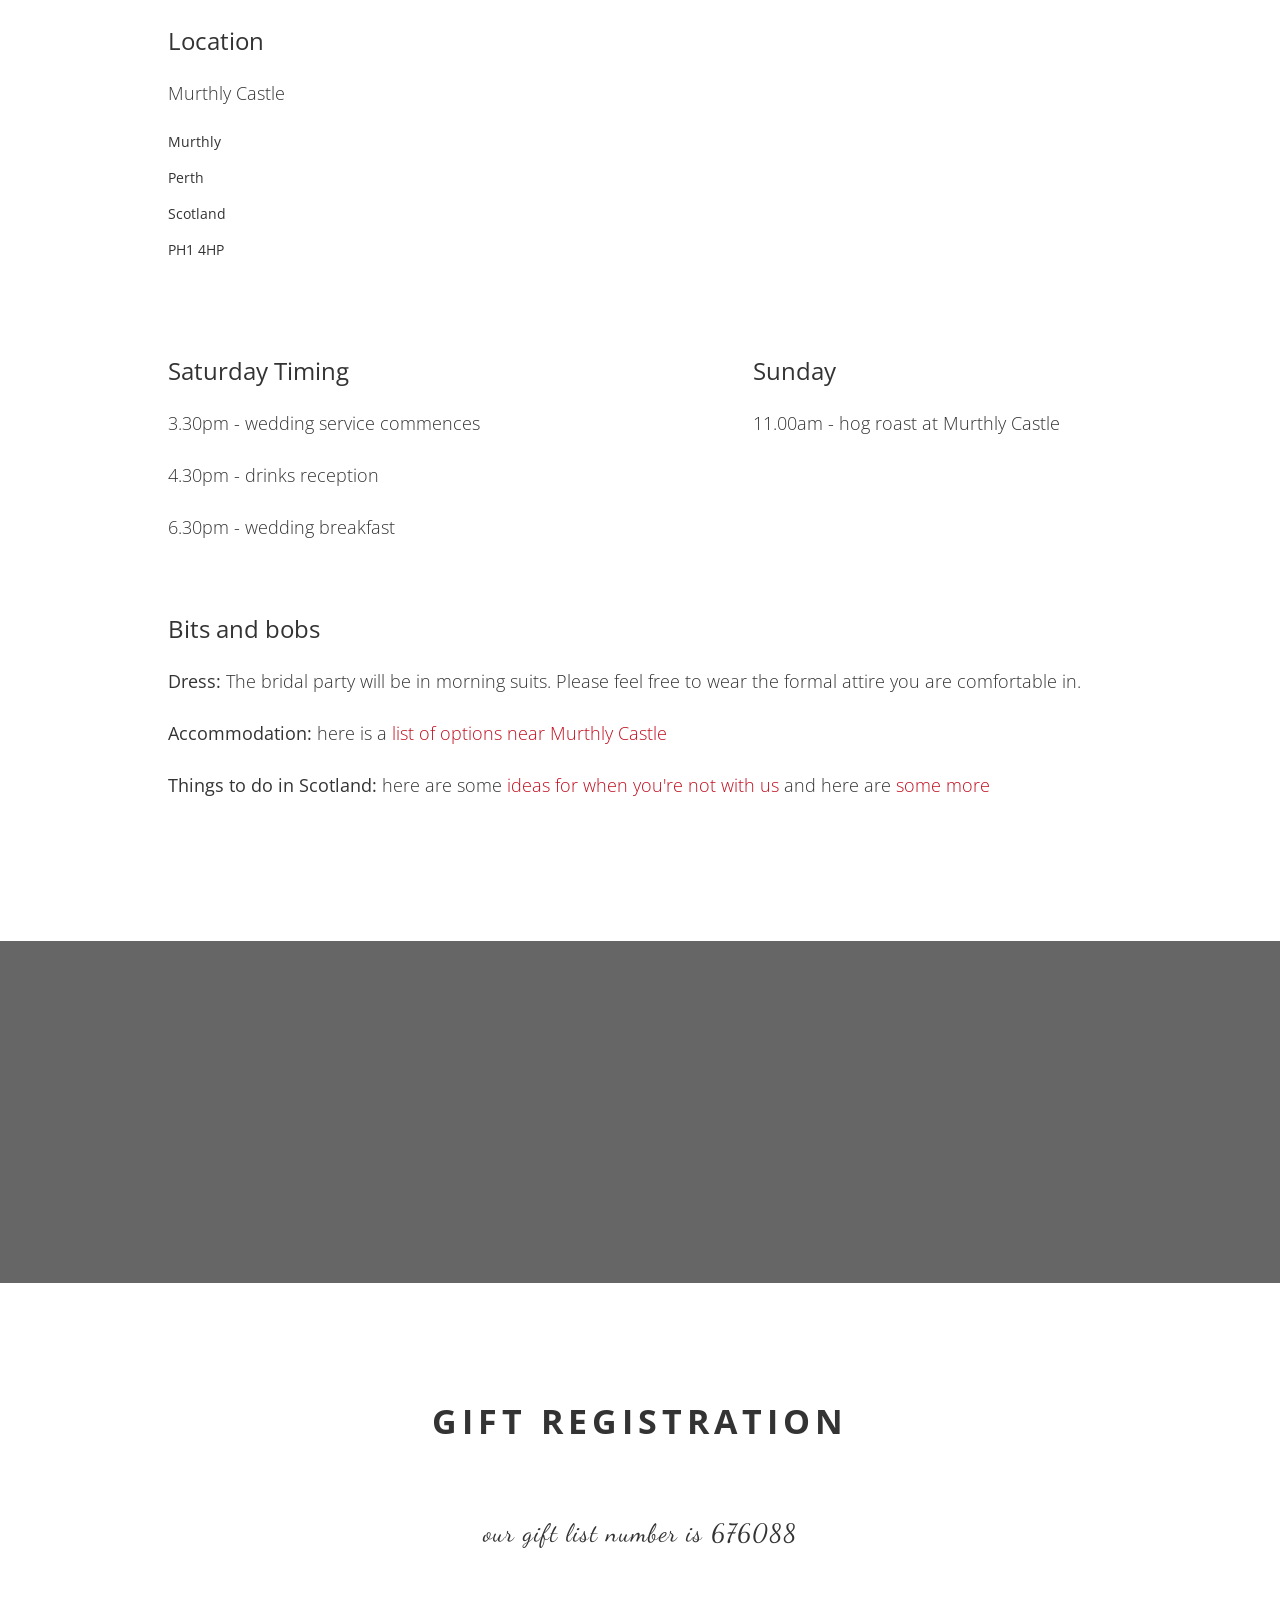
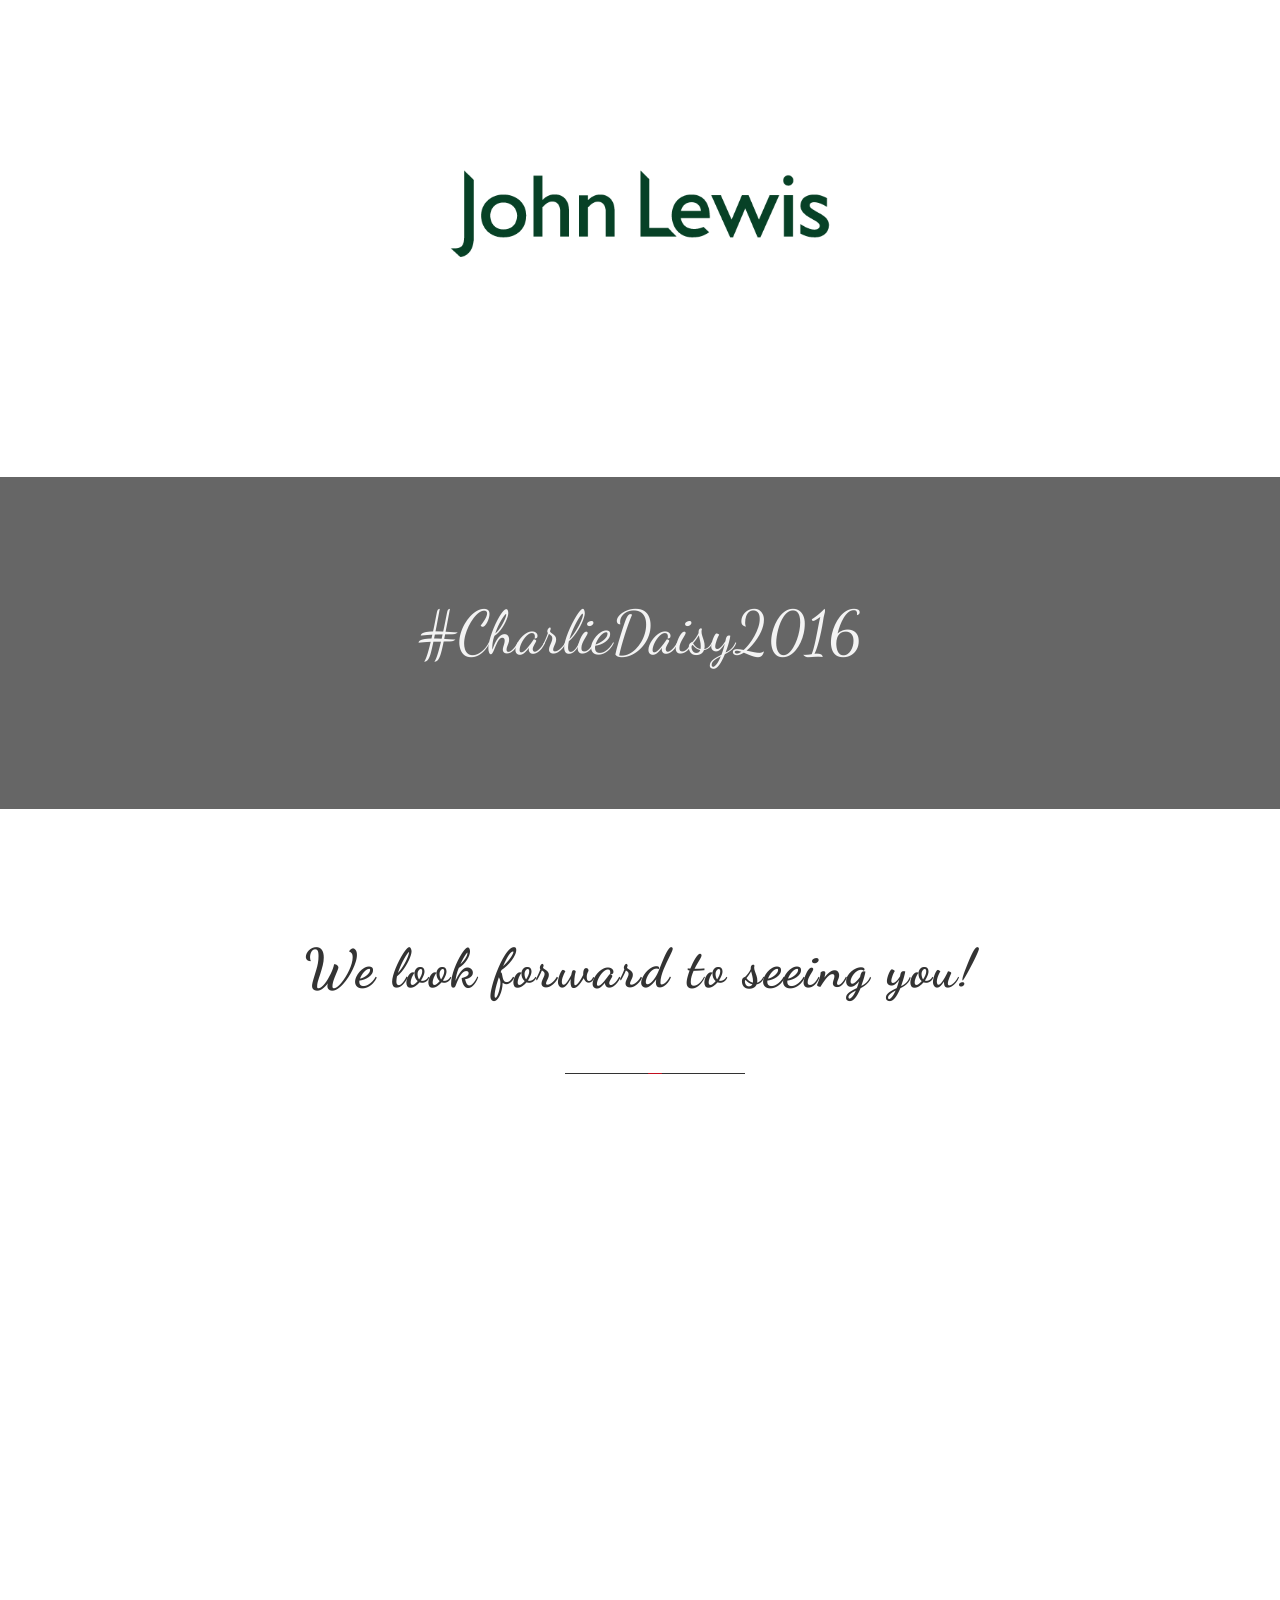
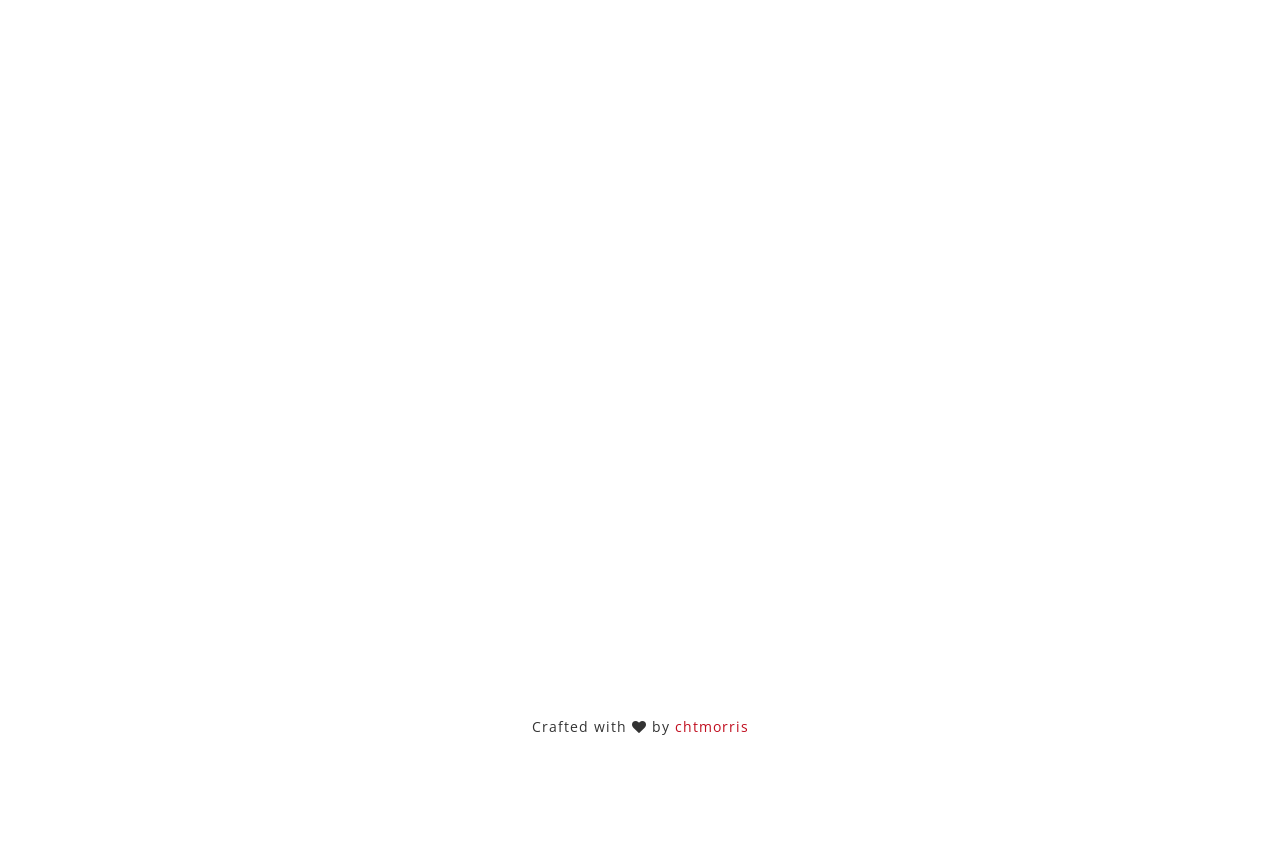
==== commit 02a57ace: "added gift list number" ====
--- a/index.html
+++ b/index.html
@@ -297,7 +297,7 @@
                         <div class="col-lg-12 text-center mb100 wow fadeIn">
                             <h2 class="section-heading">Gift Registration</h2>
                             <hr class="thin-hr">
-                            <h3 class="section-subheading secondary-font">Our gift list number is xxx</h3>
+                            <h3 class="section-subheading secondary-font">Our gift list number is 676088</h3>
                             <!-- <h3 class="section-subheading secondary-font">A little something for both sides of the Atlantic</h3> -->
                         </div>
                     <!-- </div> -->
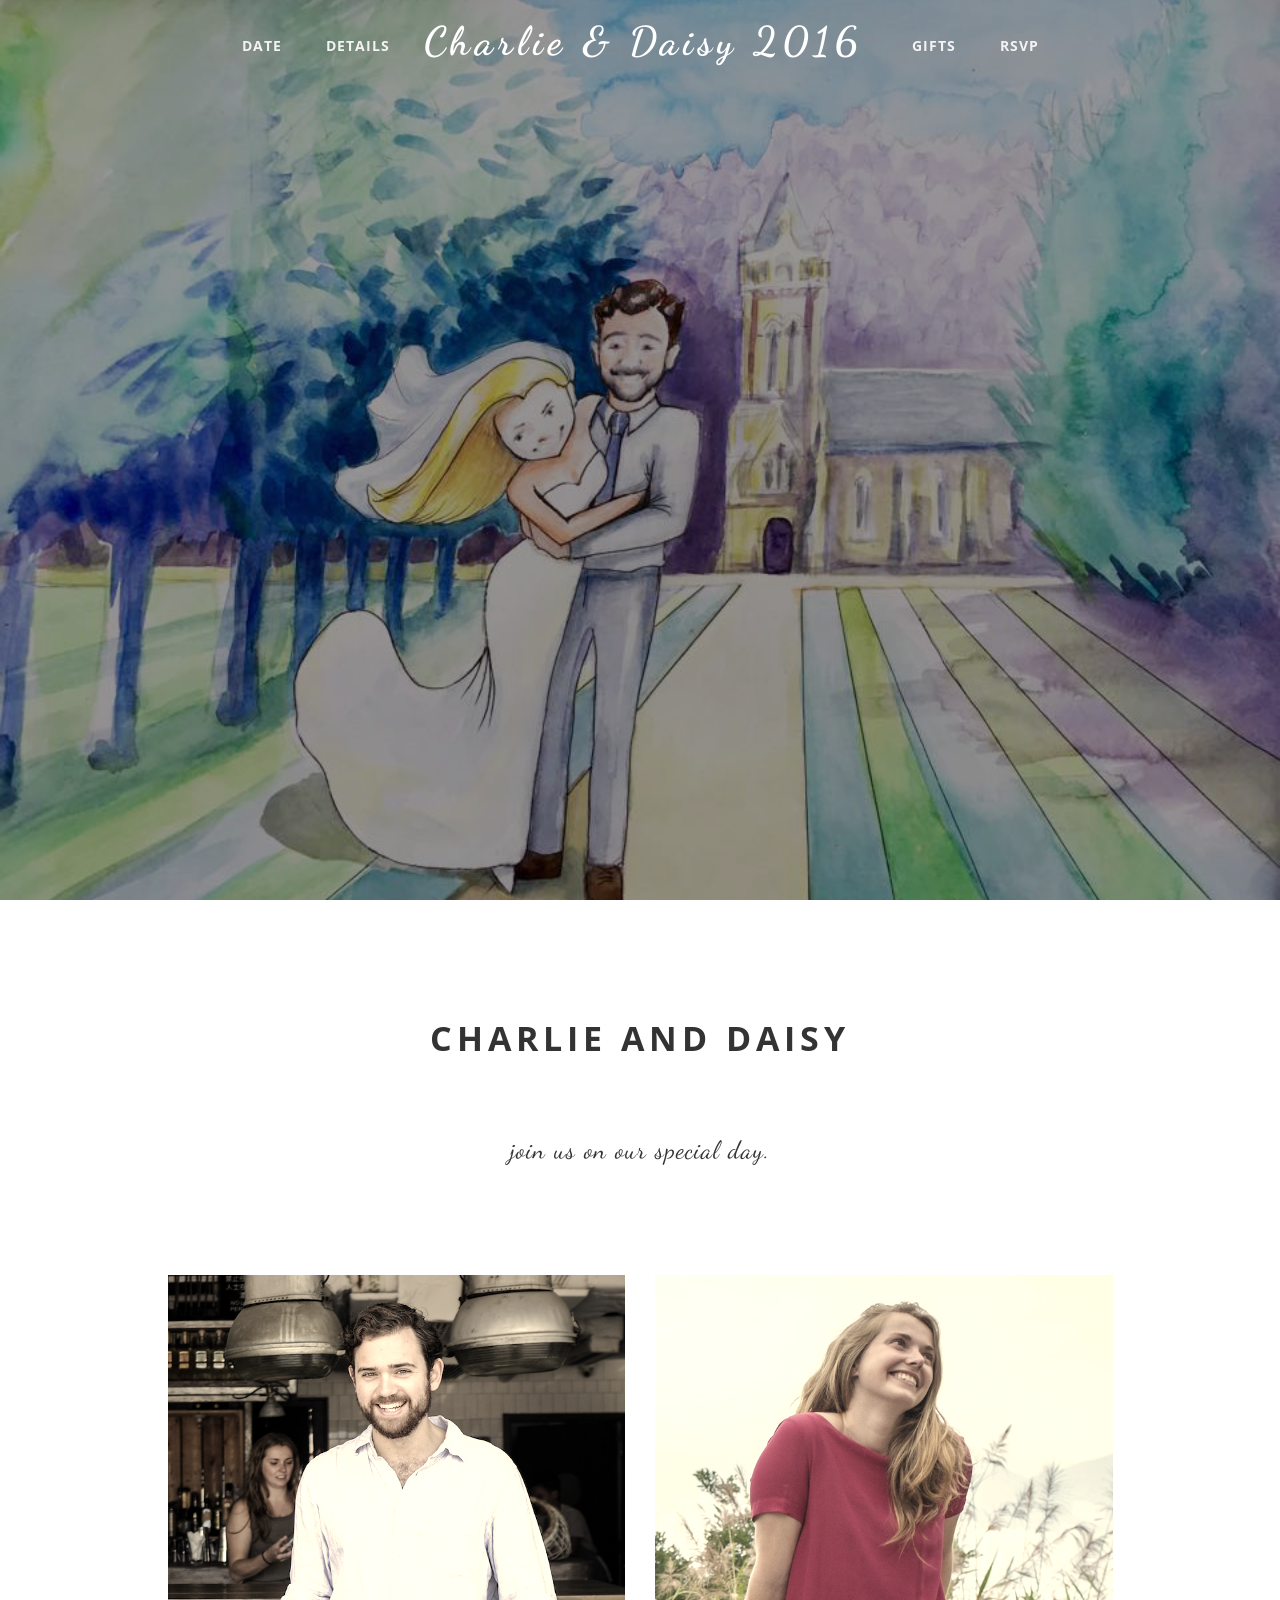
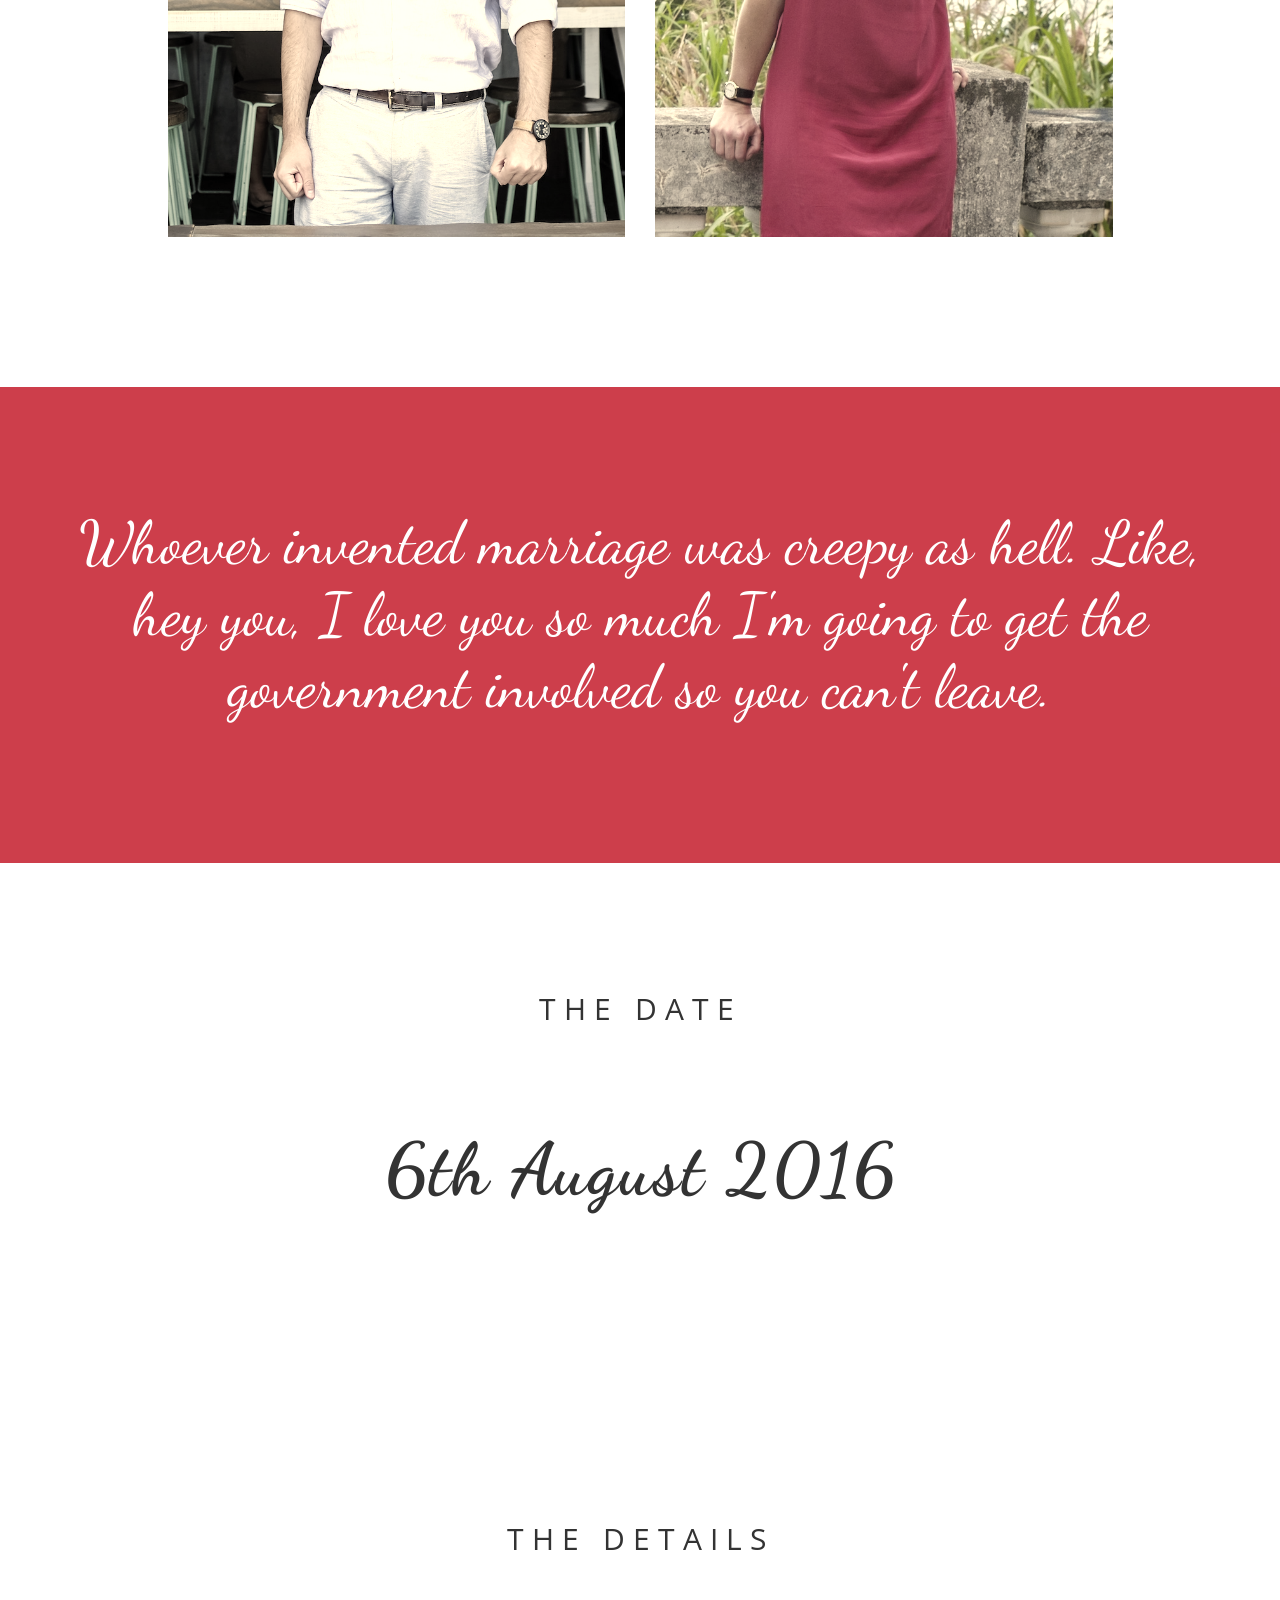
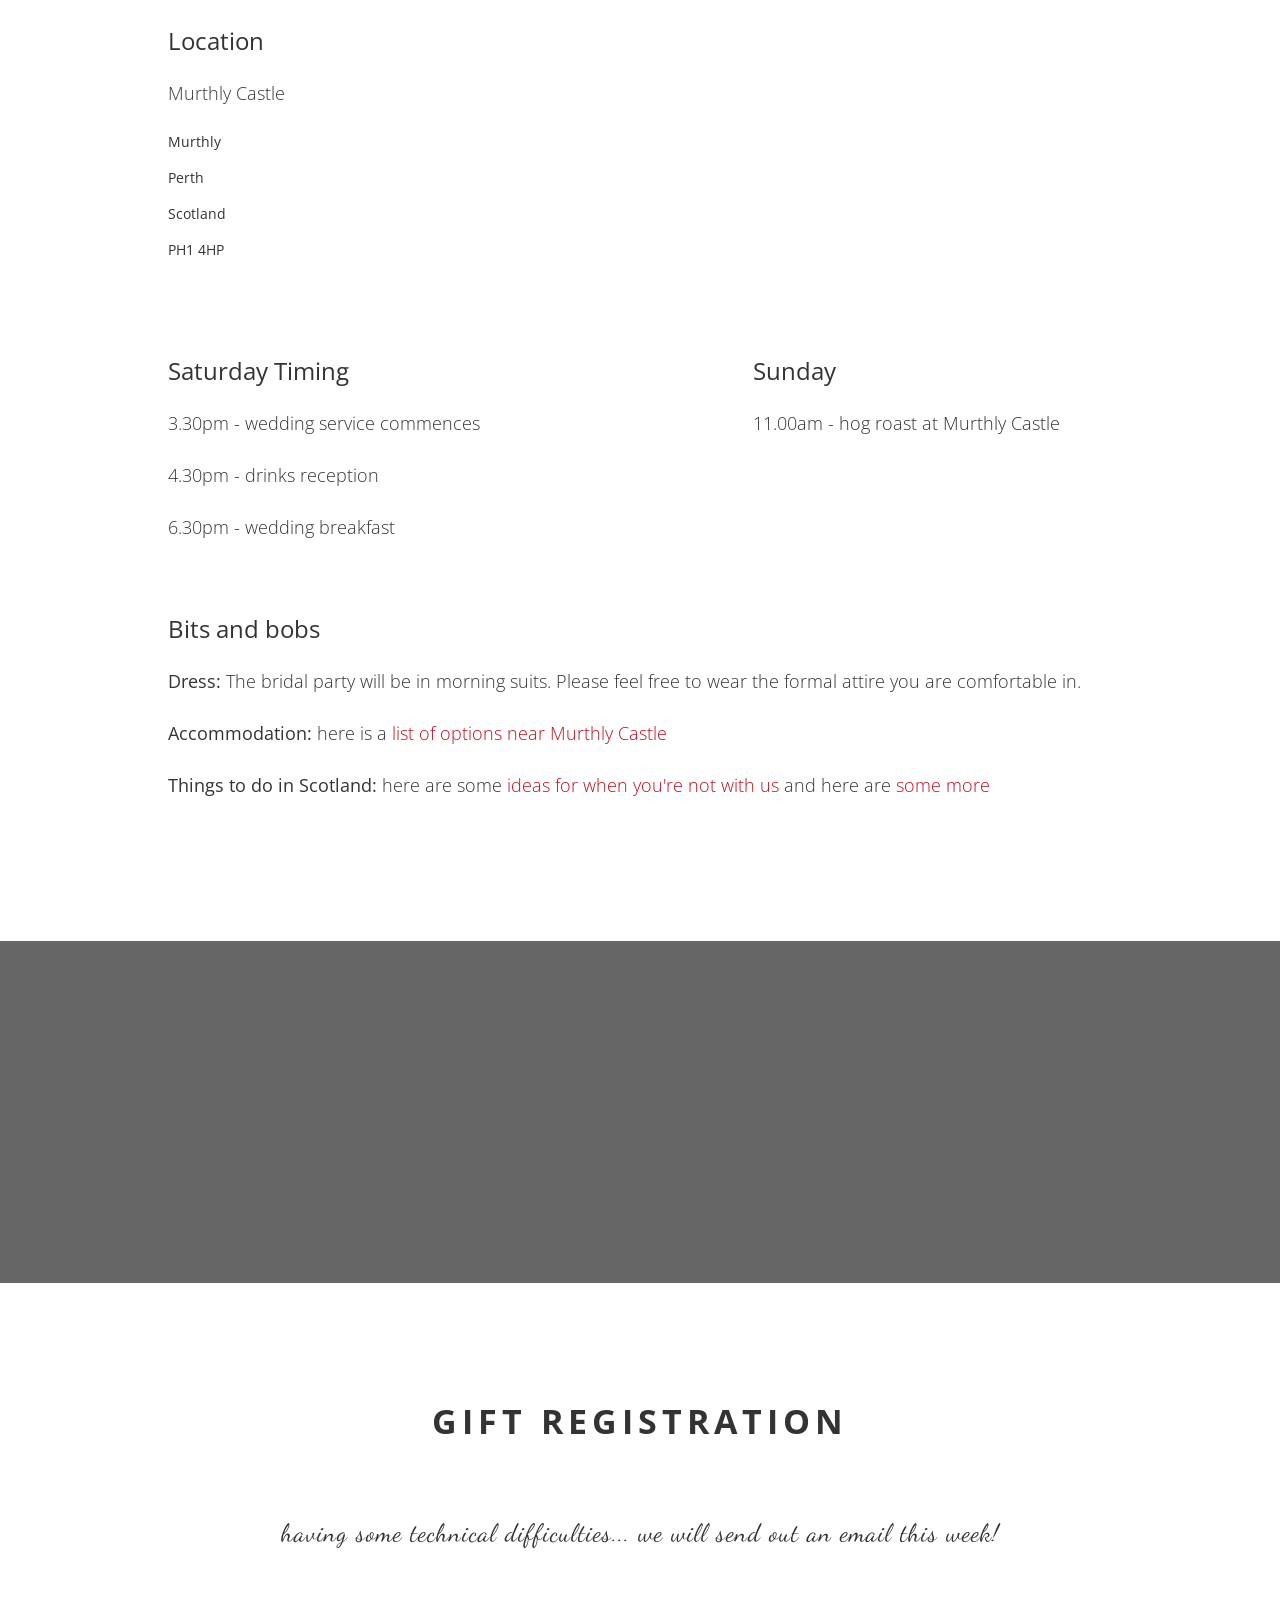
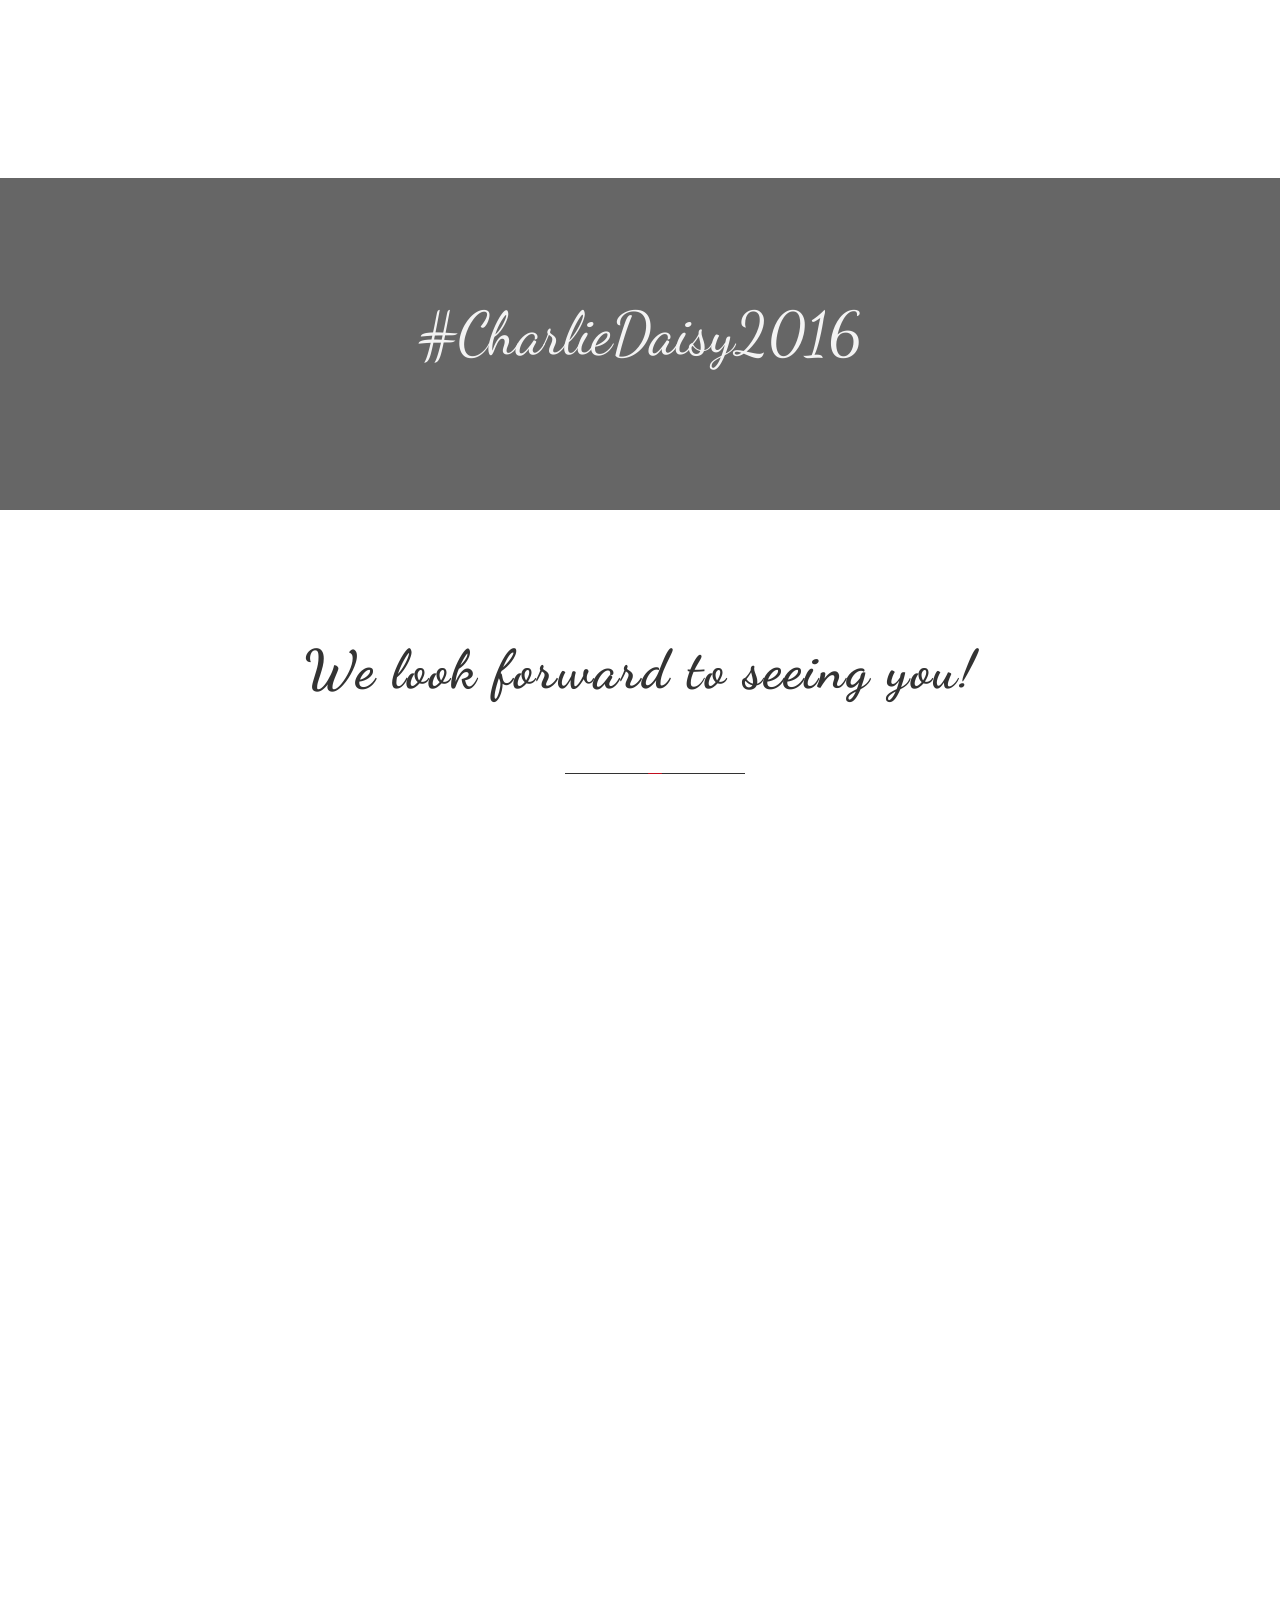
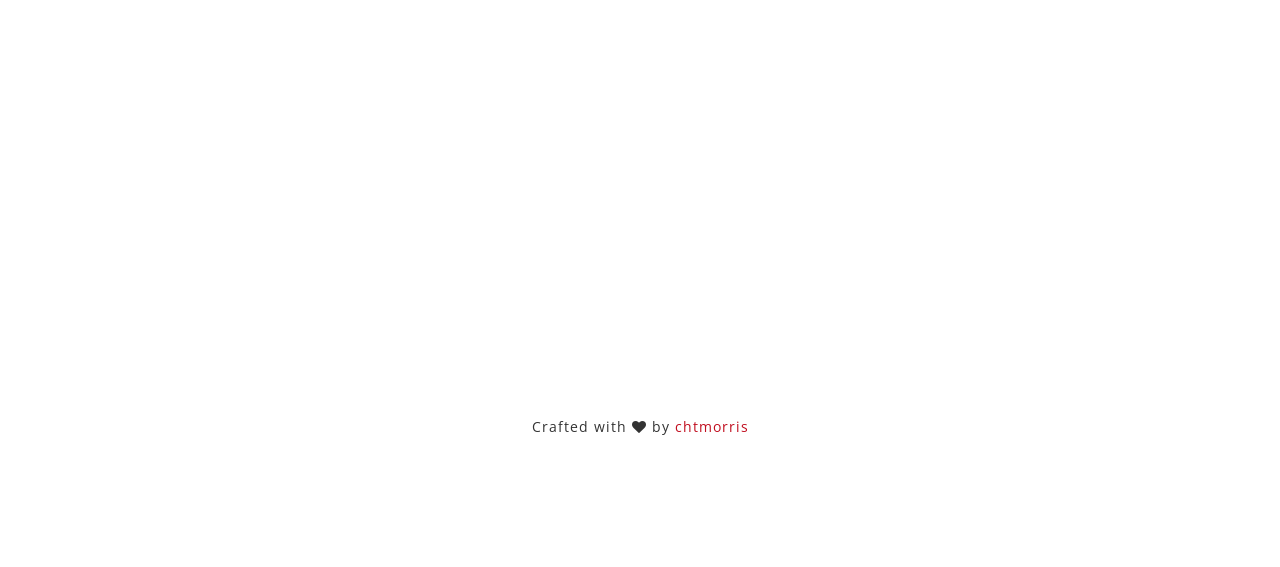
==== commit 2517f432: "change gift list message" ====
--- a/index.html
+++ b/index.html
@@ -297,7 +297,7 @@
                         <div class="col-lg-12 text-center mb100 wow fadeIn">
                             <h2 class="section-heading">Gift Registration</h2>
                             <hr class="thin-hr">
-                            <h3 class="section-subheading secondary-font">Our gift list number is 676088</h3>
+                            <h3 class="section-subheading secondary-font">Having some technical difficulties... we will send out an email this week!</h3>
                             <!-- <h3 class="section-subheading secondary-font">A little something for both sides of the Atlantic</h3> -->
                         </div>
                     <!-- </div> -->
@@ -306,7 +306,7 @@
                 <div class="container"> -->
                     <!-- <div class="row">
                       <div class="col-xs-12"> -->
-                        <a href="https://www.johnlewisgiftlist.com"><img src="assets/img/logo/logo1.png" class="img-responsive shops" alt=""></a>
+                        <!-- <a href="https://www.johnlewisgiftlist.com"><img src="assets/img/logo/logo1.png" class="img-responsive shops" alt=""></a> -->
                       <!-- </div> -->
                       <!-- <div class="col-xs-6">
                         <img src="assets/img/logo/logo2.png" class="img-responsive shops" alt="">
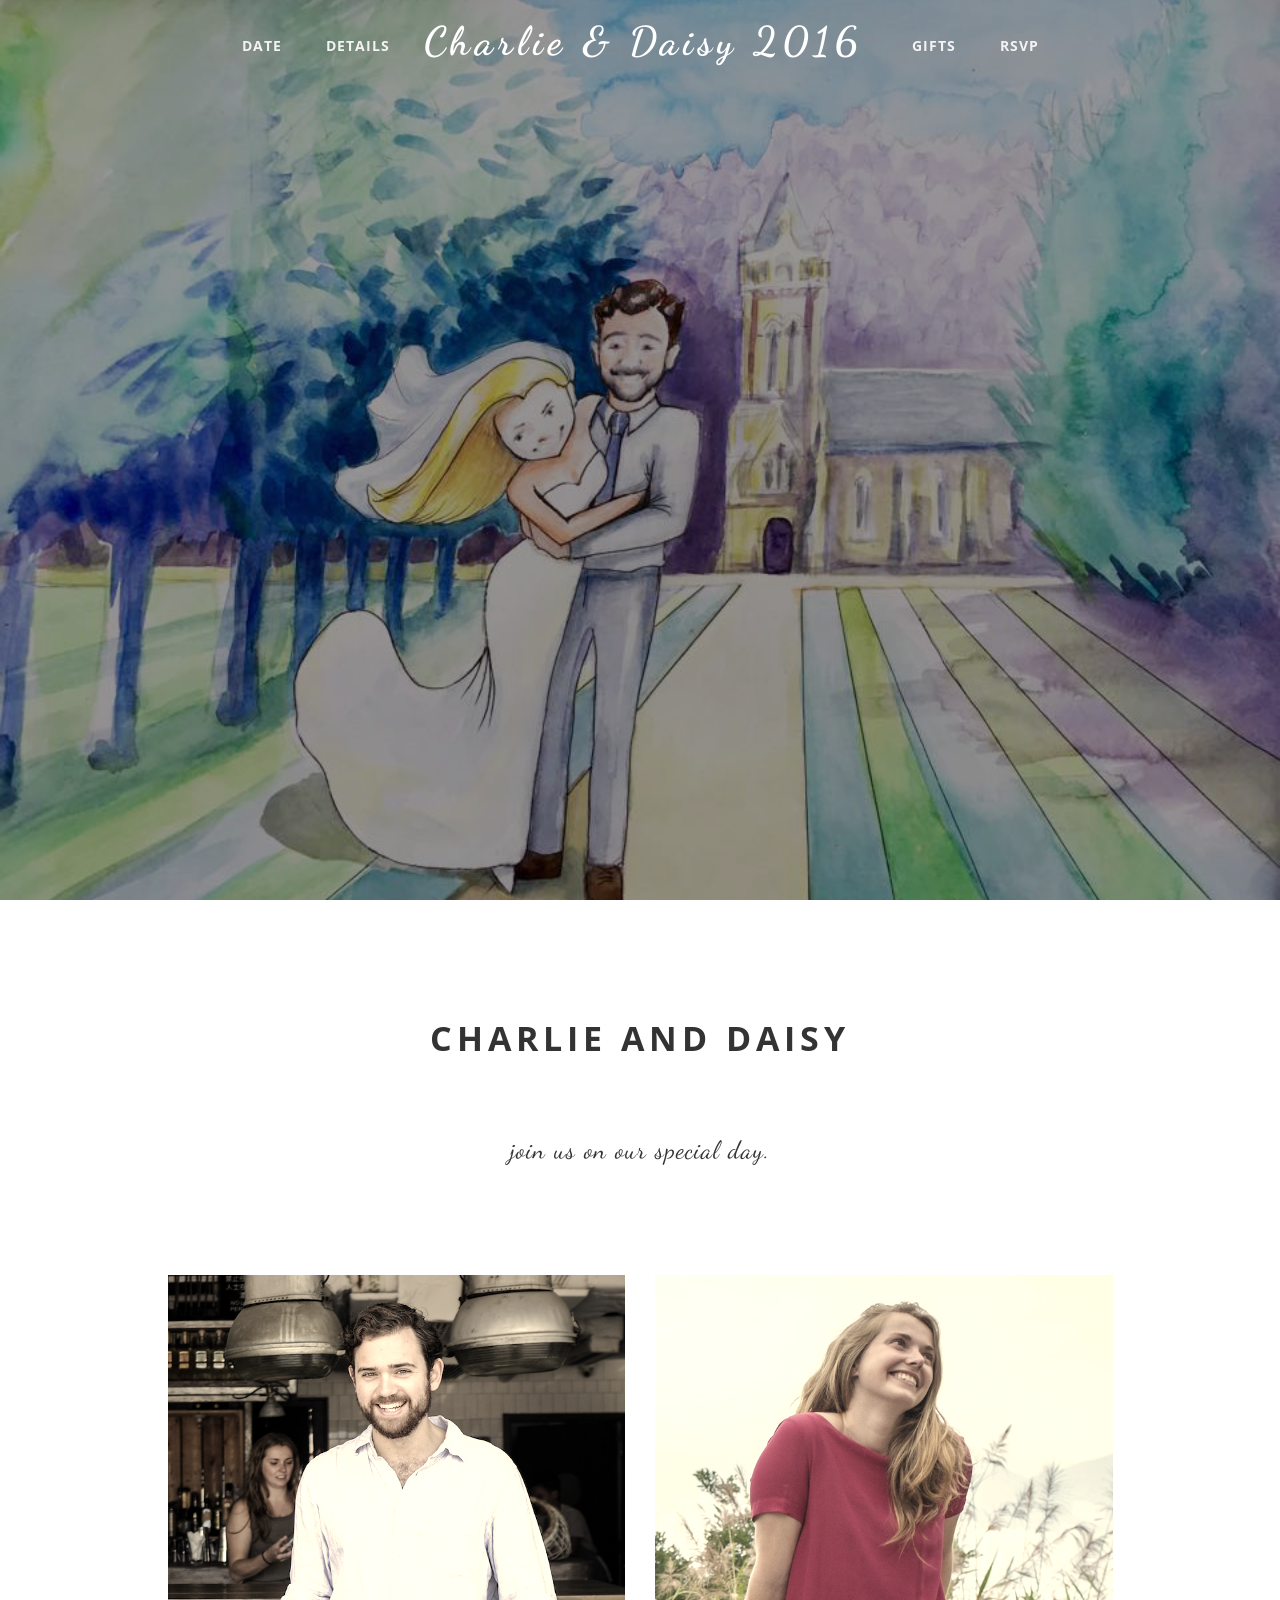
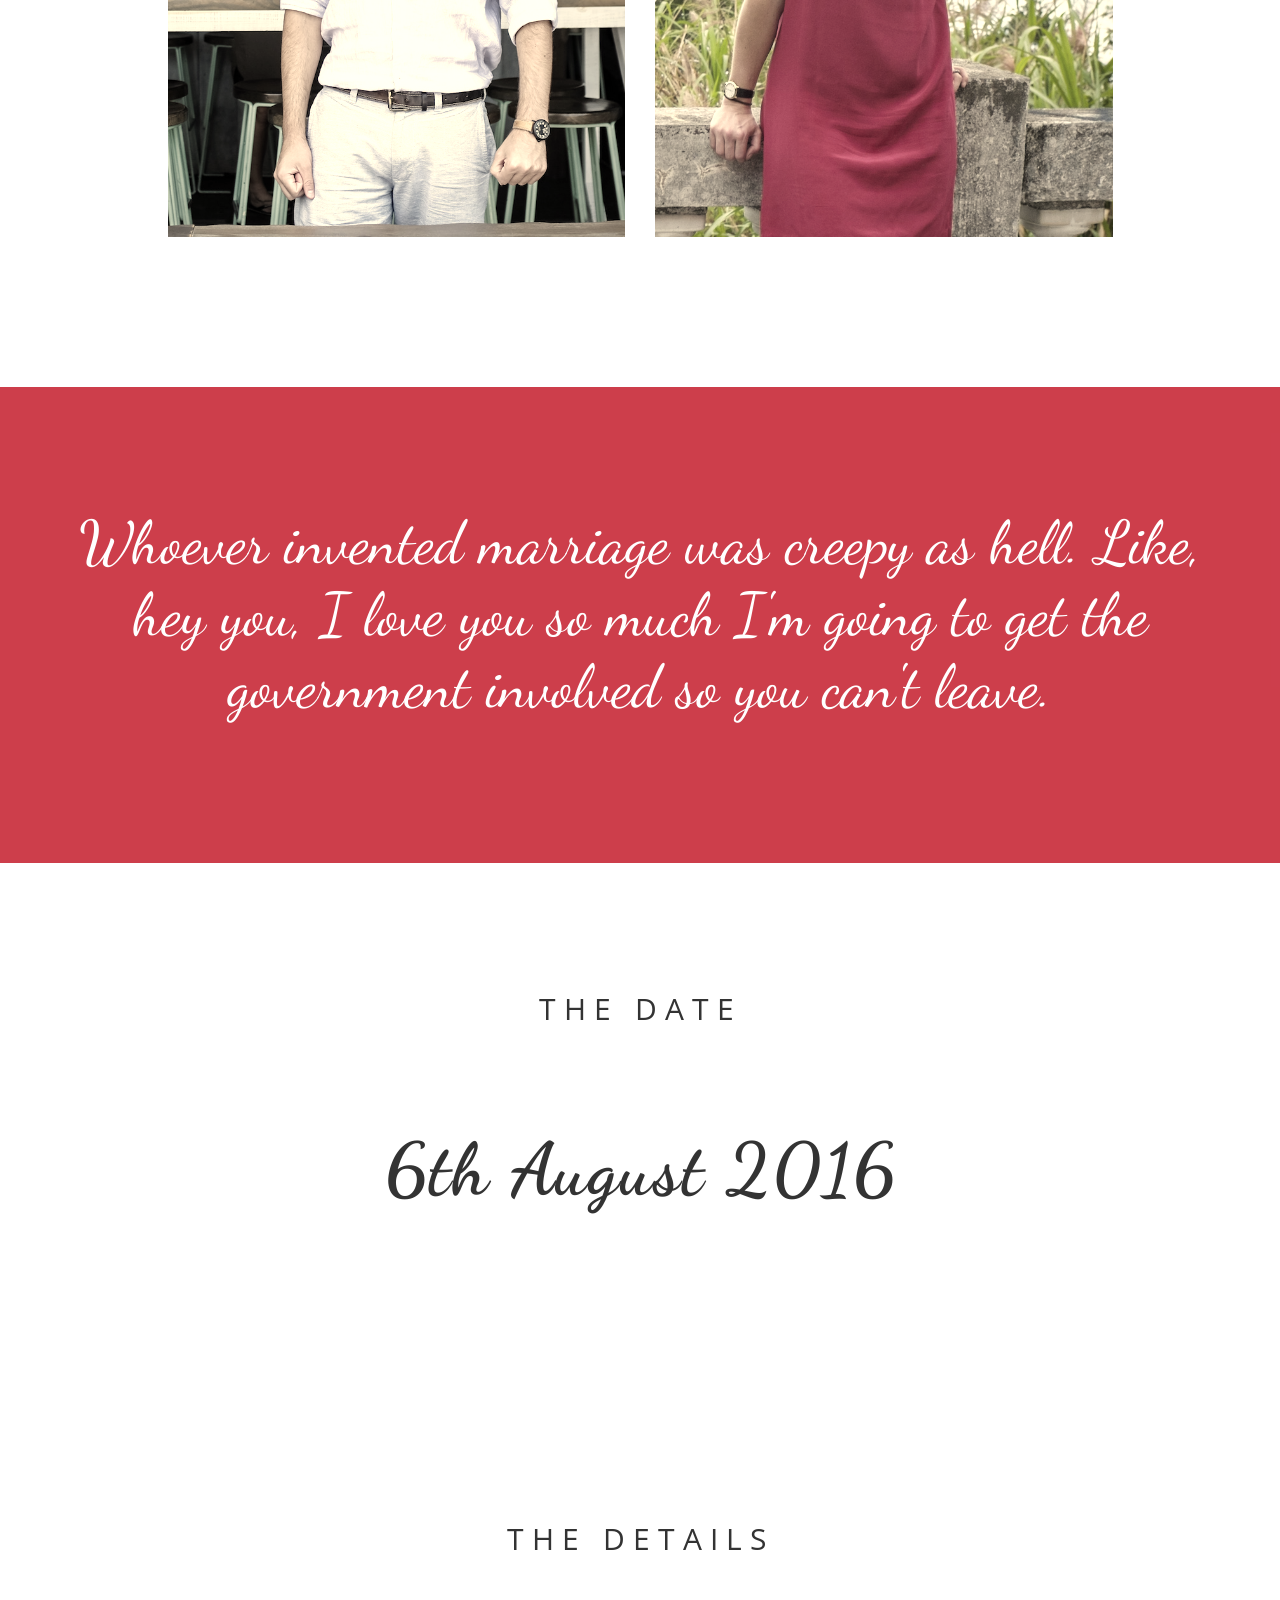
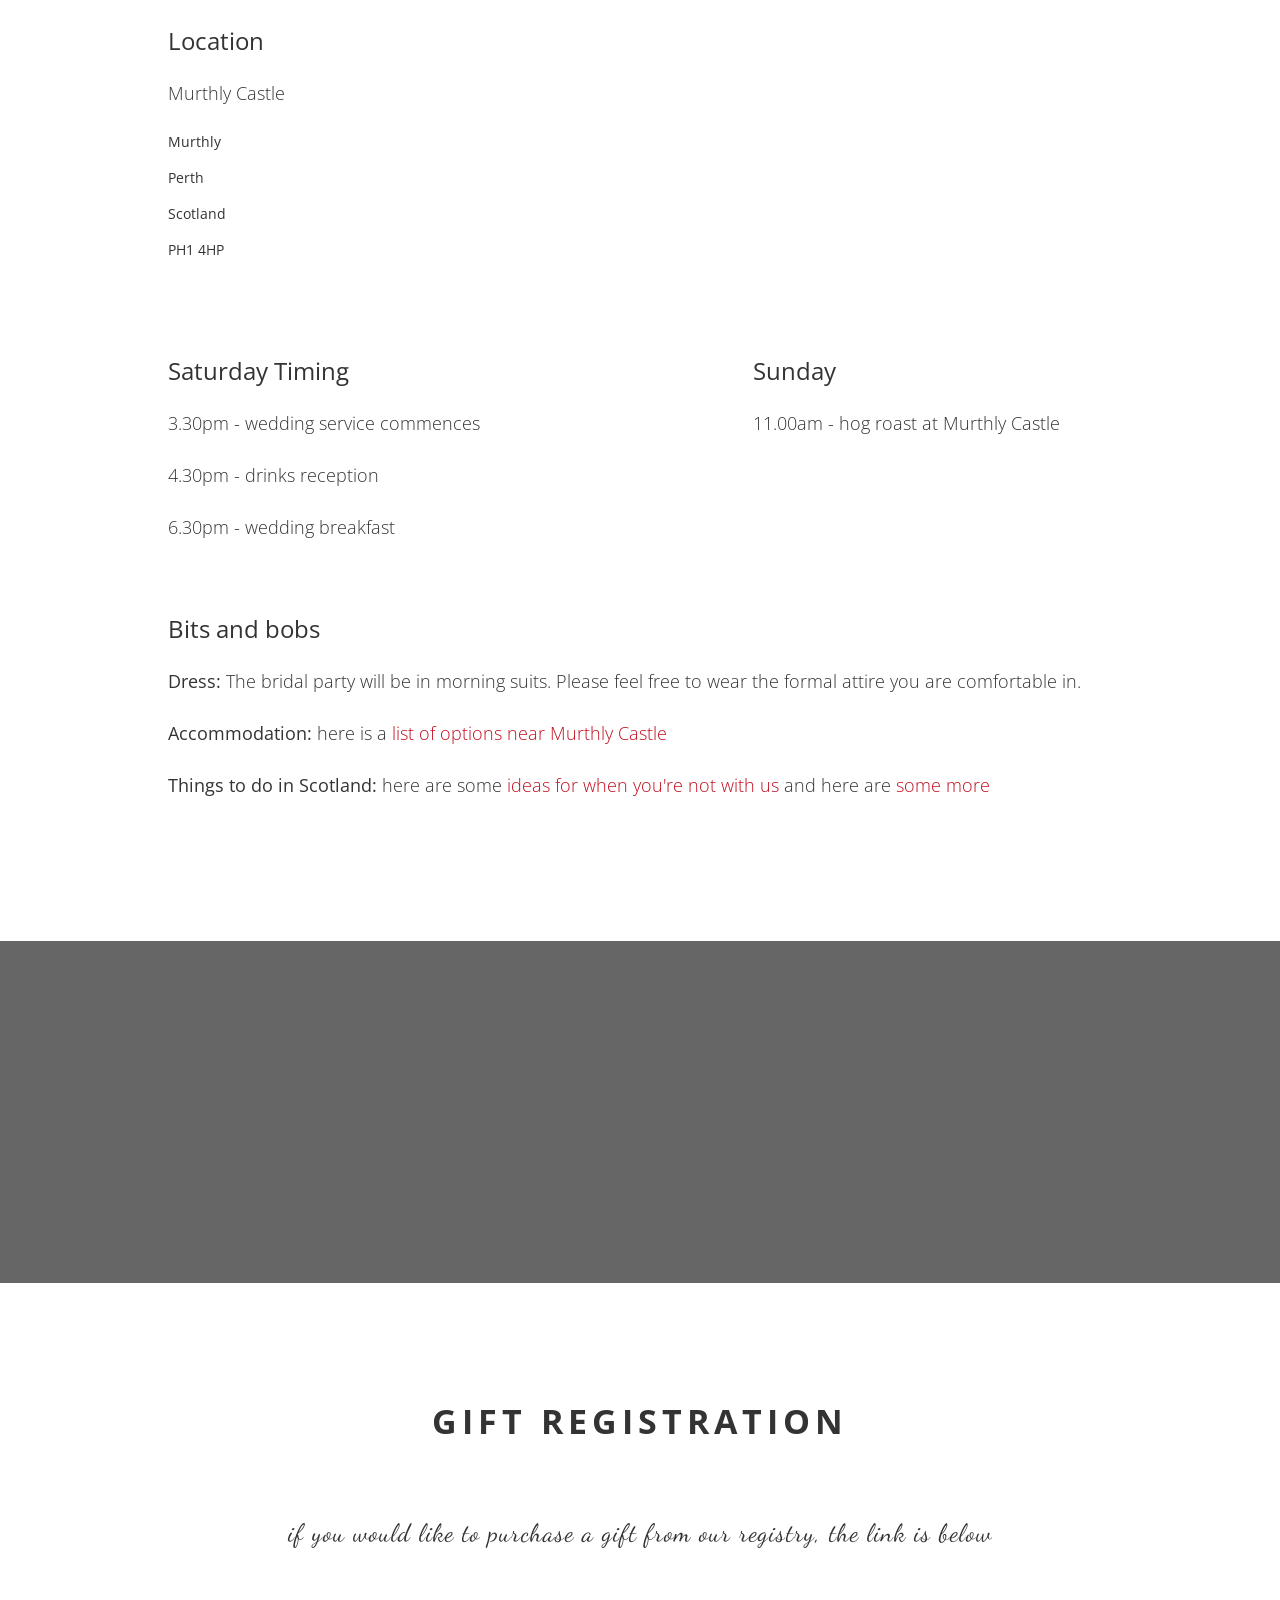
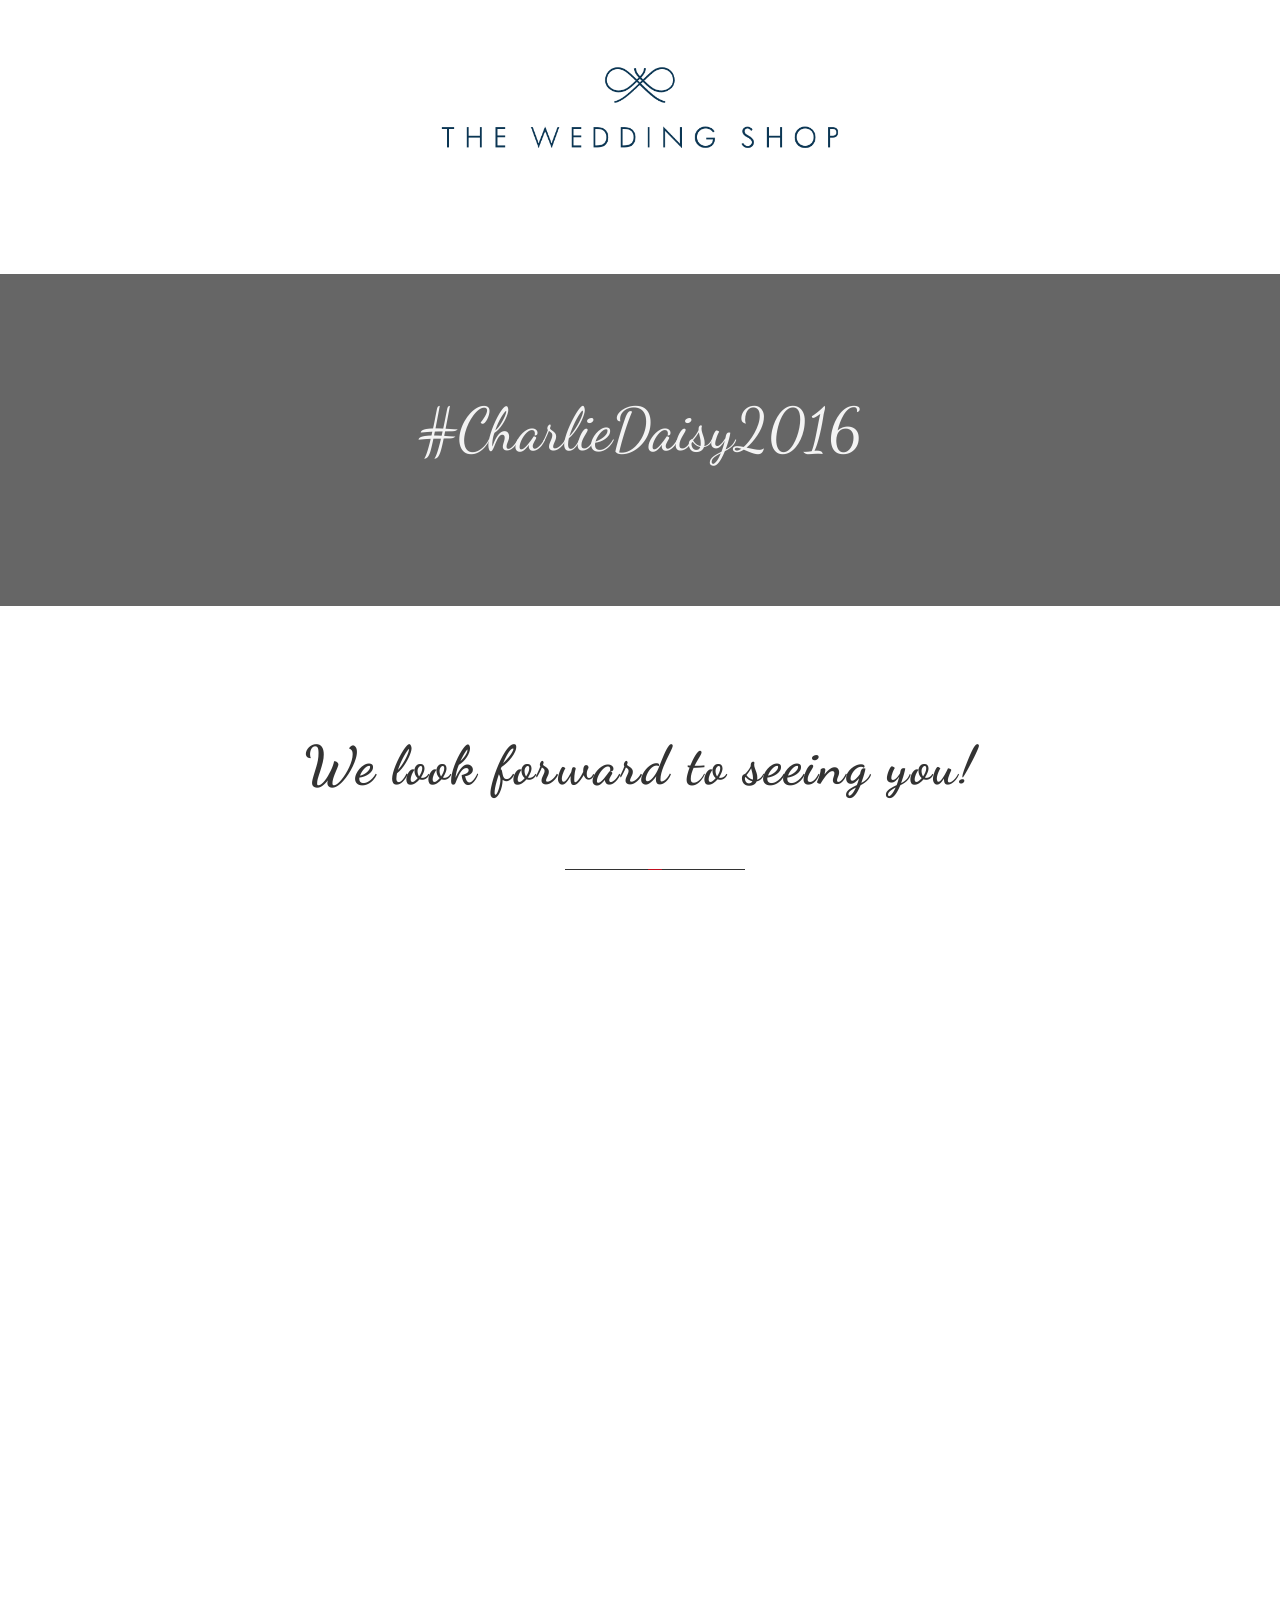
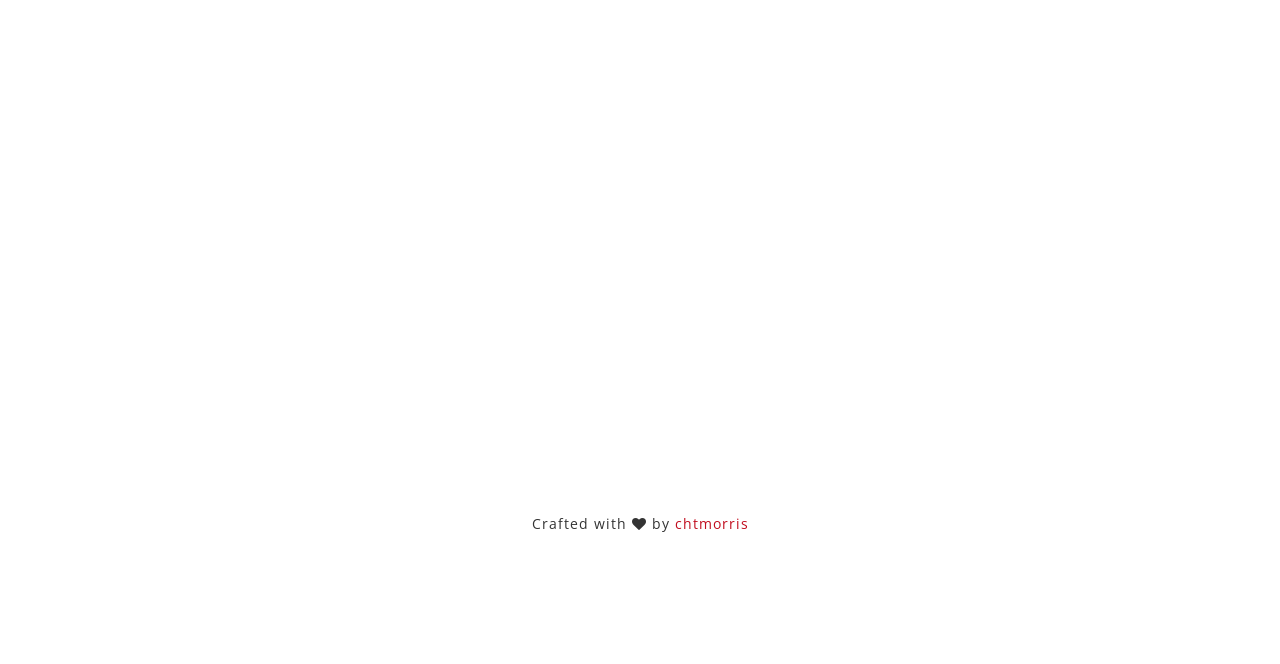
==== commit 05f57460: "added gift registry link" ====
--- a/index.html
+++ b/index.html
@@ -297,17 +297,16 @@
                         <div class="col-lg-12 text-center mb100 wow fadeIn">
                             <h2 class="section-heading">Gift Registration</h2>
                             <hr class="thin-hr">
-                            <h3 class="section-subheading secondary-font">Having some technical difficulties... we will send out an email this week!</h3>
-                            <!-- <h3 class="section-subheading secondary-font">A little something for both sides of the Atlantic</h3> -->
-                        </div>
-                    <!-- </div> -->
-                <!-- </div>
+                            <h3 class="section-subheading secondary-font">If you would like to purchase a gift from our registry, the link is below</h3>
+                        </div>
+                    </div>
+                </div>
 
-                <div class="container"> -->
-                    <!-- <div class="row">
-                      <div class="col-xs-12"> -->
-                        <!-- <a href="https://www.johnlewisgiftlist.com"><img src="assets/img/logo/logo1.png" class="img-responsive shops" alt=""></a> -->
-                      <!-- </div> -->
+                <div class="container">
+                    <div class="row">
+                      <div class="col-xs-12">
+                        <a href="https://www.weddingshop.com/Buy/View/27702"><img src="assets/img/logo/WSlogo.png" class="img-responsive shops" alt=""></a>
+                      </div>
                       <!-- <div class="col-xs-6">
                         <img src="assets/img/logo/logo2.png" class="img-responsive shops" alt="">
                       </div> -->
